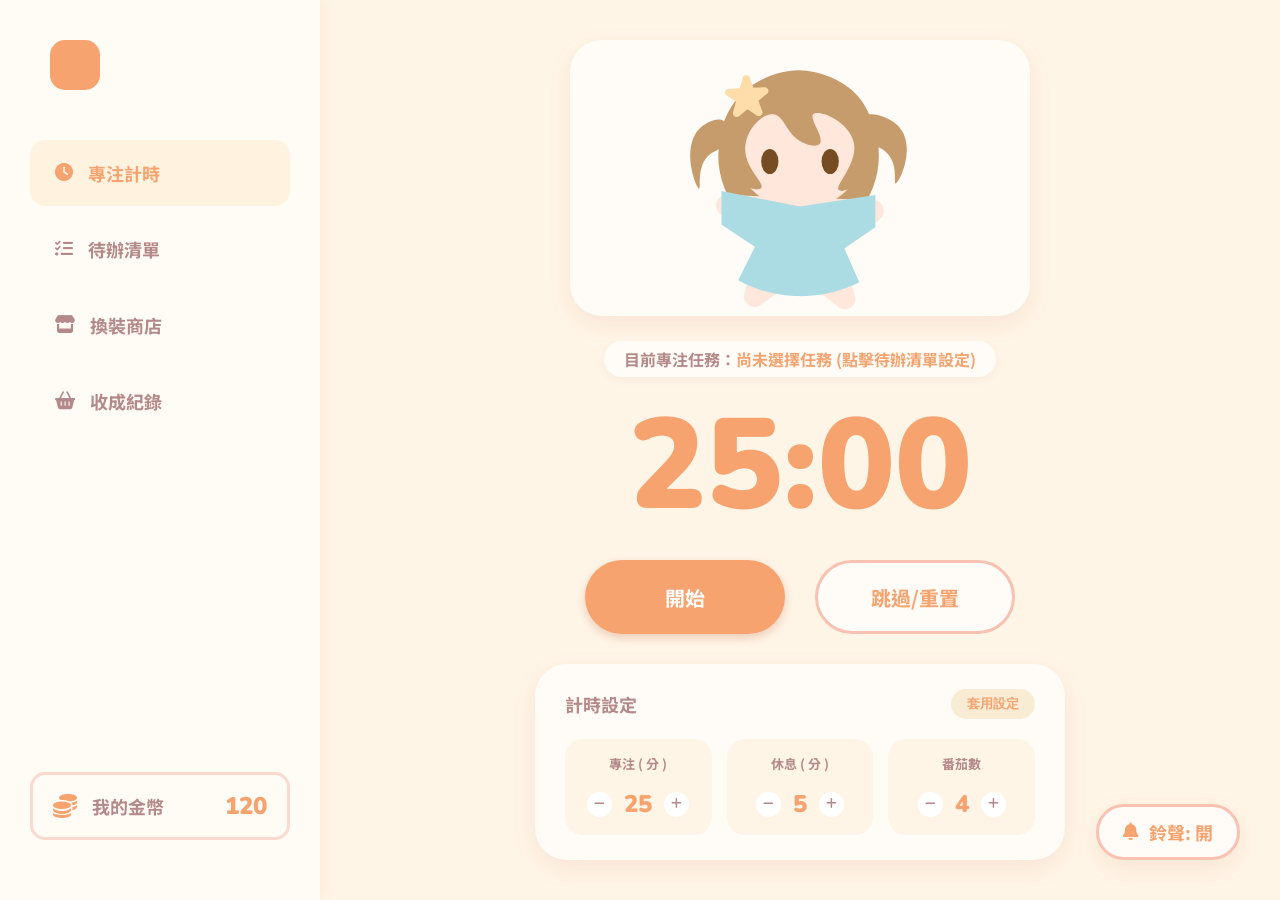
==== index.html @ 8bdec87a "Update index.html" ====
<!DOCTYPE html>
<html lang="zh-TW">
<head>
    <meta charset="UTF-8">
    <meta name="viewport" content="width=device-width, initial-scale=1.0">
    <title>Tomodoro - 專注守護者</title>
    <link rel="stylesheet" href="style.css">
    <link rel="stylesheet" href="https://cdnjs.cloudflare.com/ajax/libs/font-awesome/6.4.0/css/all.min.css">
    <link href="https://fonts.googleapis.com/css2?family=Nunito:wght@700;900&family=Noto+Sans+TC:wght@400;500;700&display=swap" rel="stylesheet">
</head>
<body>
    <!-- @AI-INSTRUCTION: STRICTLY DO NOT modify the HTML structure, class names, or nesting of this main container and its direct children. Layout is locked. -->
    <div class="app-container">
        
        <!-- ================= 左側：共用導覽列 ================= -->
        <aside class="sidebar">
            <div class="logo-box"></div>
            
            <nav class="nav-menu">
                <a href="#" class="nav-item active" onclick="switchPage('page-timer', event)">
                    <i class="fa-solid fa-clock"></i>
                    <span>專注計時</span>
                </a>
                <a href="#" class="nav-item" onclick="switchPage('page-todo', event)">
                    <i class="fa-solid fa-list-check"></i>
                    <span>待辦清單</span>
                </a>
                <a href="#" class="nav-item" onclick="switchPage('page-shop', event)">
                    <i class="fa-solid fa-store"></i>
                    <span>換裝商店</span>
                </a>
                <a href="#" class="nav-item" onclick="switchPage('page-achievements', event)">
                    <i class="fa-solid fa-basket-shopping"></i>
                    <span>收成紀錄</span>
                </a>
            </nav>

            <div class="coin-display">
                <i class="fa-solid fa-coins icon-coin"></i>
                <span class="coin-label">我的金幣</span>
                <span class="coin-value">120</span>
            </div>
        </aside>

        <!-- ================= 右側：主要內容切換區 ================= -->
        <main class="main-content">
            
            <!-- 頁面 1：專注計時 -->
            <!-- @AI-INSTRUCTION: DO NOT alter flex layouts or positioning inside the timer page. -->
            <div id="page-timer" class="page-section active">
                <div id="avatar-svg-container" class="avatar-box">
                    <svg xmlns="http://www.w3.org/2000/svg" version="1.1" viewBox="0 0 1000 1000" width="100%" height="100%">
                      <defs>
                        <style>
                          .st0 { fill: #f6836f; }
                          .st1 { fill: #c69c6d; }
                          .st2 { fill: #abdbe3; }
                          .st3 { fill: #ffddab; }
                          .st4 { fill: #ffe7db; }
                          .st5 { fill: #754c24; }
                          .st6 { fill: #E76F51; }
                        </style>
                      </defs>
                      <g id="backhair"><ellipse class="st1" cx="494.92" cy="418.12" rx="290.88" ry="308.16"/></g>
                      <g id="twintail">
                        <path class="st1" d="M223.24,293.25c-20.14-15.32-64.11,3.78-88.32,28.87-67.59,70.05-10.11,216.8,0,215.94,7.49-.64-11.09-82.27,36.48-122.42,17.12-14.45,29.16-12,43.71-29.78,22.89-27.97,28.44-77.16,8.13-92.6Z"/>
                        <path class="st1" d="M736.66,274.9c25.11-15.32,79.9,3.78,110.08,28.87,84.24,70.05,12.6,216.8,0,215.94-9.33-.64,13.83-82.27-45.47-122.42-21.34-14.45-36.34-12-54.48-29.78-28.53-27.97-35.45-77.16-10.13-92.6Z"/>
                      </g>
                      <g id="body">
                        <path class="st4" d="M767.26,580.27l-136.91-4.72c62.1-39.5,102.91-106.24,102.91-181.92,0-121.31-104.84-219.64-234.16-219.64s-234.16,98.34-234.16,219.64c0,69.82,34.74,132.03,88.89,172.26l-118.46-4.19c-37-1.31-53.85,46.62-24.49,69.63l142.53,111.71-54.77,173.36c-11.21,35.49,28.23,65.15,58.11,43.7l142.73-102.48,139.96,109.89c29.58,23.22,70.82-6.36,59.44-42.64l-53.85-171.66,142.82-102.35c29.89-21.42,15.92-69.36-20.58-70.62Z"/>
                      </g>
                      <g id="eyes">
                        <ellipse class="st5" cx="390.61" cy="440.2" rx="31.25" ry="45.63"/>
                        <ellipse class="st5" cx="609.39" cy="440.2" rx="31.25" ry="45.63"/>
                      </g>
                      <g id="fronteyes">
                        <path class="st1" d="M403.72,269.32c43.36,5.69,46.6,83.3,119.04,107.52,8.01,2.68,36.58,12.23,48,0,20.73-22.2-38.96-90.52-23.04-107.52,15.96-17.04,110.78,14.36,142.08,86.4,34.04,78.32-66.75,172.65-49.16,188.16,13.34,11.76,69.14-13.4,101-58.05,55.93-78.39,32.97-209.89-34.56-285.63-103.02-115.54-319.21-111.93-424.32,0-67.74,72.14-109.43,210.67-44.16,285.63,39.97,45.91,108,66.06,120.76,50.37,15.52-19.07-65.65-74.45-57.4-153.6,6.21-59.57,61.59-118.55,101.76-113.28Z"/>
                      </g>
                      <g id="dresstest">
                        <path class="st0" d="M557.32,668.68"/>
                        <path class="st0" d="M411.4,808.84"/>
                        <path class="st4" d="M945.16,394.56"/>
                        <path class="st2" d="M215.56,546.76v121.92c40.32,26.88,80.64,53.76,120.96,80.64l-60.48,120.96c37.21,20.37,108.8,53.1,204.48,57.6,111.19,5.23,195.48-30.47,234.24-49.92-17.92-40.96-35.84-81.92-53.76-122.88,37.37-25.6,74.75-51.2,112.12-76.8v-117.12c-91.13,14.08-182.27,28.16-273.4,42.24"/>
                      </g>
                      <g id="dresstest2" style="display: none;">
                        <path class="st6" d="M215.56,546.76v121.92c40.32,26.88,80.64,53.76,120.96,80.64l-60.48,120.96c37.21,20.37,108.8,53.1,204.48,57.6,111.19,5.23,195.48-30.47,234.24-49.92-17.92-40.96-35.84-81.92-53.76-122.88,37.37-25.6,74.75-51.2,112.12-76.8v-117.12c-91.13,14.08-182.27,28.16-273.4,42.24"/>
                      </g>
                      <g id="hairasset">
                        <path class="st3" d="M343.2,273.35l-33.3-22.09-31.3,24.84c-10.19,8.09-24.78-1.59-21.29-14.12l10.72-38.5-33.3-22.09c-10.84-7.19-6.15-24.06,6.85-24.61l39.92-1.7,10.72-38.5c3.49-12.54,20.98-13.28,25.53-1.09l13.96,37.44l39.92-1.7c13-.55,19.11,15.85,8.92,23.94l-31.3,24.84,13.96,37.44c4.54,12.19-9.17,23.08-20.01,15.88Z"/>
                      </g>
                    </svg>
                </div>

                <div id="current-task-banner" class="task-banner">
                    目前專注任務：<span id="active-task-name">尚未選擇任務 (點擊待辦清單設定)</span>
                </div>

                <div id="timer-display" class="timer-display">25:00</div>
                
                <div class="control-buttons">
                    <button id="start-btn" class="btn btn-primary">開始</button>
                    <button id="reset-btn" class="btn btn-secondary">跳過/重置</button>
                </div>
                
                <div class="settings-panel">
                    <div class="settings-header">
                        <h3 class="settings-title">計時設定</h3>
                        <button class="btn-apply">套用設定</button>
                    </div>
                    <div class="settings-cards">
                        <div class="setting-card">
                            <div class="setting-label">專注 ( 分 )</div>
                            <div class="setting-controls">
                                <button class="circle-btn"><i class="fa-solid fa-minus"></i></button>
                                <span class="setting-value">25</span>
                                <button class="circle-btn"><i class="fa-solid fa-plus"></i></button>
                            </div>
                        </div>
                        <div class="setting-card">
                            <div class="setting-label">休息 ( 分 )</div>
                            <div class="setting-controls">
                                <button class="circle-btn"><i class="fa-solid fa-minus"></i></button>
                                <span class="setting-value">5</span>
                                <button class="circle-btn"><i class="fa-solid fa-plus"></i></button>
                            </div>
                        </div>
                        <div class="setting-card">
                            <div class="setting-label">番茄數</div>
                            <div class="setting-controls">
                                <button class="circle-btn"><i class="fa-solid fa-minus"></i></button>
                                <span class="setting-value">4</span>
                                <button class="circle-btn"><i class="fa-solid fa-plus"></i></button>
                            </div>
                        </div>
                    </div>
                </div>

                <button id="sound-toggle-btn" class="sound-floating-btn">
                    <i class="fa-solid fa-bell"></i>
                    <span id="sound-status">鈴聲: 開</span>
                </button>
            </div>

            <!-- 頁面 2：待辦清單 -->
            <div id="page-todo" class="page-section">
                <div class="todo-wrapper">
                    <h2 class="section-title">待辦清單</h2>
                    <div class="todo-input-row">
                        <input type="text" id="task-input" class="todo-input" placeholder="輸入要專心做的事 (例如: 經濟學)...">
                        <button id="add-task-btn" class="btn-add"><i class="fa-solid fa-plus"></i></button>
                    </div>
                    <ul id="task-list" class="todo-list">
                        <!-- 動態生成任務列表 -->
                    </ul>
                </div>
            </div>

            <!-- 頁面 3：換裝商店 -->
            <div id="page-shop" class="page-section">
                <div class="character-panel">
                    <h2 class="section-title">我的角色</h2>
                    <div class="character-preview-box">
                        <svg xmlns="http://www.w3.org/2000/svg" version="1.1" viewBox="0 0 1000 1000" width="100%" height="100%">
                          <defs>
                            <style>
                              .st0 { fill: #f6836f; }
                              .st1 { fill: #c69c6d; }
                              .st2 { fill: #abdbe3; }
                              .st3 { fill: #ffddab; }
                              .st4 { fill: #ffe7db; }
                              .st5 { fill: #754c24; }
                              .st6 { fill: #E76F51; }
                            </style>
                          </defs>
                          <g id="backhair"><ellipse class="st1" cx="494.92" cy="418.12" rx="290.88" ry="308.16"/></g>
                          <g id="twintail">
                            <path class="st1" d="M223.24,293.25c-20.14-15.32-64.11,3.78-88.32,28.87-67.59,70.05-10.11,216.8,0,215.94,7.49-.64-11.09-82.27,36.48-122.42,17.12-14.45,29.16-12,43.71-29.78,22.89-27.97,28.44-77.16,8.13-92.6Z"/>
                            <path class="st1" d="M736.66,274.9c25.11-15.32,79.9,3.78,110.08,28.87,84.24,70.05,12.6,216.8,0,215.94-9.33-.64,13.83-82.27-45.47-122.42-21.34-14.45-36.34-12-54.48-29.78-28.53-27.97-35.45-77.16-10.13-92.6Z"/>
                          </g>
                          <g id="body">
                            <path class="st4" d="M767.26,580.27l-136.91-4.72c62.1-39.5,102.91-106.24,102.91-181.92,0-121.31-104.84-219.64-234.16-219.64s-234.16,98.34-234.16,219.64c0,69.82,34.74,132.03,88.89,172.26l-118.46-4.19c-37-1.31-53.85,46.62-24.49,69.63l142.53,111.71-54.77,173.36c-11.21,35.49,28.23,65.15,58.11,43.7l142.73-102.48,139.96,109.89c29.58,23.22,70.82-6.36,59.44-42.64l-53.85-171.66,142.82-102.35c29.89-21.42,15.92-69.36-20.58-70.62Z"/>
                          </g>
                          <g id="eyes">
                            <ellipse class="st5" cx="390.61" cy="440.2" rx="31.25" ry="45.63"/>
                            <ellipse class="st5" cx="609.39" cy="440.2" rx="31.25" ry="45.63"/>
                          </g>
                          <g id="fronteyes">
                            <path class="st1" d="M403.72,269.32c43.36,5.69,46.6,83.3,119.04,107.52,8.01,2.68,36.58,12.23,48,0,20.73-22.2-38.96-90.52-23.04-107.52,15.96-17.04,110.78,14.36,142.08,86.4,34.04,78.32-66.75,172.65-49.16,188.16,13.34,11.76,69.14-13.4,101-58.05,55.93-78.39,32.97-209.89-34.56-285.63-103.02-115.54-319.21-111.93-424.32,0-67.74,72.14-109.43,210.67-44.16,285.63,39.97,45.91,108,66.06,120.76,50.37,15.52-19.07-65.65-74.45-57.4-153.6,6.21-59.57,61.59-118.55,101.76-113.28Z"/>
                          </g>
                          <g id="dresstest">
                            <path class="st0" d="M557.32,668.68"/>
                            <path class="st0" d="M411.4,808.84"/>
                            <path class="st4" d="M945.16,394.56"/>
                            <path class="st2" d="M215.56,546.76v121.92c40.32,26.88,80.64,53.76,120.96,80.64l-60.48,120.96c37.21,20.37,108.8,53.1,204.48,57.6,111.19,5.23,195.48-30.47,234.24-49.92-17.92-40.96-35.84-81.92-53.76-122.88,37.37-25.6,74.75-51.2,112.12-76.8v-117.12c-91.13,14.08-182.27,28.16-273.4,42.24"/>
                          </g>
                          <g id="dresstest2" style="display: none;">
                            <path class="st6" d="M215.56,546.76v121.92c40.32,26.88,80.64,53.76,120.96,80.64l-60.48,120.96c37.21,20.37,108.8,53.1,204.48,57.6,111.19,5.23,195.48-30.47,234.24-49.92-17.92-40.96-35.84-81.92-53.76-122.88,37.37-25.6,74.75-51.2,112.12-76.8v-117.12c-91.13,14.08-182.27,28.16-273.4,42.24"/>
                          </g>
                          <g id="hairasset">
                            <path class="st3" d="M343.2,273.35l-33.3-22.09-31.3,24.84c-10.19,8.09-24.78-1.59-21.29-14.12l10.72-38.5-33.3-22.09c-10.84-7.19-6.15-24.06,6.85-24.61l39.92-1.7,10.72-38.5c3.49-12.54,20.98-13.28,25.53-1.09l13.96,37.44l39.92-1.7c13-.55,19.11,15.85,8.92,23.94l-31.3,24.84,13.96,37.44c4.54,12.19-9.17,23.08-20.01,15.88Z"/>
                          </g>
                        </svg>
                    </div>
                </div>
                <div class="shop-panel">
                    <div class="shop-header">
                        <h2 class="section-title">換裝商店</h2>
                        <div class="filter-toggle">
                            <button class="filter-btn active">全部</button>
                            <button class="filter-btn">髮型</button>
                            <button class="filter-btn">服飾</button>
                        </div>
                    </div>
                   <div class="shop-grid">
                        <div class="shop-item" onclick="changeOutfit('dresstest')" style="display: flex; flex-direction: column; justify-content: center; align-items: center; cursor: pointer; padding: 10px;">
                            <svg viewBox="200 500 600 400" width="70" height="70">
                                <path fill="#abdbe3" d="M215.56,546.76v121.92c40.32,26.88,80.64,53.76,120.96,80.64l-60.48,120.96c37.21,20.37,108.8,53.1,204.48,57.6,111.19,5.23,195.48-30.47,234.24-49.92-17.92-40.96-35.84-81.92-53.76-122.88,37.37-25.6,74.75-51.2,112.12-76.8v-117.12c-91.13,14.08-182.27,28.16-273.4,42.24"/>
                            </svg>
                            <span style="font-size: 14px; color: var(--primary); font-weight: bold; margin-top: 4px;">藍色連身裙</span>
                        </div>
                        <div class="shop-item" onclick="changeOutfit('dresstest2')" style="display: flex; flex-direction: column; justify-content: center; align-items: center; cursor: pointer; padding: 10px;">
                            <svg viewBox="200 500 600 400" width="70" height="70">
                                <path fill="#E76F51" d="M215.56,546.76v121.92c40.32,26.88,80.64,53.76,120.96,80.64l-60.48,120.96c37.21,20.37,108.8,53.1,204.48,57.6,111.19,5.23,195.48-30.47,234.24-49.92-17.92-40.96-35.84-81.92-53.76-122.88,37.37-25.6,74.75-51.2,112.12-76.8v-117.12c-91.13,14.08-182.27,28.16-273.4,42.24"/>
                            </svg>
                            <span style="font-size: 14px; color: var(--primary); font-weight: bold; margin-top: 4px;">橘色洋裝</span>
                        </div>
                        <div class="shop-item"></div>
                        <div class="shop-item"></div>
                    </div>
                </div>
            </div>

            <!-- 頁面 4：收成紀錄 -->
            <!-- @AI-INSTRUCTION: STRICTLY DO NOT modify the HTML structure, class names, or nesting of this harvest wrapper. The DOM structure here is perfectly mapped to CSS flexbox. -->
            <div id="page-achievements" class="page-section">
                <div class="harvest-wrapper">
                    <h2 class="section-title">收成紀錄</h2>
                    
                    <!-- 上方：今日菜籃單 -->
                    <div class="today-basket-card">
                        <div class="basket-header">
                            <div class="basket-icon-box"><i class="fa-solid fa-basket-shopping"></i></div>
                            <div class="basket-title-area">
                                <span class="basket-subtitle">今日收成</span>
                                <div class="basket-total-time">
                                    <span id="today-total-hours">0.0</span><span class="unit">小時</span>
                                </div>
                            </div>
                        </div>
                        
                        <div class="subject-list-container">
                            <h4 class="subject-list-title">今日專注科目</h4>
                            <ul id="today-subject-list" class="subject-list">
                                <!-- JS 動態生成今日科目 -->
                                <li class="empty-subject">今日尚未有收成，趕快開始專注吧！</li>
                            </ul>
                        </div>
                    </div>

                    <!-- 下方：一週番茄藤 (連續學習蓋章) -->
                    <div class="weekly-vine-card">
                        <h3 class="vine-title">一週連續學習</h3>
                        <p class="vine-subtitle">每天種下一顆番茄，保持生長節奏！</p>
                        
                        <div class="vine-container">
                            <div class="vine-line"></div>
                            <div class="vine-nodes" id="weekly-vine-nodes">
                                <!-- JS 動態生成 7 天的番茄 -->
                            </div>
                        </div>
                    </div>
                </div>
            </div>

        </main>
    </div>

    <script src="tomoto.js"></script>
    <audio id="alarm-audio" src="alarm.mp3" preload="auto"></audio>
</body>
</html>
---- style.css ----
:root {
    --primary: #F6A36F;
    --primary-light: #F7C2B1;
    --primary-bg: #FFF3E0;
    --bg-color: #FFF5E6;
    --sidebar-bg: #FFFBF5;
    --card-bg: #FFFCF7;
    --card-bg-alt: #FFFCF7;
    --text-muted: #B48989;
    --text-dark: #8E6969;
    --text-gray: #A8A29E;
    --icon-bg-yellow: #FEF8D6;
    --progress-bg: #F5F5F4;
    --shadow-soft: 0 8px 24px rgba(167, 42, 0, 0.08);
}

* { box-sizing: border-box; margin: 0; padding: 0; }

body {
    font-family: 'Noto Sans TC', sans-serif;
    background-color: #e5e5e5;
    display: flex; justify-content: center; align-items: center;
    min-height: 100vh;
}

.app-container {
    width: 1920px; height: 900px;
    background-color: var(--bg-color);
    display: flex; overflow: hidden; position: relative;
    box-shadow: 0 10px 40px rgba(0,0,0,0.15);
}

/* ================= 左側欄樣式 ================= */
.sidebar {
    width: 320px; background-color: var(--sidebar-bg);
    box-shadow: 4px 0 15px rgba(167, 42, 0, 0.05);
    display: flex; flex-direction: column;
    padding: 40px 30px; z-index: 10;
}
.logo-box { width: 50px; height: 50px; background-color: var(--primary); border-radius: 15px; margin: 0 0 50px 20px; }
.nav-menu { display: flex; flex-direction: column; gap: 10px; flex: 1; }
.nav-item {
    display: flex; align-items: center; gap: 15px;
    padding: 20px 25px; border-radius: 15px; text-decoration: none;
    color: var(--text-muted); font-size: 18px; font-weight: 700; transition: all 0.3s;
}
.nav-item:hover { background-color: rgba(255, 243, 224, 0.6); }
.nav-item.active { background-color: var(--primary-bg); color: var(--primary); }
.coin-display {
    display: flex; align-items: center; gap: 15px; padding: 15px 20px;
    border-radius: 15px; border: 3px solid #FAD9CF; background-color: var(--sidebar-bg); margin-bottom: 20px;
}
.icon-coin { color: var(--primary); font-size: 24px; }
.coin-label { color: var(--text-muted); font-size: 18px; font-weight: 700; }
.coin-value { color: var(--primary); font-family: 'Nunito', sans-serif; font-size: 24px; font-weight: 900; margin-left: auto; }

/* ================= 頁面切換機制 ================= */
.main-content { flex: 1; position: relative; overflow: hidden; }
.page-section { display: none; width: 100%; height: 100%; animation: fadeIn 0.4s ease forwards; }

#page-timer.active { display: flex; flex-direction: column; align-items: center; justify-content: center; padding: 40px 0; position: relative; }
#page-todo.active, #page-achievements.active { display: flex; flex-direction: column; align-items: center; justify-content: flex-start; padding-top: 140px; }
#page-shop.active { display: flex; flex-direction: row; align-items: center; justify-content: center; gap: 40px; }

@keyframes fadeIn {
    from { opacity: 0; transform: translateY(15px); }
    to { opacity: 1; transform: translateY(0); }
}

.section-title { color: var(--primary); font-size: 32px; font-weight: 700; margin-bottom: 25px; align-self: flex-start;}
.btn {
    border-radius: 50px; font-family: 'Noto Sans TC', sans-serif; font-size: 20px;
    font-weight: 700; cursor: pointer; border: none; transition: all 0.2s;
    display: flex; justify-content: center; align-items: center;
}
.btn:hover { transform: translateY(-2px); }
.btn-primary { background-color: var(--primary); color: #FFF; box-shadow: 0 4px 10px rgba(167, 42, 0, 0.2); }

/* ================= 頁面 1：專注計時 ================= */
.avatar-box { 
    width: 460px; height: 460px; 
    background-color: var(--card-bg-alt); 
    box-shadow: var(--shadow-soft); 
    border-radius: 32px; 
    display: flex; justify-content: center; align-items: center; 
    overflow: hidden;
}

/* 任務橫幅樣式 */
.task-banner {
    color: var(--text-muted);
    font-size: 16px;
    font-weight: 700;
    background: var(--card-bg-alt);
    padding: 6px 20px;
    border-radius: 20px;
    box-shadow: 0 4px 10px rgba(0,0,0,0.03);
    margin: 25px 0; 
}
#active-task-name { color: var(--primary); }

.timer-display { color: var(--primary); font-family: 'Nunito', sans-serif; font-size: 128px; font-weight: 900; line-height: 1; margin: 0 0 30px 0; }
.control-buttons { display: flex; gap: 30px; margin-bottom: 30px; }
.control-buttons .btn { width: 200px; height: 74px; }
.btn-secondary { background-color: var(--card-bg-alt); color: var(--primary); border: 3px solid var(--primary-light); }
.settings-panel { width: 530px; background-color: var(--card-bg-alt); box-shadow: var(--shadow-soft); border-radius: 32px; padding: 25px 30px; display: flex; flex-direction: column; gap: 20px; }
.settings-header { display: flex; justify-content: space-between; align-items: center; }
.settings-title { color: var(--text-muted); font-size: 18px; font-weight: 700; }
.btn-apply { background-color: #FAEBD4; color: var(--primary); border: none; border-radius: 50px; padding: 6px 16px; font-weight: 700; cursor: pointer; }
.settings-cards { display: flex; gap: 15px; }
.setting-card { flex: 1; background-color: var(--bg-color); border-radius: 18px; padding: 15px 0; display: flex; flex-direction: column; align-items: center; gap: 15px; }
.setting-label { color: var(--text-muted); font-size: 13px; font-weight: 700; }
.setting-controls { display: flex; align-items: center; gap: 12px; }
.circle-btn { width: 25px; height: 25px; border-radius: 50%; background-color: #FFF; border: none; color: var(--text-muted); cursor: pointer; display: flex; justify-content: center; align-items: center; font-size: 12px; }
.setting-value { color: var(--primary); font-family: 'Nunito', sans-serif; font-size: 24px; font-weight: 900; }

/* 右下角懸浮鈴聲按鈕 */
.sound-floating-btn {
    position: absolute;
    bottom: 40px;
    right: 40px;
    background-color: var(--card-bg-alt);
    color: var(--primary);
    border: 3px solid var(--primary-light);
    border-radius: 50px;
    padding: 12px 24px;
    font-family: 'Noto Sans TC', sans-serif;
    font-size: 18px;
    font-weight: 700;
    cursor: pointer;
    display: flex;
    align-items: center;
    gap: 10px;
    box-shadow: var(--shadow-soft);
    transition: all 0.2s;
    z-index: 100;
}
.sound-floating-btn:hover { transform: translateY(-2px); background-color: var(--primary-bg); }
.sound-floating-btn.off { color: var(--text-gray); border-color: #D6D3D1; }


/* ================= 頁面 2：待辦清單 ================= */
.todo-wrapper { width: 760px; display: flex; flex-direction: column; gap: 15px; }
.todo-input-row { display: flex; gap: 20px; align-items: stretch; margin-bottom: 15px; }
.todo-input { flex: 1; height: 69px; background-color: var(--card-bg); border-radius: 32px; border: 3px solid var(--primary-light); padding: 0 32px; font-size: 20px; color: var(--text-gray); outline: none; }
.btn-add { width: 90px; height: 69px; background-color: var(--primary); border-radius: 20px; box-shadow: var(--shadow-soft); border: none; color: #FFF; font-size: 24px; cursor: pointer; }
.todo-list { display: flex; flex-direction: column; gap: 20px; list-style: none; }


.todo-card { height: 143px; background-color: var(--card-bg); border-radius: 32px; box-shadow: var(--shadow-soft); display: flex; align-items: center; padding: 0 32px; gap: 15px; }
.task-text { color: #857771; font-size: 24px; font-weight: 500; }
.task-time-badge { 
    font-family: 'Nunito', sans-serif; 
    color: var(--text-muted); 
    font-size: 15px; 
    font-weight: 700; 
    background: var(--bg-color); 
    padding: 6px 14px; 
    border-radius: 12px; 
    margin-left: auto; 
    display: flex;
    align-items: center;
    gap: 6px;
}
.task-focus-btn { 
    background-color: var(--primary-bg); 
    color: var(--primary); 
    border: 2px solid var(--primary-light); 
    padding: 8px 16px; 
    border-radius: 12px; 
    font-weight: 700; 
    cursor: pointer; 
    font-size: 14px; 
    transition: all 0.2s; 
    display: flex; 
    align-items: center; 
    gap: 6px; 
    margin-left: 15px; 
}
.task-focus-btn:hover { background-color: var(--primary); color: #FFF; }
.custom-checkbox { position: relative; width: 25px; height: 25px; cursor: pointer; display: block; }
.custom-checkbox input { opacity: 0; cursor: pointer; }
.checkmark { position: absolute; top: 0; left: 0; height: 25px; width: 25px; border: 2px solid #8A8A8A; border-radius: 4px; }
.custom-checkbox input:checked ~ .checkmark { background-color: var(--primary); border-color: var(--primary); }
.checkmark:after { content: ""; position: absolute; display: none; left: 8px; top: 3px; width: 6px; height: 12px; border: solid white; border-width: 0 2px 2px 0; transform: rotate(45deg); }
.custom-checkbox input:checked ~ .checkmark:after { display: block; }


/* ================= 頁面 3：換裝商店 ================= */
.character-panel { display: flex; flex-direction: column; width: 486px; height: 650px; padding-top: 45px; }
.shop-panel { width: 850px; height: 650px; background-color: var(--card-bg); border-radius: 32px; padding: 45px 50px; box-shadow: var(--shadow-soft); display: flex; flex-direction: column; }
.character-panel .section-title { margin-bottom: 40px; }
.shop-header { display: flex; justify-content: space-between; align-items: flex-start; margin-bottom: 40px; }
.shop-header .section-title { margin-bottom: 0; }
.character-preview-box { flex: 1; background-color: var(--card-bg); border-radius: 32px; box-shadow: var(--shadow-soft); overflow: hidden; }
.filter-toggle { display: flex; background-color: var(--bg-color); border-radius: 12px; padding: 6px; gap: 5px; }
.filter-btn { background: transparent; border: none; color: var(--text-muted); font-size: 16px; font-weight: 500; padding: 8px 20px; border-radius: 8px; cursor: pointer; transition: all 0.2s; }
.filter-btn.active { background-color: #FFF; color: var(--primary); box-shadow: 0 2px 8px rgba(0,0,0,0.1); }
.shop-grid { display: flex; flex-wrap: wrap; gap: 30px; }
.shop-item { width: 189px; height: 189px; background-color: #FEFEFE; border: 2px solid var(--primary-light); border-radius: 20px; cursor: pointer; transition: transform 0.2s; }
.shop-item:hover { transform: scale(1.03); }


/* ================= 頁面 4：我的成就 ================= */
.achievements-wrapper { width: 896px; display: flex; flex-direction: column; gap: 24px; }
.achievement-card { background-color: var(--card-bg); border-radius: 32px; box-shadow: var(--shadow-soft); padding: 32px; display: flex; flex-direction: column; gap: 16px; }
.achievements-top-row { display: flex; gap: 24px; }
.achievements-top-row .achievement-card { flex: 1; height: 186px; justify-content: space-between; }
.progress-container { display: flex; flex-direction: column; gap: 8px; }
.progress-track { width: 100%; height: 12px; background-color: var(--progress-bg); border-radius: 99px; overflow: hidden; }
.progress-fill { height: 100%; background-color: var(--primary); border-radius: 99px; display: flex; align-items: center; justify-content: flex-end; }
.level-header { display: flex; gap: 16px; align-items: center; }
.level-icon { width: 64px; height: 64px; background-color: var(--icon-bg-yellow); border: 1px solid var(--primary); border-radius: 50%; display: flex; justify-content: center; align-items: center; color: var(--primary); font-size: 28px; }
.level-info { flex: 1; display: flex; flex-direction: column; gap: 4px; }
.level-title-row { display: flex; align-items: center; justify-content: space-between; }
.level-title { color: var(--text-dark); font-size: 24px; font-family: 'Nunito', sans-serif; font-weight: 900; }
.level-tag { background-color: rgba(240, 131, 95, 0.1); color: var(--primary); font-size: 12px; font-weight: 700; padding: 4px 10px; border-radius: 8px; }
.level-subtitle { color: var(--text-gray); font-size: 14px; font-weight: 700; }
.progress-text { align-self: flex-end; color: var(--text-gray); font-size: 12px; font-family: 'Nunito', sans-serif; font-weight: 700; }
.collection-header { display: flex; justify-content: space-between; align-items: center; }
.collection-title { color: var(--text-dark); font-size: 18px; font-weight: 700; }
.collection-count { color: var(--primary); font-size: 24px; font-family: 'Nunito', sans-serif; font-weight: 900; }
.collection-total { color: #D6D3D1; font-size: 18px; }
.progress-percent { color: #FFF; font-size: 10px; font-weight: 700; padding-right: 8px; }
.collection-icons { display: flex; gap: 8px; margin-top: 4px; }
.collection-icon { width: 40px; height: 40px; border-radius: 12px; display: flex; justify-content: center; align-items: center; font-size: 16px; }
.collection-icon.locked { background-color: var(--progress-bg); border: 1px solid #E7E5E4; color: var(--text-gray); opacity: 0.5; }
.collection-icon.active { background-color: var(--icon-bg-yellow); border: 1px solid var(--primary); color: var(--primary); }
.badges-card { padding: 32px 48px; }
.badges-title { color: var(--text-dark); font-size: 20px; font-weight: 700; margin-bottom: 8px; }
.badges-grid { display: flex; gap: 60px; }
.badge-item { display: flex; flex-direction: column; align-items: center; gap: 12px; }
.badge-icon { width: 64px; height: 64px; border-radius: 50%; display: flex; justify-content: center; align-items: center; font-size: 26px; }
.badge-icon.unlocked { background-color: var(--icon-bg-yellow); border: 1px solid var(--primary); color: var(--primary); }
.badge-name { color: var(--text-dark); font-size: 12px; font-weight: 700; }
.locked-badge { opacity: 0.4; filter: grayscale(100%); }
.locked-badge .badge-icon { background-color: var(--progress-bg); border: 1px solid #E7E5E4; color: var(--text-gray); }

/* ================= 頁面 4：我的成就 (番茄田地版) ================= */
.achievements-wrapper { width: 896px; display: flex; flex-direction: column; gap: 24px; }
.achievement-card { 
    background-color: var(--card-bg); border-radius: 32px; padding: 32px 40px; 
    box-shadow: var(--shadow-soft); display: flex; flex-direction: column; 
}
.card-title { color: var(--text-dark); font-size: 20px; font-weight: 700; margin-bottom: 4px; }
.card-subtitle { color: var(--text-gray); font-size: 14px; font-weight: 500; margin-bottom: 24px; }

/* 上半部雙欄佈局 */
.achievements-top-row { display: flex; gap: 24px; }
.today-learning-card { flex: 1; min-height: 220px; }
.streak-card { flex: 1.5; min-height: 220px; }

/* 今日學習 */
.today-stats { display: flex; align-items: baseline; gap: 8px; margin: 10px 0 20px 0; border-bottom: 2px dashed #EEDFCE; padding-bottom: 16px; }
.today-time { color: var(--primary); font-family: 'Nunito', sans-serif; font-size: 48px; font-weight: 900; line-height: 1; }
.today-unit { color: var(--text-dark); font-size: 16px; font-weight: 700; }
#today-subjects-list { list-style: none; display: flex; flex-direction: column; gap: 10px; }
#today-subjects-list li { display: flex; justify-content: space-between; color: var(--text-dark); font-size: 16px; font-weight: 700; background: var(--bg-color); padding: 10px 16px; border-radius: 12px; }
.empty-hint { color: var(--text-gray); font-weight: 500; }

/* 連續學習 (一週番茄) */
.streak-tomatoes { display: flex; justify-content: space-between; align-items: flex-end; height: 100%; padding-bottom: 10px; }
.streak-day { display: flex; flex-direction: column; align-items: center; gap: 12px; }
.streak-label { font-size: 14px; color: var(--text-gray); font-weight: 700; }
.streak-day.active .streak-label { color: var(--primary); }
.tomato-svg { width: 44px; height: 44px; transition: transform 0.2s; }
.streak-day:hover .tomato-svg { transform: scale(1.1) rotate(-5deg); }
.tomato-empty .t-body { fill: transparent; stroke: #D6D3D1; stroke-width: 4; }
.tomato-empty .t-leaf { fill: #E7E5E4; }
.tomato-filled .t-body { fill: #E76F51; }
.tomato-filled .t-leaf { fill: #6B9362; }

/* 專注熱力田 (下半部) */
.field-container {
    background-color: var(--bg-color); border-radius: 20px; padding: 24px;
    overflow-x: auto; margin-bottom: 20px;
    /* 淡淡的橫向水平虛線，模擬田地壟溝 */
    background-image: repeating-linear-gradient( transparent, transparent 15px, rgba(214, 204, 194, 0.3) 15px, rgba(214, 204, 194, 0.3) 16px );
    background-position: 0 9px;
}
.heatmap-grid { display: grid; grid-template-rows: repeat(7, 12px); grid-auto-flow: column; gap: 4px; }
.heatmap-cell { 
    width: 12px; height: 12px; border-radius: 4px; /* 小土丘圓角感 */
    background-color: #F4EBE1; /* 預設未種植的土壤色 */
    box-shadow: inset 0 -1px 2px rgba(0,0,0,0.05); /* 微立體感 */
}
/* 田地熱力色階 (暖橘色系) */
.heatmap-cell.level-1 { background-color: #FDE3D2; }
.heatmap-cell.level-2 { background-color: #F6A36F; }
.heatmap-cell.level-3 { background-color: #F08A5D; }
.heatmap-cell.level-4 { background-color: #E76F51; }

.heatmap-legend { display: flex; justify-content: flex-end; align-items: center; gap: 8px; }
.legend-label { color: var(--text-gray); font-size: 12px; font-weight: 700; margin: 0 4px; }
.legend-color { width: 12px; height: 12px; border-radius: 3px; }
.legend-color.level-0 { background-color: #F4EBE1; }
.legend-color.level-1 { background-color: #FDE3D2; }
.legend-color.level-2 { background-color: #F6A36F; }
.legend-color.level-3 { background-color: #F08A5D; }
.legend-color.level-4 { background-color: #E76F51; }
svg {
    pointer-events: none;
}
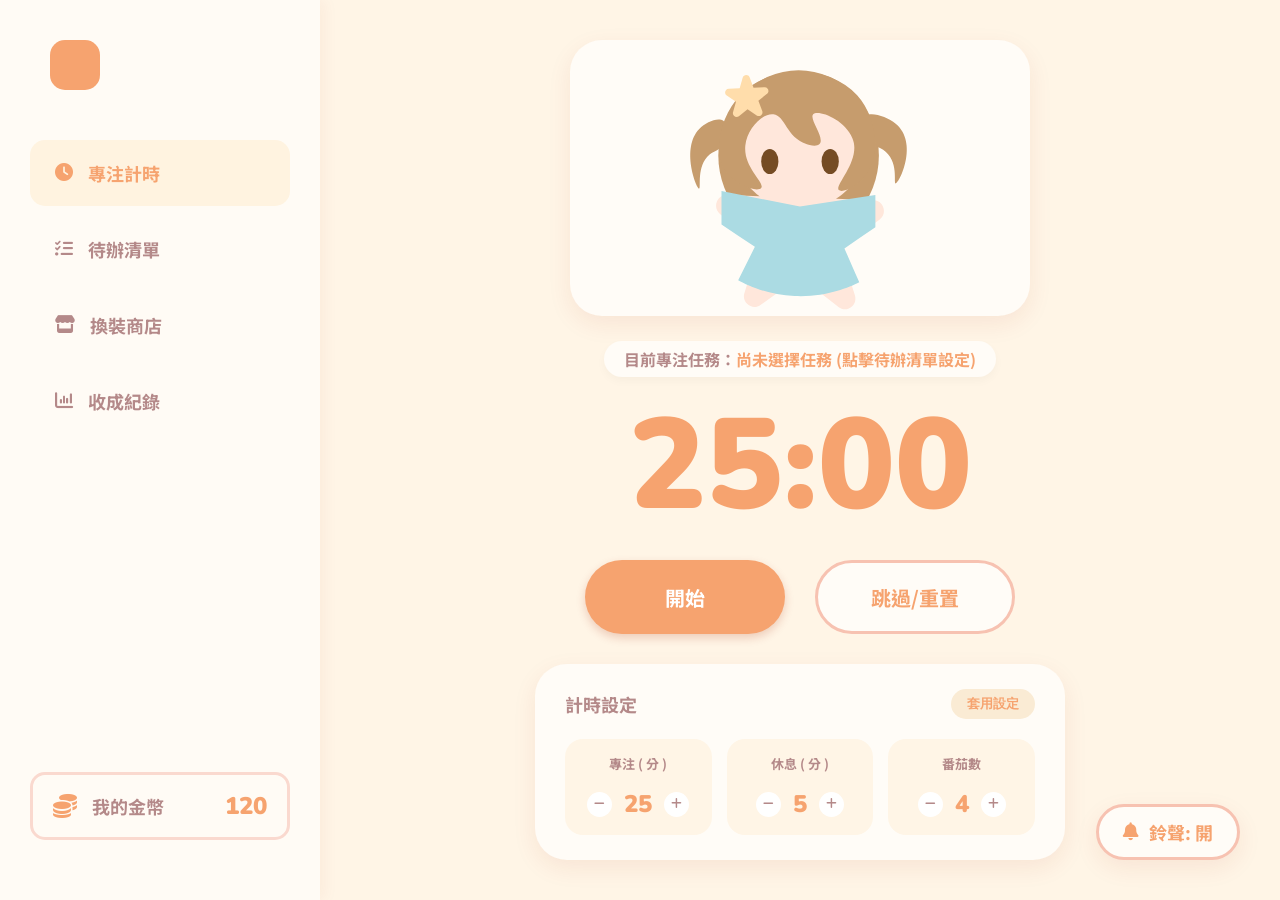
==== commit 652d3c93: "Update index.html" ====
--- a/index.html
+++ b/index.html
@@ -9,7 +9,6 @@
     <link href="https://fonts.googleapis.com/css2?family=Nunito:wght@700;900&family=Noto+Sans+TC:wght@400;500;700&display=swap" rel="stylesheet">
 </head>
 <body>
-    <!-- @AI-INSTRUCTION: STRICTLY DO NOT modify the HTML structure, class names, or nesting of this main container and its direct children. Layout is locked. -->
     <div class="app-container">
         
         <!-- ================= 左側：共用導覽列 ================= -->
@@ -30,7 +29,7 @@
                     <span>換裝商店</span>
                 </a>
                 <a href="#" class="nav-item" onclick="switchPage('page-achievements', event)">
-                    <i class="fa-solid fa-basket-shopping"></i>
+                    <i class="fa-solid fa-chart-column"></i>
                     <span>收成紀錄</span>
                 </a>
             </nav>
@@ -46,7 +45,6 @@
         <main class="main-content">
             
             <!-- 頁面 1：專注計時 -->
-            <!-- @AI-INSTRUCTION: DO NOT alter flex layouts or positioning inside the timer page. -->
             <div id="page-timer" class="page-section active">
                 <div id="avatar-svg-container" class="avatar-box">
                     <svg xmlns="http://www.w3.org/2000/svg" version="1.1" viewBox="0 0 1000 1000" width="100%" height="100%">
@@ -149,9 +147,7 @@
                         <input type="text" id="task-input" class="todo-input" placeholder="輸入要專心做的事 (例如: 經濟學)...">
                         <button id="add-task-btn" class="btn-add"><i class="fa-solid fa-plus"></i></button>
                     </div>
-                    <ul id="task-list" class="todo-list">
-                        <!-- 動態生成任務列表 -->
-                    </ul>
+                    <ul id="task-list" class="todo-list"></ul>
                 </div>
             </div>
 
@@ -230,51 +226,58 @@
                 </div>
             </div>
 
-            <!-- 頁面 4：收成紀錄 -->
-            <!-- @AI-INSTRUCTION: STRICTLY DO NOT modify the HTML structure, class names, or nesting of this harvest wrapper. The DOM structure here is perfectly mapped to CSS flexbox. -->
-            <div id="page-achievements" class="page-section">
-                <div class="harvest-wrapper">
-                    <h2 class="section-title">收成紀錄</h2>
-                    
-                    <!-- 上方：今日菜籃單 -->
-                    <div class="today-basket-card">
-                        <div class="basket-header">
-                            <div class="basket-icon-box"><i class="fa-solid fa-basket-shopping"></i></div>
-                            <div class="basket-title-area">
-                                <span class="basket-subtitle">今日收成</span>
-                                <div class="basket-total-time">
-                                    <span id="today-total-hours">0.0</span><span class="unit">小時</span>
+           <!-- 頁面 4：收成紀錄 -->
+           <div id="page-achievements" class="page-section">
+            <div class="achievements-wrapper layout-sketch-col">
+                
+                <div class="sketch-content-row">
+                    <!-- 左側大卡片：今日學習與各科明細 -->
+                    <div class="achievement-card sketch-left-card">
+                        <div class="sketch-card-header">
+                            <h3 class="sketch-title-text">今日收成</h3>
+                            <i class="fa-solid fa-basket-shopping sketch-basket-icon"></i>
+                        </div>
+
+                        <div class="sketch-total-display">
+                            <span id="today-time-val" class="big-number">4.1</span>
+                            <span class="big-unit">小時</span>
+                        </div>
+                        
+                        <div class="sketch-divider"></div>
+
+                        <div class="sketch-subtitle-text">各科收成明細</div>
+                        
+                        <ul id="today-subjects-list" class="sketch-subject-list">
+                            <!-- JS 動態生成 -->
+                        </ul>
+                    </div>
+
+                    <!-- 右側雙卡片區 (上下排布) -->
+                    <div class="sketch-right-col">
+                        <!-- 右上：一週連續學習 (7顆番茄 + 星期標示) -->
+                        <div class="achievement-card sketch-right-top">
+                            <div class="streak-tomatoes" id="streak-tomatoes-container"></div>
+                        </div>
+
+                        <!-- 右下：4週 (28格) 方格熱力田 -->
+                        <div class="achievement-card sketch-right-bottom">
+                            <div class="heatmap-card-header">
+                                <h3 class="sketch-title-text" style="font-size: 18px;">近期耕耘紀錄 (28天)</h3>
+                                <!-- 新增收成圖例 -->
+                                <div class="heatmap-legend">
+                                    <span class="legend-label">少</span>
+                                    <div class="legend-color level-0"></div>
+                                    <div class="legend-color level-1"></div>
+                                    <div class="legend-color level-2"></div>
+                                    <div class="legend-color level-3"></div>
+                                    <div class="legend-color level-4"></div>
+                                    <span class="legend-label">豐收</span>
                                 </div>
                             </div>
-                        </div>
-                        
-                        <div class="subject-list-container">
-                            <h4 class="subject-list-title">今日專注科目</h4>
-                            <ul id="today-subject-list" class="subject-list">
-                                <!-- JS 動態生成今日科目 -->
-                                <li class="empty-subject">今日尚未有收成，趕快開始專注吧！</li>
-                            </ul>
-                        </div>
-                    </div>
-
-                    <!-- 下方：一週番茄藤 (連續學習蓋章) -->
-                    <div class="weekly-vine-card">
-                        <h3 class="vine-title">一週連續學習</h3>
-                        <p class="vine-subtitle">每天種下一顆番茄，保持生長節奏！</p>
-                        
-                        <div class="vine-container">
-                            <div class="vine-line"></div>
-                            <div class="vine-nodes" id="weekly-vine-nodes">
-                                <!-- JS 動態生成 7 天的番茄 -->
-                            </div>
-                        </div>
-                    </div>
-                </div>
-            </div>
-
-        </main>
-    </div>
-
+                            <div class="heatmap-grid-28" id="heatmap-grid">
+                                <!-- JS 動態生成 28 格 -->
+                            </div>
+                        </div>
     <script src="tomoto.js"></script>
     <audio id="alarm-audio" src="alarm.mp3" preload="auto"></audio>
 </body>
--- a/style.css
+++ b/style.css
@@ -23,6 +23,7 @@
     min-height: 100vh;
 }
 
+/* @AI-INSTRUCTION: DO NOT modify app-container dimensions or flex layout. */
 .app-container {
     width: 1920px; height: 900px;
     background-color: var(--bg-color);
@@ -85,20 +86,12 @@
     display: flex; justify-content: center; align-items: center; 
     overflow: hidden;
 }
-
-/* 任務橫幅樣式 */
 .task-banner {
-    color: var(--text-muted);
-    font-size: 16px;
-    font-weight: 700;
-    background: var(--card-bg-alt);
-    padding: 6px 20px;
-    border-radius: 20px;
-    box-shadow: 0 4px 10px rgba(0,0,0,0.03);
-    margin: 25px 0; 
+    color: var(--text-muted); font-size: 16px; font-weight: 700;
+    background: var(--card-bg-alt); padding: 6px 20px; border-radius: 20px;
+    box-shadow: 0 4px 10px rgba(0,0,0,0.03); margin: 25px 0; 
 }
 #active-task-name { color: var(--primary); }
-
 .timer-display { color: var(--primary); font-family: 'Nunito', sans-serif; font-size: 128px; font-weight: 900; line-height: 1; margin: 0 0 30px 0; }
 .control-buttons { display: flex; gap: 30px; margin-bottom: 30px; }
 .control-buttons .btn { width: 200px; height: 74px; }
@@ -113,31 +106,15 @@
 .setting-controls { display: flex; align-items: center; gap: 12px; }
 .circle-btn { width: 25px; height: 25px; border-radius: 50%; background-color: #FFF; border: none; color: var(--text-muted); cursor: pointer; display: flex; justify-content: center; align-items: center; font-size: 12px; }
 .setting-value { color: var(--primary); font-family: 'Nunito', sans-serif; font-size: 24px; font-weight: 900; }
-
-/* 右下角懸浮鈴聲按鈕 */
 .sound-floating-btn {
-    position: absolute;
-    bottom: 40px;
-    right: 40px;
-    background-color: var(--card-bg-alt);
-    color: var(--primary);
-    border: 3px solid var(--primary-light);
-    border-radius: 50px;
-    padding: 12px 24px;
-    font-family: 'Noto Sans TC', sans-serif;
-    font-size: 18px;
-    font-weight: 700;
-    cursor: pointer;
-    display: flex;
-    align-items: center;
-    gap: 10px;
-    box-shadow: var(--shadow-soft);
-    transition: all 0.2s;
-    z-index: 100;
+    position: absolute; bottom: 40px; right: 40px; background-color: var(--card-bg-alt);
+    color: var(--primary); border: 3px solid var(--primary-light); border-radius: 50px;
+    padding: 12px 24px; font-family: 'Noto Sans TC', sans-serif; font-size: 18px;
+    font-weight: 700; cursor: pointer; display: flex; align-items: center; gap: 10px;
+    box-shadow: var(--shadow-soft); transition: all 0.2s; z-index: 100;
 }
 .sound-floating-btn:hover { transform: translateY(-2px); background-color: var(--primary-bg); }
 .sound-floating-btn.off { color: var(--text-gray); border-color: #D6D3D1; }
-
 
 /* ================= 頁面 2：待辦清單 ================= */
 .todo-wrapper { width: 760px; display: flex; flex-direction: column; gap: 15px; }
@@ -145,38 +122,10 @@
 .todo-input { flex: 1; height: 69px; background-color: var(--card-bg); border-radius: 32px; border: 3px solid var(--primary-light); padding: 0 32px; font-size: 20px; color: var(--text-gray); outline: none; }
 .btn-add { width: 90px; height: 69px; background-color: var(--primary); border-radius: 20px; box-shadow: var(--shadow-soft); border: none; color: #FFF; font-size: 24px; cursor: pointer; }
 .todo-list { display: flex; flex-direction: column; gap: 20px; list-style: none; }
-
-
 .todo-card { height: 143px; background-color: var(--card-bg); border-radius: 32px; box-shadow: var(--shadow-soft); display: flex; align-items: center; padding: 0 32px; gap: 15px; }
 .task-text { color: #857771; font-size: 24px; font-weight: 500; }
-.task-time-badge { 
-    font-family: 'Nunito', sans-serif; 
-    color: var(--text-muted); 
-    font-size: 15px; 
-    font-weight: 700; 
-    background: var(--bg-color); 
-    padding: 6px 14px; 
-    border-radius: 12px; 
-    margin-left: auto; 
-    display: flex;
-    align-items: center;
-    gap: 6px;
-}
-.task-focus-btn { 
-    background-color: var(--primary-bg); 
-    color: var(--primary); 
-    border: 2px solid var(--primary-light); 
-    padding: 8px 16px; 
-    border-radius: 12px; 
-    font-weight: 700; 
-    cursor: pointer; 
-    font-size: 14px; 
-    transition: all 0.2s; 
-    display: flex; 
-    align-items: center; 
-    gap: 6px; 
-    margin-left: 15px; 
-}
+.task-time-badge { font-family: 'Nunito', sans-serif; color: var(--text-muted); font-size: 15px; font-weight: 700; background: var(--bg-color); padding: 6px 14px; border-radius: 12px; margin-left: auto; display: flex; align-items: center; gap: 6px; }
+.task-focus-btn { background-color: var(--primary-bg); color: var(--primary); border: 2px solid var(--primary-light); padding: 8px 16px; border-radius: 12px; font-weight: 700; cursor: pointer; font-size: 14px; transition: all 0.2s; display: flex; align-items: center; gap: 6px; margin-left: 15px; }
 .task-focus-btn:hover { background-color: var(--primary); color: #FFF; }
 .custom-checkbox { position: relative; width: 25px; height: 25px; cursor: pointer; display: block; }
 .custom-checkbox input { opacity: 0; cursor: pointer; }
@@ -184,7 +133,6 @@
 .custom-checkbox input:checked ~ .checkmark { background-color: var(--primary); border-color: var(--primary); }
 .checkmark:after { content: ""; position: absolute; display: none; left: 8px; top: 3px; width: 6px; height: 12px; border: solid white; border-width: 0 2px 2px 0; transform: rotate(45deg); }
 .custom-checkbox input:checked ~ .checkmark:after { display: block; }
-
 
 /* ================= 頁面 3：換裝商店 ================= */
 .character-panel { display: flex; flex-direction: column; width: 486px; height: 650px; padding-top: 45px; }
@@ -200,104 +148,68 @@
 .shop-item { width: 189px; height: 189px; background-color: #FEFEFE; border: 2px solid var(--primary-light); border-radius: 20px; cursor: pointer; transition: transform 0.2s; }
 .shop-item:hover { transform: scale(1.03); }
 
-
-/* ================= 頁面 4：我的成就 ================= */
-.achievements-wrapper { width: 896px; display: flex; flex-direction: column; gap: 24px; }
-.achievement-card { background-color: var(--card-bg); border-radius: 32px; box-shadow: var(--shadow-soft); padding: 32px; display: flex; flex-direction: column; gap: 16px; }
-.achievements-top-row { display: flex; gap: 24px; }
-.achievements-top-row .achievement-card { flex: 1; height: 186px; justify-content: space-between; }
-.progress-container { display: flex; flex-direction: column; gap: 8px; }
-.progress-track { width: 100%; height: 12px; background-color: var(--progress-bg); border-radius: 99px; overflow: hidden; }
-.progress-fill { height: 100%; background-color: var(--primary); border-radius: 99px; display: flex; align-items: center; justify-content: flex-end; }
-.level-header { display: flex; gap: 16px; align-items: center; }
-.level-icon { width: 64px; height: 64px; background-color: var(--icon-bg-yellow); border: 1px solid var(--primary); border-radius: 50%; display: flex; justify-content: center; align-items: center; color: var(--primary); font-size: 28px; }
-.level-info { flex: 1; display: flex; flex-direction: column; gap: 4px; }
-.level-title-row { display: flex; align-items: center; justify-content: space-between; }
-.level-title { color: var(--text-dark); font-size: 24px; font-family: 'Nunito', sans-serif; font-weight: 900; }
-.level-tag { background-color: rgba(240, 131, 95, 0.1); color: var(--primary); font-size: 12px; font-weight: 700; padding: 4px 10px; border-radius: 8px; }
-.level-subtitle { color: var(--text-gray); font-size: 14px; font-weight: 700; }
-.progress-text { align-self: flex-end; color: var(--text-gray); font-size: 12px; font-family: 'Nunito', sans-serif; font-weight: 700; }
-.collection-header { display: flex; justify-content: space-between; align-items: center; }
-.collection-title { color: var(--text-dark); font-size: 18px; font-weight: 700; }
-.collection-count { color: var(--primary); font-size: 24px; font-family: 'Nunito', sans-serif; font-weight: 900; }
-.collection-total { color: #D6D3D1; font-size: 18px; }
-.progress-percent { color: #FFF; font-size: 10px; font-weight: 700; padding-right: 8px; }
-.collection-icons { display: flex; gap: 8px; margin-top: 4px; }
-.collection-icon { width: 40px; height: 40px; border-radius: 12px; display: flex; justify-content: center; align-items: center; font-size: 16px; }
-.collection-icon.locked { background-color: var(--progress-bg); border: 1px solid #E7E5E4; color: var(--text-gray); opacity: 0.5; }
-.collection-icon.active { background-color: var(--icon-bg-yellow); border: 1px solid var(--primary); color: var(--primary); }
-.badges-card { padding: 32px 48px; }
-.badges-title { color: var(--text-dark); font-size: 20px; font-weight: 700; margin-bottom: 8px; }
-.badges-grid { display: flex; gap: 60px; }
-.badge-item { display: flex; flex-direction: column; align-items: center; gap: 12px; }
-.badge-icon { width: 64px; height: 64px; border-radius: 50%; display: flex; justify-content: center; align-items: center; font-size: 26px; }
-.badge-icon.unlocked { background-color: var(--icon-bg-yellow); border: 1px solid var(--primary); color: var(--primary); }
-.badge-name { color: var(--text-dark); font-size: 12px; font-weight: 700; }
-.locked-badge { opacity: 0.4; filter: grayscale(100%); }
-.locked-badge .badge-icon { background-color: var(--progress-bg); border: 1px solid #E7E5E4; color: var(--text-gray); }
-
-/* ================= 頁面 4：我的成就 (番茄田地版) ================= */
-.achievements-wrapper { width: 896px; display: flex; flex-direction: column; gap: 24px; }
-.achievement-card { 
-    background-color: var(--card-bg); border-radius: 32px; padding: 32px 40px; 
-    box-shadow: var(--shadow-soft); display: flex; flex-direction: column; 
-}
-.card-title { color: var(--text-dark); font-size: 20px; font-weight: 700; margin-bottom: 4px; }
-.card-subtitle { color: var(--text-gray); font-size: 14px; font-weight: 500; margin-bottom: 24px; }
-
-/* 上半部雙欄佈局 */
-.achievements-top-row { display: flex; gap: 24px; }
-.today-learning-card { flex: 1; min-height: 220px; }
-.streak-card { flex: 1.5; min-height: 220px; }
-
-/* 今日學習 */
-.today-stats { display: flex; align-items: baseline; gap: 8px; margin: 10px 0 20px 0; border-bottom: 2px dashed #EEDFCE; padding-bottom: 16px; }
-.today-time { color: var(--primary); font-family: 'Nunito', sans-serif; font-size: 48px; font-weight: 900; line-height: 1; }
-.today-unit { color: var(--text-dark); font-size: 16px; font-weight: 700; }
-#today-subjects-list { list-style: none; display: flex; flex-direction: column; gap: 10px; }
-#today-subjects-list li { display: flex; justify-content: space-between; color: var(--text-dark); font-size: 16px; font-weight: 700; background: var(--bg-color); padding: 10px 16px; border-radius: 12px; }
-.empty-hint { color: var(--text-gray); font-weight: 500; }
-
-/* 連續學習 (一週番茄) */
-.streak-tomatoes { display: flex; justify-content: space-between; align-items: flex-end; height: 100%; padding-bottom: 10px; }
-.streak-day { display: flex; flex-direction: column; align-items: center; gap: 12px; }
-.streak-label { font-size: 14px; color: var(--text-gray); font-weight: 700; }
-.streak-day.active .streak-label { color: var(--primary); }
-.tomato-svg { width: 44px; height: 44px; transition: transform 0.2s; }
-.streak-day:hover .tomato-svg { transform: scale(1.1) rotate(-5deg); }
-.tomato-empty .t-body { fill: transparent; stroke: #D6D3D1; stroke-width: 4; }
-.tomato-empty .t-leaf { fill: #E7E5E4; }
-.tomato-filled .t-body { fill: #E76F51; }
-.tomato-filled .t-leaf { fill: #6B9362; }
-
-/* 專注熱力田 (下半部) */
-.field-container {
-    background-color: var(--bg-color); border-radius: 20px; padding: 24px;
-    overflow-x: auto; margin-bottom: 20px;
-    /* 淡淡的橫向水平虛線，模擬田地壟溝 */
-    background-image: repeating-linear-gradient( transparent, transparent 15px, rgba(214, 204, 194, 0.3) 15px, rgba(214, 204, 194, 0.3) 16px );
-    background-position: 0 9px;
-}
-.heatmap-grid { display: grid; grid-template-rows: repeat(7, 12px); grid-auto-flow: column; gap: 4px; }
-.heatmap-cell { 
-    width: 12px; height: 12px; border-radius: 4px; /* 小土丘圓角感 */
-    background-color: #F4EBE1; /* 預設未種植的土壤色 */
-    box-shadow: inset 0 -1px 2px rgba(0,0,0,0.05); /* 微立體感 */
-}
-/* 田地熱力色階 (暖橘色系) */
-.heatmap-cell.level-1 { background-color: #FDE3D2; }
-.heatmap-cell.level-2 { background-color: #F6A36F; }
-.heatmap-cell.level-3 { background-color: #F08A5D; }
-.heatmap-cell.level-4 { background-color: #E76F51; }
-
-.heatmap-legend { display: flex; justify-content: flex-end; align-items: center; gap: 8px; }
-.legend-label { color: var(--text-gray); font-size: 12px; font-weight: 700; margin: 0 4px; }
-.legend-color { width: 12px; height: 12px; border-radius: 3px; }
-.legend-color.level-0 { background-color: #F4EBE1; }
-.legend-color.level-1 { background-color: #FDE3D2; }
-.legend-color.level-2 { background-color: #F6A36F; }
-.legend-color.level-3 { background-color: #F08A5D; }
-.legend-color.level-4 { background-color: #E76F51; }
-svg {
-    pointer-events: none;
-}
+/* ================= 頁面 4：收成紀錄 (番茄主題) ================= */
+/* @AI-INSTRUCTION: DO NOT modify flex, gap, padding, height, width, or positioning rules in the harvest section below. Layout is strictly locked. */
+.harvest-wrapper { width: 896px; display: flex; flex-direction: column; gap: 24px; }
+
+/* 今日菜籃單 */
+.today-basket-card {
+    background-color: var(--card-bg); border-radius: 32px; padding: 32px 40px;
+    box-shadow: var(--shadow-soft); display: flex; flex-direction: column; gap: 24px;
+}
+.basket-header { display: flex; align-items: center; gap: 20px; border-bottom: 2px dashed #EEDFCE; padding-bottom: 24px; }
+.basket-icon-box { 
+    width: 80px; height: 80px; background-color: var(--primary-bg); 
+    color: var(--primary); border-radius: 24px; display: flex; justify-content: center; 
+    align-items: center; font-size: 36px; border: 3px solid var(--primary-light);
+}
+.basket-title-area { display: flex; flex-direction: column; }
+.basket-subtitle { color: var(--text-muted); font-size: 16px; font-weight: 700; margin-bottom: 4px; }
+.basket-total-time { color: var(--primary); font-family: 'Nunito', sans-serif; font-size: 48px; font-weight: 900; line-height: 1; }
+.basket-total-time .unit { font-family: 'Noto Sans TC', sans-serif; font-size: 20px; color: var(--text-dark); margin-left: 8px; }
+
+.subject-list-container { display: flex; flex-direction: column; gap: 16px; }
+.subject-list-title { color: var(--text-dark); font-size: 18px; font-weight: 700; }
+.subject-list { list-style: none; display: flex; flex-direction: column; gap: 12px; }
+.subject-item { 
+    display: flex; justify-content: space-between; align-items: center; 
+    background-color: var(--bg-color); padding: 16px 24px; border-radius: 16px;
+}
+.sub-name { color: var(--text-dark); font-size: 18px; font-weight: 700; display: flex; align-items: center; gap: 10px; }
+.sub-name i { color: var(--primary); font-size: 14px; }
+.sub-time { color: var(--text-gray); font-size: 16px; font-weight: 700; font-family: 'Nunito', sans-serif; }
+.empty-subject { color: var(--text-gray); font-size: 16px; font-style: italic; padding: 10px 0; }
+
+/* 一週番茄藤 */
+.weekly-vine-card {
+    background-color: var(--card-bg); border-radius: 32px; padding: 32px 40px;
+    box-shadow: var(--shadow-soft); display: flex; flex-direction: column;
+}
+.vine-title { color: var(--text-dark); font-size: 22px; font-weight: 700; margin-bottom: 4px; }
+.vine-subtitle { color: var(--text-muted); font-size: 14px; margin-bottom: 40px; font-weight: 500; }
+
+.vine-container { position: relative; padding: 20px 0 40px 0; }
+.vine-line { 
+    position: absolute; top: 45px; left: 5%; right: 5%; height: 8px; 
+    background-color: #CDE2D6; border-radius: 10px; z-index: 1; 
+}
+.vine-nodes { 
+    display: flex; justify-content: space-between; position: relative; z-index: 2; padding: 0 10px;
+}
+.day-node { display: flex; flex-direction: column; align-items: center; gap: 12px; width: 60px; }
+.day-label { 
+    color: var(--text-gray); font-size: 16px; font-weight: 700; 
+    background: var(--bg-color); width: 32px; height: 32px; 
+    border-radius: 50%; display: flex; justify-content: center; align-items: center;
+}
+.day-node.active .day-label { color: #FFF; background-color: var(--primary); }
+
+/* SVG 番茄圖示樣式控制 */
+.tomato-svg { width: 60px; height: 60px; transition: transform 0.3s cubic-bezier(0.175, 0.885, 0.32, 1.275); }
+.day-node:hover .tomato-svg { transform: scale(1.15) rotate(-5deg); }
+
+.tomato-empty .tomato-body { fill: #F5F5F4; stroke: #D6D3D1; stroke-width: 3; }
+.tomato-empty .tomato-leaf { fill: #E7E5E4; }
+.tomato-filled .tomato-body { fill: #E76F51; }
+.tomato-filled .tomato-leaf { fill: #6B9362; }
+svg { pointer-events: none; }
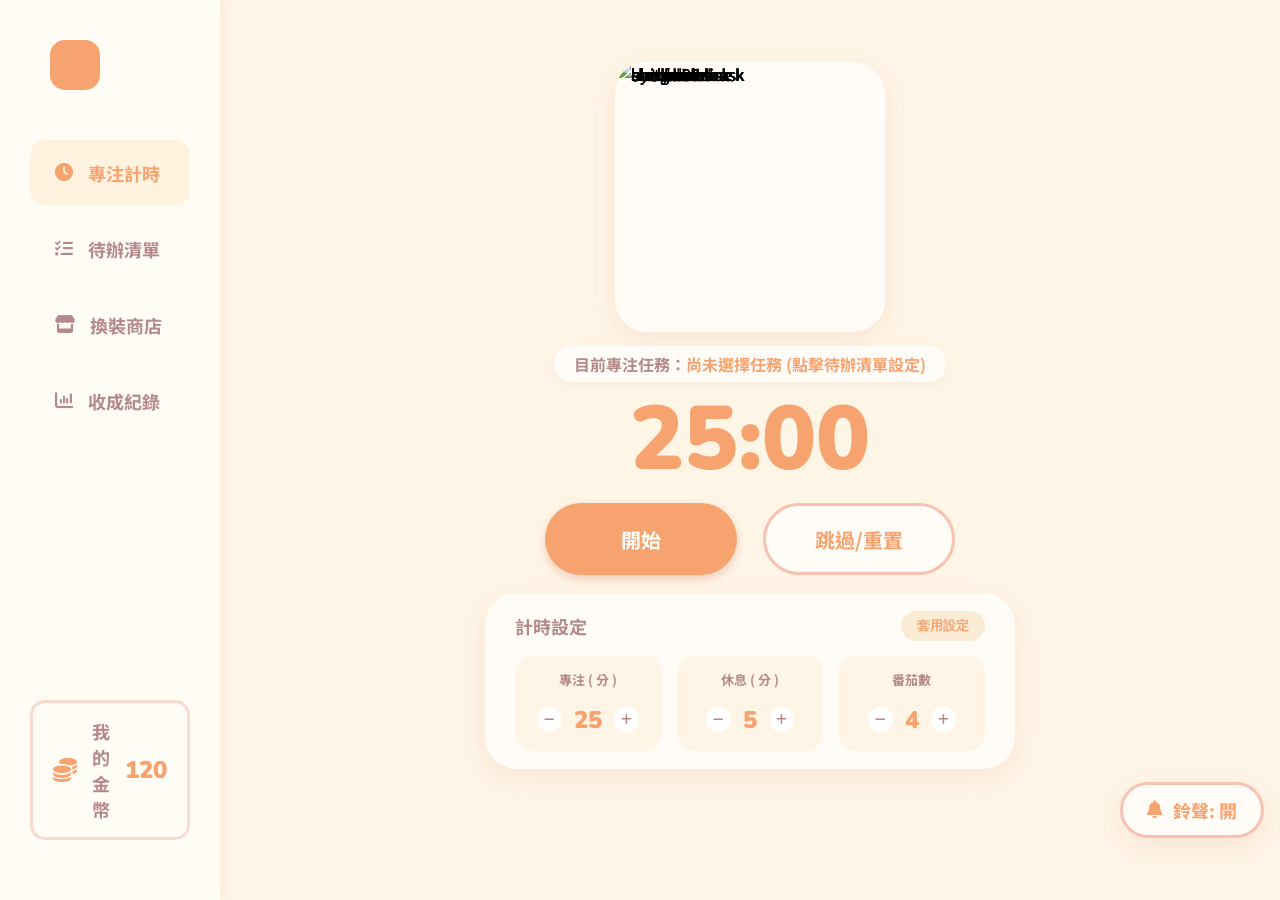
==== commit 5516568b: "Update index.html" ====
--- a/index.html
+++ b/index.html
@@ -47,46 +47,50 @@
             <!-- 頁面 1：專注計時 -->
             <div id="page-timer" class="page-section active">
                 <div id="avatar-svg-container" class="avatar-box">
-                    <svg xmlns="http://www.w3.org/2000/svg" version="1.1" viewBox="0 0 1000 1000" width="100%" height="100%">
-                      <defs>
-                        <style>
-                          .st0 { fill: #f6836f; }
-                          .st1 { fill: #c69c6d; }
-                          .st2 { fill: #abdbe3; }
-                          .st3 { fill: #ffddab; }
-                          .st4 { fill: #ffe7db; }
-                          .st5 { fill: #754c24; }
-                          .st6 { fill: #E76F51; }
-                        </style>
-                      </defs>
-                      <g id="backhair"><ellipse class="st1" cx="494.92" cy="418.12" rx="290.88" ry="308.16"/></g>
-                      <g id="twintail">
-                        <path class="st1" d="M223.24,293.25c-20.14-15.32-64.11,3.78-88.32,28.87-67.59,70.05-10.11,216.8,0,215.94,7.49-.64-11.09-82.27,36.48-122.42,17.12-14.45,29.16-12,43.71-29.78,22.89-27.97,28.44-77.16,8.13-92.6Z"/>
-                        <path class="st1" d="M736.66,274.9c25.11-15.32,79.9,3.78,110.08,28.87,84.24,70.05,12.6,216.8,0,215.94-9.33-.64,13.83-82.27-45.47-122.42-21.34-14.45-36.34-12-54.48-29.78-28.53-27.97-35.45-77.16-10.13-92.6Z"/>
-                      </g>
-                      <g id="body">
-                        <path class="st4" d="M767.26,580.27l-136.91-4.72c62.1-39.5,102.91-106.24,102.91-181.92,0-121.31-104.84-219.64-234.16-219.64s-234.16,98.34-234.16,219.64c0,69.82,34.74,132.03,88.89,172.26l-118.46-4.19c-37-1.31-53.85,46.62-24.49,69.63l142.53,111.71-54.77,173.36c-11.21,35.49,28.23,65.15,58.11,43.7l142.73-102.48,139.96,109.89c29.58,23.22,70.82-6.36,59.44-42.64l-53.85-171.66,142.82-102.35c29.89-21.42,15.92-69.36-20.58-70.62Z"/>
-                      </g>
-                      <g id="eyes">
-                        <ellipse class="st5" cx="390.61" cy="440.2" rx="31.25" ry="45.63"/>
-                        <ellipse class="st5" cx="609.39" cy="440.2" rx="31.25" ry="45.63"/>
-                      </g>
-                      <g id="fronteyes">
-                        <path class="st1" d="M403.72,269.32c43.36,5.69,46.6,83.3,119.04,107.52,8.01,2.68,36.58,12.23,48,0,20.73-22.2-38.96-90.52-23.04-107.52,15.96-17.04,110.78,14.36,142.08,86.4,34.04,78.32-66.75,172.65-49.16,188.16,13.34,11.76,69.14-13.4,101-58.05,55.93-78.39,32.97-209.89-34.56-285.63-103.02-115.54-319.21-111.93-424.32,0-67.74,72.14-109.43,210.67-44.16,285.63,39.97,45.91,108,66.06,120.76,50.37,15.52-19.07-65.65-74.45-57.4-153.6,6.21-59.57,61.59-118.55,101.76-113.28Z"/>
-                      </g>
-                      <g id="dresstest">
-                        <path class="st0" d="M557.32,668.68"/>
-                        <path class="st0" d="M411.4,808.84"/>
-                        <path class="st4" d="M945.16,394.56"/>
-                        <path class="st2" d="M215.56,546.76v121.92c40.32,26.88,80.64,53.76,120.96,80.64l-60.48,120.96c37.21,20.37,108.8,53.1,204.48,57.6,111.19,5.23,195.48-30.47,234.24-49.92-17.92-40.96-35.84-81.92-53.76-122.88,37.37-25.6,74.75-51.2,112.12-76.8v-117.12c-91.13,14.08-182.27,28.16-273.4,42.24"/>
-                      </g>
-                      <g id="dresstest2" style="display: none;">
-                        <path class="st6" d="M215.56,546.76v121.92c40.32,26.88,80.64,53.76,120.96,80.64l-60.48,120.96c37.21,20.37,108.8,53.1,204.48,57.6,111.19,5.23,195.48-30.47,234.24-49.92-17.92-40.96-35.84-81.92-53.76-122.88,37.37-25.6,74.75-51.2,112.12-76.8v-117.12c-91.13,14.08-182.27,28.16-273.4,42.24"/>
-                      </g>
-                      <g id="hairasset">
-                        <path class="st3" d="M343.2,273.35l-33.3-22.09-31.3,24.84c-10.19,8.09-24.78-1.59-21.29-14.12l10.72-38.5-33.3-22.09c-10.84-7.19-6.15-24.06,6.85-24.61l39.92-1.7,10.72-38.5c3.49-12.54,20.98-13.28,25.53-1.09l13.96,37.44l39.92-1.7c13-.55,19.11,15.85,8.92,23.94l-31.3,24.84,13.96,37.44c4.54,12.19-9.17,23.08-20.01,15.88Z"/>
-                      </g>
-                    </svg>
+                    <!-- 多圖層 PNG 紙娃容器 (嚴格由下到上，每組先 mask 後 line) -->
+<div class="avatar-layered-container" style="position: relative; width: 100%; height: 100%;">
+    <!-- 1. 辮髮 (Hair Ext) -->
+    <img src="images/avatar/hair_ext_01_mask.png" class="avatar-layer avatar-mask" alt="hair ext mask" style="position: absolute; top: 0; left: 0; width: 100%; height: 100%; object-fit: contain; pointer-events: none; z-index: 1;">
+    <img src="images/avatar/hair_ext_01_line.png" class="avatar-layer avatar-line" alt="hair ext line" style="position: absolute; top: 0; left: 0; width: 100%; height: 100%; object-fit: contain; pointer-events: none; z-index: 2;">
+
+    <!-- 2. 身體 (Body) -->
+    <img src="images/avatar/body_01_mask.png" class="avatar-layer avatar-mask" alt="body mask" style="position: absolute; top: 0; left: 0; width: 100%; height: 100%; object-fit: contain; pointer-events: none; z-index: 3;">
+    <img src="images/avatar/body_01_line.png" class="avatar-layer avatar-line" alt="body line" style="position: absolute; top: 0; left: 0; width: 100%; height: 100%; object-fit: contain; pointer-events: none; z-index: 4;">
+
+    <!-- 3. 後發 (Hair Back) -->
+    <img src="images/avatar/hair_back_01_mask.png" class="avatar-layer avatar-mask" alt="hair back mask" style="position: absolute; top: 0; left: 0; width: 100%; height: 100%; object-fit: contain; pointer-events: none; z-index: 5;">
+    <img src="images/avatar/hair_back_01_line.png" class="avatar-layer avatar-line" alt="hair back line" style="position: absolute; top: 0; left: 0; width: 100%; height: 100%; object-fit: contain; pointer-events: none; z-index: 6;">
+
+    <!-- 4. 呆毛 (Ahoge 02、03) -->
+    <img src="images/avatar/ahoge_02_mask.png" class="avatar-layer avatar-mask" alt="ahoge 02 mask" style="position: absolute; top: 0; left: 0; width: 100%; height: 100%; object-fit: contain; pointer-events: none; z-index: 7;">
+    <img src="images/avatar/ahoge_02_line.png" class="avatar-layer avatar-line" alt="ahoge 02 line" style="position: absolute; top: 0; left: 0; width: 100%; height: 100%; object-fit: contain; pointer-events: none; z-index: 8;">
+    <img src="images/avatar/ahoge_03_mask.png" class="avatar-layer avatar-mask" alt="ahoge 03 mask" style="position: absolute; top: 0; left: 0; width: 100%; height: 100%; object-fit: contain; pointer-events: none; z-index: 9;">
+    <img src="images/avatar/ahoge_03_line.png" class="avatar-layer avatar-line" alt="ahoge 03 line" style="position: absolute; top: 0; left: 0; width: 100%; height: 100%; object-fit: contain; pointer-events: none; z-index: 10;">
+
+    <!-- 5. 五官：眼睛與嘴巴 (在瀏海後方) -->
+    <img src="images/avatar/eye01_mask.png" class="avatar-layer avatar-mask" alt="eye mask" style="position: absolute; top: 0; left: 0; width: 100%; height: 100%; object-fit: contain; pointer-events: none; z-index: 11;">
+    <img src="images/avatar/eye01_line.png" class="avatar-layer avatar-line" alt="eye line" style="position: absolute; top: 0; left: 0; width: 100%; height: 100%; object-fit: contain; pointer-events: none; z-index: 12;">
+    <img src="images/avatar/mouth_01.png" class="avatar-layer avatar-line" alt="mouth" style="position: absolute; top: 0; left: 0; width: 100%; height: 100%; object-fit: contain; pointer-events: none; z-index: 13;">
+
+    <!-- 6. 瀏海 (Hair Front) -->
+    <img src="images/avatar/hair_front_01_mask.png" class="avatar-layer avatar-mask" alt="hair front mask" style="position: absolute; top: 0; left: 0; width: 100%; height: 100%; object-fit: contain; pointer-events: none; z-index: 14;">
+    <img src="images/avatar/hair_front_01_line.png" class="avatar-layer avatar-line" alt="hair front line" style="position: absolute; top: 0; left: 0; width: 100%; height: 100%; object-fit: contain; pointer-events: none; z-index: 15;">
+
+    <!-- 7. 眉毛 (調整到瀏海的前面) -->
+    <img src="images/avatar/eyebrow_01.png" class="avatar-layer avatar-line" alt="eyebrow" style="position: absolute; top: 0; left: 0; width: 100%; height: 100%; object-fit: contain; pointer-events: none; z-index: 16;">
+
+    <!-- 8. 衣服 (Clothes Base) -->
+    <img src="images/avatar/clothes_base_02_mask.png" class="avatar-layer avatar-mask" alt="clothes mask" style="position: absolute; top: 0; left: 0; width: 100%; height: 100%; object-fit: contain; pointer-events: none; z-index: 17;">
+    <img src="images/avatar/clothes_base_02_line.png" class="avatar-layer avatar-line" alt="clothes line" style="position: absolute; top: 0; left: 0; width: 100%; height: 100%; object-fit: contain; pointer-events: none; z-index: 18;">
+
+    <!-- 9. 外套 (Clothes Outer) -->
+    <img src="images/avatar/clothes_outer_01_mask.png" class="avatar-layer avatar-mask" alt="outer mask" style="position: absolute; top: 0; left: 0; width: 100%; height: 100%; object-fit: contain; pointer-events: none; z-index: 19;">
+    <img src="images/avatar/clothes_outer_01_line.png" class="avatar-layer avatar-line" alt="outer line" style="position: absolute; top: 0; left: 0; width: 100%; height: 100%; object-fit: contain; pointer-events: none; z-index: 20;">
+
+    <!-- 10. 鞋子 (Shoes) -->
+    <img src="images/avatar/shoes_01_mask.png" class="avatar-layer avatar-mask" alt="shoes mask" style="position: absolute; top: 0; left: 0; width: 100%; height: 100%; object-fit: contain; pointer-events: none; z-index: 21;">
+    <img src="images/avatar/shoes_01_line.png" class="avatar-layer avatar-line" alt="shoes line" style="position: absolute; top: 0; left: 0; width: 100%; height: 100%; object-fit: contain; pointer-events: none; z-index: 22;">
+</div>
                 </div>
 
                 <div id="current-task-banner" class="task-banner">
@@ -151,80 +155,96 @@
                 </div>
             </div>
 
-            <!-- 頁面 3：換裝商店 -->
-            <div id="page-shop" class="page-section">
-                <div class="character-panel">
-                    <h2 class="section-title">我的角色</h2>
-                    <div class="character-preview-box">
-                        <svg xmlns="http://www.w3.org/2000/svg" version="1.1" viewBox="0 0 1000 1000" width="100%" height="100%">
-                          <defs>
-                            <style>
-                              .st0 { fill: #f6836f; }
-                              .st1 { fill: #c69c6d; }
-                              .st2 { fill: #abdbe3; }
-                              .st3 { fill: #ffddab; }
-                              .st4 { fill: #ffe7db; }
-                              .st5 { fill: #754c24; }
-                              .st6 { fill: #E76F51; }
-                            </style>
-                          </defs>
-                          <g id="backhair"><ellipse class="st1" cx="494.92" cy="418.12" rx="290.88" ry="308.16"/></g>
-                          <g id="twintail">
-                            <path class="st1" d="M223.24,293.25c-20.14-15.32-64.11,3.78-88.32,28.87-67.59,70.05-10.11,216.8,0,215.94,7.49-.64-11.09-82.27,36.48-122.42,17.12-14.45,29.16-12,43.71-29.78,22.89-27.97,28.44-77.16,8.13-92.6Z"/>
-                            <path class="st1" d="M736.66,274.9c25.11-15.32,79.9,3.78,110.08,28.87,84.24,70.05,12.6,216.8,0,215.94-9.33-.64,13.83-82.27-45.47-122.42-21.34-14.45-36.34-12-54.48-29.78-28.53-27.97-35.45-77.16-10.13-92.6Z"/>
-                          </g>
-                          <g id="body">
-                            <path class="st4" d="M767.26,580.27l-136.91-4.72c62.1-39.5,102.91-106.24,102.91-181.92,0-121.31-104.84-219.64-234.16-219.64s-234.16,98.34-234.16,219.64c0,69.82,34.74,132.03,88.89,172.26l-118.46-4.19c-37-1.31-53.85,46.62-24.49,69.63l142.53,111.71-54.77,173.36c-11.21,35.49,28.23,65.15,58.11,43.7l142.73-102.48,139.96,109.89c29.58,23.22,70.82-6.36,59.44-42.64l-53.85-171.66,142.82-102.35c29.89-21.42,15.92-69.36-20.58-70.62Z"/>
-                          </g>
-                          <g id="eyes">
-                            <ellipse class="st5" cx="390.61" cy="440.2" rx="31.25" ry="45.63"/>
-                            <ellipse class="st5" cx="609.39" cy="440.2" rx="31.25" ry="45.63"/>
-                          </g>
-                          <g id="fronteyes">
-                            <path class="st1" d="M403.72,269.32c43.36,5.69,46.6,83.3,119.04,107.52,8.01,2.68,36.58,12.23,48,0,20.73-22.2-38.96-90.52-23.04-107.52,15.96-17.04,110.78,14.36,142.08,86.4,34.04,78.32-66.75,172.65-49.16,188.16,13.34,11.76,69.14-13.4,101-58.05,55.93-78.39,32.97-209.89-34.56-285.63-103.02-115.54-319.21-111.93-424.32,0-67.74,72.14-109.43,210.67-44.16,285.63,39.97,45.91,108,66.06,120.76,50.37,15.52-19.07-65.65-74.45-57.4-153.6,6.21-59.57,61.59-118.55,101.76-113.28Z"/>
-                          </g>
-                          <g id="dresstest">
-                            <path class="st0" d="M557.32,668.68"/>
-                            <path class="st0" d="M411.4,808.84"/>
-                            <path class="st4" d="M945.16,394.56"/>
-                            <path class="st2" d="M215.56,546.76v121.92c40.32,26.88,80.64,53.76,120.96,80.64l-60.48,120.96c37.21,20.37,108.8,53.1,204.48,57.6,111.19,5.23,195.48-30.47,234.24-49.92-17.92-40.96-35.84-81.92-53.76-122.88,37.37-25.6,74.75-51.2,112.12-76.8v-117.12c-91.13,14.08-182.27,28.16-273.4,42.24"/>
-                          </g>
-                          <g id="dresstest2" style="display: none;">
-                            <path class="st6" d="M215.56,546.76v121.92c40.32,26.88,80.64,53.76,120.96,80.64l-60.48,120.96c37.21,20.37,108.8,53.1,204.48,57.6,111.19,5.23,195.48-30.47,234.24-49.92-17.92-40.96-35.84-81.92-53.76-122.88,37.37-25.6,74.75-51.2,112.12-76.8v-117.12c-91.13,14.08-182.27,28.16-273.4,42.24"/>
-                          </g>
-                          <g id="hairasset">
-                            <path class="st3" d="M343.2,273.35l-33.3-22.09-31.3,24.84c-10.19,8.09-24.78-1.59-21.29-14.12l10.72-38.5-33.3-22.09c-10.84-7.19-6.15-24.06,6.85-24.61l39.92-1.7,10.72-38.5c3.49-12.54,20.98-13.28,25.53-1.09l13.96,37.44l39.92-1.7c13-.55,19.11,15.85,8.92,23.94l-31.3,24.84,13.96,37.44c4.54,12.19-9.17,23.08-20.01,15.88Z"/>
-                          </g>
-                        </svg>
-                    </div>
-                </div>
-                <div class="shop-panel">
-                    <div class="shop-header">
-                        <h2 class="section-title">換裝商店</h2>
-                        <div class="filter-toggle">
-                            <button class="filter-btn active">全部</button>
-                            <button class="filter-btn">髮型</button>
-                            <button class="filter-btn">服飾</button>
-                        </div>
-                    </div>
-                   <div class="shop-grid">
-                        <div class="shop-item" onclick="changeOutfit('dresstest')" style="display: flex; flex-direction: column; justify-content: center; align-items: center; cursor: pointer; padding: 10px;">
-                            <svg viewBox="200 500 600 400" width="70" height="70">
-                                <path fill="#abdbe3" d="M215.56,546.76v121.92c40.32,26.88,80.64,53.76,120.96,80.64l-60.48,120.96c37.21,20.37,108.8,53.1,204.48,57.6,111.19,5.23,195.48-30.47,234.24-49.92-17.92-40.96-35.84-81.92-53.76-122.88,37.37-25.6,74.75-51.2,112.12-76.8v-117.12c-91.13,14.08-182.27,28.16-273.4,42.24"/>
-                            </svg>
-                            <span style="font-size: 14px; color: var(--primary); font-weight: bold; margin-top: 4px;">藍色連身裙</span>
-                        </div>
-                        <div class="shop-item" onclick="changeOutfit('dresstest2')" style="display: flex; flex-direction: column; justify-content: center; align-items: center; cursor: pointer; padding: 10px;">
-                            <svg viewBox="200 500 600 400" width="70" height="70">
-                                <path fill="#E76F51" d="M215.56,546.76v121.92c40.32,26.88,80.64,53.76,120.96,80.64l-60.48,120.96c37.21,20.37,108.8,53.1,204.48,57.6,111.19,5.23,195.48-30.47,234.24-49.92-17.92-40.96-35.84-81.92-53.76-122.88,37.37-25.6,74.75-51.2,112.12-76.8v-117.12c-91.13,14.08-182.27,28.16-273.4,42.24"/>
-                            </svg>
-                            <span style="font-size: 14px; color: var(--primary); font-weight: bold; margin-top: 4px;">橘色洋裝</span>
-                        </div>
-                        <div class="shop-item"></div>
-                        <div class="shop-item"></div>
-                    </div>
-                </div>
-            </div>
+           <!-- 頁面 3：換裝商店 -->
+           <div id="page-shop" class="page-section">
+            <div class="character-panel">
+                <h2 class="section-title">我的角色</h2>
+                <!-- 多圖層 PNG 紙娃預覽框 (嚴格由下到上，每組先 mask 後 line) -->
+                <div class="character-preview-box avatar-layered-container">
+                    <img src="images/avatar/hair_ext_01_mask.png" class="avatar-layer avatar-mask" alt="hair ext mask" style="position: absolute; top: 0; left: 0; width: 100%; height: 100%; object-fit: contain; pointer-events: none; z-index: 1;">
+                    <img src="images/avatar/hair_ext_01_line.png" class="avatar-layer avatar-line" alt="hair ext line" style="position: absolute; top: 0; left: 0; width: 100%; height: 100%; object-fit: contain; pointer-events: none; z-index: 2;">
+
+                    <img src="images/avatar/body_01_mask.png" class="avatar-layer avatar-mask" alt="body mask" style="position: absolute; top: 0; left: 0; width: 100%; height: 100%; object-fit: contain; pointer-events: none; z-index: 3;">
+                    <img src="images/avatar/body_01_line.png" class="avatar-layer avatar-line" alt="body line" style="position: absolute; top: 0; left: 0; width: 100%; height: 100%; object-fit: contain; pointer-events: none; z-index: 4;">
+
+                    <img src="images/avatar/hair_back_01_mask.png" class="avatar-layer avatar-mask" alt="hair back mask" style="position: absolute; top: 0; left: 0; width: 100%; height: 100%; object-fit: contain; pointer-events: none; z-index: 5;">
+                    <img src="images/avatar/hair_back_01_line.png" class="avatar-layer avatar-line" alt="hair back line" style="position: absolute; top: 0; left: 0; width: 100%; height: 100%; object-fit: contain; pointer-events: none; z-index: 6;">
+
+                    <img src="images/avatar/ahoge_01_mask.png" class="avatar-layer avatar-mask" alt="ahoge mask" style="position: absolute; top: 0; left: 0; width: 100%; height: 100%; object-fit: contain; pointer-events: none; z-index: 7;">
+                    <img src="images/avatar/ahoge_01_line.png" class="avatar-layer avatar-line" alt="ahoge line" style="position: absolute; top: 0; left: 0; width: 100%; height: 100%; object-fit: contain; pointer-events: none; z-index: 8;">
+
+                    <img src="images/avatar/eye01_mask.png" class="avatar-layer avatar-mask" alt="eye mask" style="position: absolute; top: 0; left: 0; width: 100%; height: 100%; object-fit: contain; pointer-events: none; z-index: 9;">
+                    <img src="images/avatar/eye01_line.png" class="avatar-layer avatar-line" alt="eye line" style="position: absolute; top: 0; left: 0; width: 100%; height: 100%; object-fit: contain; pointer-events: none; z-index: 10;">
+                    <img src="images/avatar/mouth_01.png" class="avatar-layer avatar-line" alt="mouth" style="position: absolute; top: 0; left: 0; width: 100%; height: 100%; object-fit: contain; pointer-events: none; z-index: 11;">
+
+                    <img src="images/avatar/hair_front_01_mask.png" class="avatar-layer avatar-mask" alt="hair front mask" style="position: absolute; top: 0; left: 0; width: 100%; height: 100%; object-fit: contain; pointer-events: none; z-index: 12;">
+                    <img src="images/avatar/hair_front_01_line.png" class="avatar-layer avatar-line" alt="hair front line" style="position: absolute; top: 0; left: 0; width: 100%; height: 100%; object-fit: contain; pointer-events: none; z-index: 13;">
+
+                    <img src="images/avatar/eyebrow_01.png" class="avatar-layer avatar-line" alt="eyebrow" style="position: absolute; top: 0; left: 0; width: 100%; height: 100%; object-fit: contain; pointer-events: none; z-index: 14;">
+
+                    <img src="images/avatar/clothes_base_02_mask.png" class="avatar-layer avatar-mask" alt="clothes mask" style="position: absolute; top: 0; left: 0; width: 100%; height: 100%; object-fit: contain; pointer-events: none; z-index: 15;">
+                    <img src="images/avatar/clothes_base_02_line.png" class="avatar-layer avatar-line" alt="clothes line" style="position: absolute; top: 0; left: 0; width: 100%; height: 100%; object-fit: contain; pointer-events: none; z-index: 16;">
+
+                    <img src="images/avatar/clothes_outer_01_mask.png" class="avatar-layer avatar-mask" alt="outer mask" style="position: absolute; top: 0; left: 0; width: 100%; height: 100%; object-fit: contain; pointer-events: none; z-index: 17;">
+                    <img src="images/avatar/clothes_outer_01_line.png" class="avatar-layer avatar-line" alt="outer line" style="position: absolute; top: 0; left: 0; width: 100%; height: 100%; object-fit: contain; pointer-events: none; z-index: 18;">
+
+                    <img src="images/avatar/shoes_01_mask.png" class="avatar-layer avatar-mask" alt="shoes mask" style="position: absolute; top: 0; left: 0; width: 100%; height: 100%; object-fit: contain; pointer-events: none; z-index: 19;">
+                    <img src="images/avatar/shoes_01_line.png" class="avatar-layer avatar-line" alt="shoes line" style="position: absolute; top: 0; left: 0; width: 100%; height: 100%; object-fit: contain; pointer-events: none; z-index: 20;">
+                </div>
+                <button id="shop-preview-toggle" class="preview-mode-toggle" type="button" role="switch" aria-checked="false">
+                    <span class="preview-mode-switch" aria-hidden="true"><span></span></span>
+                    <span class="preview-mode-label">預覽模式 <strong id="shop-preview-status">OFF</strong></span>
+                </button>
+            </div>
+
+            <div class="shop-panel">
+                <div class="shop-header">
+                    <h2 class="section-title">換裝商店</h2>
+                    <!-- 擴充分類切換按鈕 -->
+                    <div class="filter-toggle">
+                        <button class="filter-btn active" onclick="filterShopCategory('all')">全部</button>
+                        <button class="filter-btn" onclick="filterShopCategory('hair_ext')">辮髮</button>
+                        <button class="filter-btn" onclick="filterShopCategory('body')">身體</button>
+                        <button class="filter-btn" onclick="filterShopCategory('hair_back')">後髮</button>
+                        <button class="filter-btn" onclick="filterShopCategory('ahoge')">呆毛</button>
+                        <button class="filter-btn" onclick="filterShopCategory('eyes')">眼睛</button>
+                        <button class="filter-btn" onclick="filterShopCategory('mouth')">嘴巴</button>
+                        <button class="filter-btn" onclick="filterShopCategory('hair_front')">瀏海</button>
+                        <button class="filter-btn" onclick="filterShopCategory('eyebrow')">眉毛</button>
+                        <button class="filter-btn" onclick="filterShopCategory('clothes')">衣服</button>
+                        <button class="filter-btn" onclick="filterShopCategory('outer')">外套</button>
+                        <button class="filter-btn" onclick="filterShopCategory('shoes')">鞋子</button>
+                    </div>
+                </div>
+
+                <!-- 網格狀展示區 -->
+                <div class="shop-grid" id="shop-grid-container">
+                    <!-- JS 動態生成商品項目，未選中無框，選中帶有 selected 邊框 -->
+                </div>
+
+                <!-- 調色 UI 區塊 (預設色按鈕 + 放大鏡/調色盤隱藏色票) -->
+                <div class="shop-color-panel">
+                    <div class="preset-colors-row">
+                        <span class="color-panel-label">預設色：</span>
+                        <button class="preset-color-btn" style="background: #F6A36F;" onclick="applyColor('#F6A36F')"></button>
+                        <button class="preset-color-btn" style="background: #abdbe3;" onclick="applyColor('#abdbe3')"></button>
+                        <button class="preset-color-btn" style="background: #c69c6d;" onclick="applyColor('#c69c6d')"></button>
+                        <button class="preset-color-btn" style="background: #ffe7db;" onclick="applyColor('#ffe7db')"></button>
+                        <button class="preset-color-btn" style="background: #754c24;" onclick="applyColor('#754c24')"></button>
+                        <span id="mask-color-target" class="mask-color-target" aria-live="polite"></span>
+                    </div>
+                    <div class="custom-color-picker-box">
+                        <label for="custom-color-input" class="palette-icon-label" title="自訂調色盤">
+                            <i class="fa-solid fa-palette"></i> 自訂色
+                        </label>
+                        <button id="eyedropper-btn" class="eyedropper-btn" type="button" onclick="pickScreenColor()" title="使用滴管吸取螢幕顏色" aria-label="使用滴管吸取螢幕顏色">
+                            <i class="fa-solid fa-eye-dropper"></i>
+                        </button>
+                        <input type="color" id="custom-color-input" oninput="applyColor(this.value)">
+                    </div>
+                </div>
+            </div>
+        </div>
 
            <!-- 頁面 4：收成紀錄 -->
            <div id="page-achievements" class="page-section">
@@ -239,8 +259,10 @@
                         </div>
 
                         <div class="sketch-total-display">
-                            <span id="today-time-val" class="big-number">4.1</span>
+                            <span id="today-hours-val" class="big-number">0</span>
                             <span class="big-unit">小時</span>
+                            <span id="today-minutes-val" class="big-number">00</span>
+                            <span class="big-unit">分鐘</span>
                         </div>
                         
                         <div class="sketch-divider"></div>
@@ -250,6 +272,11 @@
                         <ul id="today-subjects-list" class="sketch-subject-list">
                             <!-- JS 動態生成 -->
                         </ul>
+                        <div class="harvest-pagination">
+                            <button id="harvest-prev" type="button" aria-label="上一頁">&lt;</button>
+                            <span id="harvest-page-number">0 / 0</span>
+                            <button id="harvest-next" type="button" aria-label="下一頁">&gt;</button>
+                        </div>
                     </div>
 
                     <!-- 右側雙卡片區 (上下排布) -->
@@ -263,22 +290,41 @@
                         <div class="achievement-card sketch-right-bottom">
                             <div class="heatmap-card-header">
                                 <h3 class="sketch-title-text" style="font-size: 18px;">近期耕耘紀錄 (28天)</h3>
-                                <!-- 新增收成圖例 -->
-                                <div class="heatmap-legend">
-                                    <span class="legend-label">少</span>
-                                    <div class="legend-color level-0"></div>
-                                    <div class="legend-color level-1"></div>
-                                    <div class="legend-color level-2"></div>
-                                    <div class="legend-color level-3"></div>
-                                    <div class="legend-color level-4"></div>
-                                    <span class="legend-label">豐收</span>
+                                <div class="heatmap-controls">
+                                    <div class="heatmap-legend">
+                                        <span class="legend-label">少</span>
+                                        <div class="legend-color level-0"></div>
+                                        <div class="legend-color level-1"></div>
+                                        <div class="legend-color level-2"></div>
+                                        <div class="legend-color level-3"></div>
+                                        <div class="legend-color level-4"></div>
+                                        <span class="legend-label">豐收</span>
+                                    </div>
+                                    <div class="heatmap-pagination">
+                                        <button id="heatmap-prev" type="button" aria-label="上一頁">&lt;</button>
+                                        <span id="heatmap-page-number">0 / 0</span>
+                                        <button id="heatmap-next" type="button" aria-label="下一頁">&gt;</button>
+                                    </div>
                                 </div>
                             </div>
                             <div class="heatmap-grid-28" id="heatmap-grid">
                                 <!-- JS 動態生成 28 格 -->
                             </div>
                         </div>
+                    </div>
+                </div>
+            </div>
+        </div>
+    </main>
+</div>
+    <dialog id="shop-purchase-dialog" class="shop-purchase-dialog" aria-labelledby="shop-purchase-message">
+        <p id="shop-purchase-message" class="shop-purchase-message"></p>
+        <div class="shop-purchase-actions">
+            <button id="shop-purchase-no" class="shop-purchase-button shop-purchase-button-secondary" type="button">否</button>
+            <button id="shop-purchase-yes" class="shop-purchase-button shop-purchase-button-primary" type="button">是</button>
+        </div>
+    </dialog>
     <script src="tomoto.js"></script>
-    <audio id="alarm-audio" src="alarm.mp3" preload="auto"></audio>
+    <audio id="alarm-audio" src="running-out-of-time.mp3" preload="auto"></audio>
 </body>
 </html>
--- a/style.css
+++ b/style.css
@@ -21,11 +21,13 @@
     background-color: #e5e5e5;
     display: flex; justify-content: center; align-items: center;
     min-height: 100vh;
-}
-
-/* @AI-INSTRUCTION: DO NOT modify app-container dimensions or flex layout. */
+    min-height: 100dvh;
+}
+
 .app-container {
-    width: 1920px; height: 900px;
+    width: min(1920px, 100vw);
+    height: min(900px, 100vh);
+    height: min(900px, 100dvh);
     background-color: var(--bg-color);
     display: flex; overflow: hidden; position: relative;
     box-shadow: 0 10px 40px rgba(0,0,0,0.15);
@@ -33,7 +35,7 @@
 
 /* ================= 左側欄樣式 ================= */
 .sidebar {
-    width: 320px; background-color: var(--sidebar-bg);
+    width: clamp(220px, 16.67vw, 320px); flex: 0 0 clamp(220px, 16.67vw, 320px); background-color: var(--sidebar-bg);
     box-shadow: 4px 0 15px rgba(167, 42, 0, 0.05);
     display: flex; flex-direction: column;
     padding: 40px 30px; z-index: 10;
@@ -56,12 +58,12 @@
 .coin-value { color: var(--primary); font-family: 'Nunito', sans-serif; font-size: 24px; font-weight: 900; margin-left: auto; }
 
 /* ================= 頁面切換機制 ================= */
-.main-content { flex: 1; position: relative; overflow: hidden; }
-.page-section { display: none; width: 100%; height: 100%; animation: fadeIn 0.4s ease forwards; }
-
-#page-timer.active { display: flex; flex-direction: column; align-items: center; justify-content: center; padding: 40px 0; position: relative; }
-#page-todo.active, #page-achievements.active { display: flex; flex-direction: column; align-items: center; justify-content: flex-start; padding-top: 140px; }
-#page-shop.active { display: flex; flex-direction: row; align-items: center; justify-content: center; gap: 40px; }
+.main-content { flex: 1; min-width: 0; min-height: 0; position: relative; overflow: auto; }
+.page-section { display: none; width: 100%; min-height: 100%; animation: fadeIn 0.4s ease forwards; }
+
+#page-timer.active { display: flex; min-height: 100%; flex-direction: column; align-items: center; justify-content: center; padding: clamp(6px, 1vh, 12px) 16px; position: relative; }
+#page-todo.active, #page-achievements.active { display: flex; flex-direction: column; align-items: center; justify-content: flex-start; padding: clamp(24px, 8vh, 100px) clamp(20px, 4vw, 60px) 32px; }
+#page-shop.active { display: flex; min-height: 100%; flex-direction: row; align-items: center; justify-content: center; gap: clamp(16px, 2vw, 40px); padding: 24px; }
 
 @keyframes fadeIn {
     from { opacity: 0; transform: translateY(15px); }
@@ -79,24 +81,32 @@
 
 /* ================= 頁面 1：專注計時 ================= */
 .avatar-box { 
-    width: 460px; height: 460px; 
+    width: min(460px, 30vh); height: min(460px, 30vh); 
     background-color: var(--card-bg-alt); 
     box-shadow: var(--shadow-soft); 
     border-radius: 32px; 
     display: flex; justify-content: center; align-items: center; 
     overflow: hidden;
 }
+
+/* 任務橫幅樣式 */
 .task-banner {
-    color: var(--text-muted); font-size: 16px; font-weight: 700;
-    background: var(--card-bg-alt); padding: 6px 20px; border-radius: 20px;
-    box-shadow: 0 4px 10px rgba(0,0,0,0.03); margin: 25px 0; 
+    color: var(--text-muted);
+    font-size: 16px;
+    font-weight: 700;
+    background: var(--card-bg-alt);
+    padding: 6px 20px;
+    border-radius: 20px;
+    box-shadow: 0 4px 10px rgba(0,0,0,0.03);
+    margin: clamp(6px, 1.5vh, 16px) 0; 
 }
 #active-task-name { color: var(--primary); }
-.timer-display { color: var(--primary); font-family: 'Nunito', sans-serif; font-size: 128px; font-weight: 900; line-height: 1; margin: 0 0 30px 0; }
-.control-buttons { display: flex; gap: 30px; margin-bottom: 30px; }
-.control-buttons .btn { width: 200px; height: 74px; }
+
+.timer-display { color: var(--primary); font-family: 'Nunito', sans-serif; font-size: clamp(64px, 10vh, 112px); font-weight: 900; line-height: 1; margin: 0 0 clamp(8px, 2vh, 20px) 0; }
+.control-buttons { display: flex; gap: clamp(10px, 2vw, 30px); margin-bottom: clamp(8px, 2vh, 20px); }
+.control-buttons .btn { width: clamp(140px, 15vw, 200px); height: clamp(54px, 8vh, 74px); }
 .btn-secondary { background-color: var(--card-bg-alt); color: var(--primary); border: 3px solid var(--primary-light); }
-.settings-panel { width: 530px; background-color: var(--card-bg-alt); box-shadow: var(--shadow-soft); border-radius: 32px; padding: 25px 30px; display: flex; flex-direction: column; gap: 20px; }
+.settings-panel { width: min(530px, 100%); background-color: var(--card-bg-alt); box-shadow: var(--shadow-soft); border-radius: 32px; padding: clamp(14px, 2vh, 22px) clamp(16px, 2.5vw, 30px); display: flex; flex-direction: column; gap: clamp(10px, 1.5vh, 16px); }
 .settings-header { display: flex; justify-content: space-between; align-items: center; }
 .settings-title { color: var(--text-muted); font-size: 18px; font-weight: 700; }
 .btn-apply { background-color: #FAEBD4; color: var(--primary); border: none; border-radius: 50px; padding: 6px 16px; font-weight: 700; cursor: pointer; }
@@ -106,26 +116,70 @@
 .setting-controls { display: flex; align-items: center; gap: 12px; }
 .circle-btn { width: 25px; height: 25px; border-radius: 50%; background-color: #FFF; border: none; color: var(--text-muted); cursor: pointer; display: flex; justify-content: center; align-items: center; font-size: 12px; }
 .setting-value { color: var(--primary); font-family: 'Nunito', sans-serif; font-size: 24px; font-weight: 900; }
+
+/* 右下角懸浮鈴聲按鈕 */
 .sound-floating-btn {
-    position: absolute; bottom: 40px; right: 40px; background-color: var(--card-bg-alt);
-    color: var(--primary); border: 3px solid var(--primary-light); border-radius: 50px;
-    padding: 12px 24px; font-family: 'Noto Sans TC', sans-serif; font-size: 18px;
-    font-weight: 700; cursor: pointer; display: flex; align-items: center; gap: 10px;
-    box-shadow: var(--shadow-soft); transition: all 0.2s; z-index: 100;
+    position: static;
+    align-self: flex-end;
+    margin-top: clamp(8px, 1.5vh, 14px);
+    background-color: var(--card-bg-alt);
+    color: var(--primary);
+    border: 3px solid var(--primary-light);
+    border-radius: 50px;
+    padding: 12px 24px;
+    font-family: 'Noto Sans TC', sans-serif;
+    font-size: 18px;
+    font-weight: 700;
+    cursor: pointer;
+    display: flex;
+    align-items: center;
+    gap: 10px;
+    box-shadow: var(--shadow-soft);
+    transition: all 0.2s;
+    z-index: 100;
 }
 .sound-floating-btn:hover { transform: translateY(-2px); background-color: var(--primary-bg); }
 .sound-floating-btn.off { color: var(--text-gray); border-color: #D6D3D1; }
 
+
 /* ================= 頁面 2：待辦清單 ================= */
-.todo-wrapper { width: 760px; display: flex; flex-direction: column; gap: 15px; }
+.todo-wrapper { width: min(760px, 100%); display: flex; flex-direction: column; gap: 15px; }
 .todo-input-row { display: flex; gap: 20px; align-items: stretch; margin-bottom: 15px; }
 .todo-input { flex: 1; height: 69px; background-color: var(--card-bg); border-radius: 32px; border: 3px solid var(--primary-light); padding: 0 32px; font-size: 20px; color: var(--text-gray); outline: none; }
 .btn-add { width: 90px; height: 69px; background-color: var(--primary); border-radius: 20px; box-shadow: var(--shadow-soft); border: none; color: #FFF; font-size: 24px; cursor: pointer; }
 .todo-list { display: flex; flex-direction: column; gap: 20px; list-style: none; }
-.todo-card { height: 143px; background-color: var(--card-bg); border-radius: 32px; box-shadow: var(--shadow-soft); display: flex; align-items: center; padding: 0 32px; gap: 15px; }
+
+
+.todo-card { min-height: 143px; background-color: var(--card-bg); border-radius: 32px; box-shadow: var(--shadow-soft); display: flex; align-items: center; padding: 20px 32px; gap: 15px; }
 .task-text { color: #857771; font-size: 24px; font-weight: 500; }
-.task-time-badge { font-family: 'Nunito', sans-serif; color: var(--text-muted); font-size: 15px; font-weight: 700; background: var(--bg-color); padding: 6px 14px; border-radius: 12px; margin-left: auto; display: flex; align-items: center; gap: 6px; }
-.task-focus-btn { background-color: var(--primary-bg); color: var(--primary); border: 2px solid var(--primary-light); padding: 8px 16px; border-radius: 12px; font-weight: 700; cursor: pointer; font-size: 14px; transition: all 0.2s; display: flex; align-items: center; gap: 6px; margin-left: 15px; }
+.task-time-badge { 
+    font-family: 'Nunito', sans-serif; 
+    color: var(--text-muted); 
+    font-size: 15px; 
+    font-weight: 700; 
+    background: var(--bg-color); 
+    padding: 6px 14px; 
+    border-radius: 12px; 
+    margin-left: auto; 
+    display: flex;
+    align-items: center;
+    gap: 6px;
+}
+.task-focus-btn { 
+    background-color: var(--primary-bg); 
+    color: var(--primary); 
+    border: 2px solid var(--primary-light); 
+    padding: 8px 16px; 
+    border-radius: 12px; 
+    font-weight: 700; 
+    cursor: pointer; 
+    font-size: 14px; 
+    transition: all 0.2s; 
+    display: flex; 
+    align-items: center; 
+    gap: 6px; 
+    margin-left: 15px; 
+}
 .task-focus-btn:hover { background-color: var(--primary); color: #FFF; }
 .custom-checkbox { position: relative; width: 25px; height: 25px; cursor: pointer; display: block; }
 .custom-checkbox input { opacity: 0; cursor: pointer; }
@@ -134,9 +188,10 @@
 .checkmark:after { content: ""; position: absolute; display: none; left: 8px; top: 3px; width: 6px; height: 12px; border: solid white; border-width: 0 2px 2px 0; transform: rotate(45deg); }
 .custom-checkbox input:checked ~ .checkmark:after { display: block; }
 
+
 /* ================= 頁面 3：換裝商店 ================= */
-.character-panel { display: flex; flex-direction: column; width: 486px; height: 650px; padding-top: 45px; }
-.shop-panel { width: 850px; height: 650px; background-color: var(--card-bg); border-radius: 32px; padding: 45px 50px; box-shadow: var(--shadow-soft); display: flex; flex-direction: column; }
+.character-panel { display: flex; flex-direction: column; width: min(486px, 40%); min-width: 0; height: min(650px, 82vh); padding-top: 20px; }
+.shop-panel { width: min(850px, 60%); height: min(650px, 82vh); min-width: 0; background-color: var(--card-bg); border-radius: 32px; padding: clamp(20px, 3vw, 45px) clamp(20px, 3vw, 50px); box-shadow: var(--shadow-soft); display: flex; flex-direction: column; }
 .character-panel .section-title { margin-bottom: 40px; }
 .shop-header { display: flex; justify-content: space-between; align-items: flex-start; margin-bottom: 40px; }
 .shop-header .section-title { margin-bottom: 0; }
@@ -145,71 +200,733 @@
 .filter-btn { background: transparent; border: none; color: var(--text-muted); font-size: 16px; font-weight: 500; padding: 8px 20px; border-radius: 8px; cursor: pointer; transition: all 0.2s; }
 .filter-btn.active { background-color: #FFF; color: var(--primary); box-shadow: 0 2px 8px rgba(0,0,0,0.1); }
 .shop-grid { display: flex; flex-wrap: wrap; gap: 30px; }
-.shop-item { width: 189px; height: 189px; background-color: #FEFEFE; border: 2px solid var(--primary-light); border-radius: 20px; cursor: pointer; transition: transform 0.2s; }
+.shop-item { width: 189px; height: 189px; background-color: #FEFEFE; border: 2px solid transparent; border-radius: 20px; cursor: pointer; transition: transform 0.2s; }
+.shop-item.selected { border-color: var(--primary); }
 .shop-item:hover { transform: scale(1.03); }
 
-/* ================= 頁面 4：收成紀錄 (番茄主題) ================= */
-/* @AI-INSTRUCTION: DO NOT modify flex, gap, padding, height, width, or positioning rules in the harvest section below. Layout is strictly locked. */
-.harvest-wrapper { width: 896px; display: flex; flex-direction: column; gap: 24px; }
-
-/* 今日菜籃單 */
-.today-basket-card {
-    background-color: var(--card-bg); border-radius: 32px; padding: 32px 40px;
-    box-shadow: var(--shadow-soft); display: flex; flex-direction: column; gap: 24px;
-}
-.basket-header { display: flex; align-items: center; gap: 20px; border-bottom: 2px dashed #EEDFCE; padding-bottom: 24px; }
-.basket-icon-box { 
-    width: 80px; height: 80px; background-color: var(--primary-bg); 
-    color: var(--primary); border-radius: 24px; display: flex; justify-content: center; 
-    align-items: center; font-size: 36px; border: 3px solid var(--primary-light);
-}
-.basket-title-area { display: flex; flex-direction: column; }
-.basket-subtitle { color: var(--text-muted); font-size: 16px; font-weight: 700; margin-bottom: 4px; }
-.basket-total-time { color: var(--primary); font-family: 'Nunito', sans-serif; font-size: 48px; font-weight: 900; line-height: 1; }
-.basket-total-time .unit { font-family: 'Noto Sans TC', sans-serif; font-size: 20px; color: var(--text-dark); margin-left: 8px; }
-
-.subject-list-container { display: flex; flex-direction: column; gap: 16px; }
-.subject-list-title { color: var(--text-dark); font-size: 18px; font-weight: 700; }
-.subject-list { list-style: none; display: flex; flex-direction: column; gap: 12px; }
-.subject-item { 
-    display: flex; justify-content: space-between; align-items: center; 
-    background-color: var(--bg-color); padding: 16px 24px; border-radius: 16px;
-}
-.sub-name { color: var(--text-dark); font-size: 18px; font-weight: 700; display: flex; align-items: center; gap: 10px; }
-.sub-name i { color: var(--primary); font-size: 14px; }
-.sub-time { color: var(--text-gray); font-size: 16px; font-weight: 700; font-family: 'Nunito', sans-serif; }
-.empty-subject { color: var(--text-gray); font-size: 16px; font-style: italic; padding: 10px 0; }
-
-/* 一週番茄藤 */
-.weekly-vine-card {
-    background-color: var(--card-bg); border-radius: 32px; padding: 32px 40px;
-    box-shadow: var(--shadow-soft); display: flex; flex-direction: column;
-}
-.vine-title { color: var(--text-dark); font-size: 22px; font-weight: 700; margin-bottom: 4px; }
-.vine-subtitle { color: var(--text-muted); font-size: 14px; margin-bottom: 40px; font-weight: 500; }
-
-.vine-container { position: relative; padding: 20px 0 40px 0; }
-.vine-line { 
-    position: absolute; top: 45px; left: 5%; right: 5%; height: 8px; 
-    background-color: #CDE2D6; border-radius: 10px; z-index: 1; 
-}
-.vine-nodes { 
-    display: flex; justify-content: space-between; position: relative; z-index: 2; padding: 0 10px;
-}
-.day-node { display: flex; flex-direction: column; align-items: center; gap: 12px; width: 60px; }
-.day-label { 
-    color: var(--text-gray); font-size: 16px; font-weight: 700; 
-    background: var(--bg-color); width: 32px; height: 32px; 
-    border-radius: 50%; display: flex; justify-content: center; align-items: center;
-}
-.day-node.active .day-label { color: #FFF; background-color: var(--primary); }
-
-/* SVG 番茄圖示樣式控制 */
-.tomato-svg { width: 60px; height: 60px; transition: transform 0.3s cubic-bezier(0.175, 0.885, 0.32, 1.275); }
-.day-node:hover .tomato-svg { transform: scale(1.15) rotate(-5deg); }
-
-.tomato-empty .tomato-body { fill: #F5F5F4; stroke: #D6D3D1; stroke-width: 3; }
-.tomato-empty .tomato-leaf { fill: #E7E5E4; }
-.tomato-filled .tomato-body { fill: #E76F51; }
-.tomato-filled .tomato-leaf { fill: #6B9362; }
-svg { pointer-events: none; }
+/* ================= 頁面 4：手繪稿風格雙欄排版 (完美置中與上下留白) ================= */
+#page-achievements.active {
+    display: flex;
+    flex-direction: column;
+    align-items: center;
+    justify-content: center; /* 垂直置中 */
+    padding: 30px 0;         /* 上下保留充足留白空間 */
+}
+
+.achievements-wrapper.layout-sketch-col { 
+    width: min(1100px, 100%); 
+    display: flex; 
+    flex-direction: column; 
+    gap: 20px; 
+}
+
+/* 內容主體左右分欄 */
+.sketch-content-row { 
+    display: flex; 
+    gap: 24px; 
+    align-items: stretch; 
+}
+
+/* 左側大卡片 */
+.sketch-left-card { 
+    flex: 1.1; 
+    background-color: var(--card-bg); 
+    border-radius: 32px; 
+    padding: 36px 32px; 
+    box-shadow: var(--shadow-soft); 
+    display: flex; 
+    flex-direction: column; 
+    justify-content: flex-start; 
+}
+
+.sketch-card-header {
+    display: flex;
+    justify-content: space-between;
+    align-items: center;
+    margin-bottom: 12px;
+}
+
+.sketch-title-text {
+    font-size: 22px;
+    font-weight: 700;
+    color: #D28E6D; 
+}
+
+.sketch-basket-icon {
+    font-size: 24px;
+    color: #D28E6D; 
+}
+
+.sketch-total-display { 
+    display: flex; 
+    align-items: baseline; 
+    justify-content: center; 
+    gap: 6px; 
+    margin-bottom: 15px; 
+}
+
+.big-number { 
+    color: var(--primary); 
+    font-family: 'Nunito', sans-serif; 
+    font-size: 68px; 
+    font-weight: 900; 
+    line-height: 1; 
+}
+
+.big-unit { 
+    color: var(--text-dark); 
+    font-size: 18px; 
+    font-weight: 700; 
+}
+
+.sketch-divider { 
+    width: 100%; 
+    border-bottom: 2px dashed #EEDFCE; 
+    margin-bottom: 20px; 
+}
+
+.sketch-subtitle-text {
+    font-size: 15px;
+    font-weight: 700;
+    color: var(--text-muted);
+    margin-bottom: 12px;
+}
+
+/* 左側各科明細列 */
+.sketch-subject-list { 
+    list-style: none; 
+    display: flex; 
+    flex-direction: column; 
+    gap: 14px; 
+}
+
+.harvest-empty {
+    color: var(--text-muted);
+    font-size: 14px;
+    padding: 12px 0;
+}
+
+.sketch-subject-row { 
+    display: flex; 
+    flex-direction: column;
+    gap: 8px;
+    background: var(--bg-color); 
+    padding: 16px 20px; 
+    border-radius: 16px; 
+   //* border-left: 5px solid #F7C2B1;*/ 
+}
+
+.sub-row-top {
+    display: flex;
+    justify-content: space-between;
+    align-items: center;
+}
+
+.sub-name { 
+    font-weight: 700; 
+    color: var(--text-dark); 
+    font-size: 17px; 
+    display: flex;
+    align-items: center;
+    gap: 8px;
+}
+
+.sub-time { 
+    font-family: 'Nunito', sans-serif; 
+    color: var(--text-muted);
+    font-weight: 700;
+}
+
+.sub-visual-tomatoes { 
+    display: flex; 
+    flex-wrap: wrap; 
+    gap: 6px; 
+}
+
+.mini-tomato {
+    width: 24px;
+    height: 28px;
+}
+
+.harvest-tomato {
+    position: relative;
+    display: inline-block;
+    flex: 0 0 24px;
+    width: 24px;
+    height: 28px;
+}
+
+.harvest-tomato::before {
+    position: absolute;
+    right: 3px;
+    bottom: 1px;
+    left: 3px;
+    height: 19px;
+    border-radius: 50%;
+    background: #E76F51;
+    content: "";
+}
+
+.harvest-tomato::after {
+    position: absolute;
+    top: 3px;
+    left: 9px;
+    width: 8px;
+    height: 6px;
+    border-radius: 8px 0;
+    background: #8FBF78;
+    content: "";
+    transform: rotate(-25deg);
+}
+
+.harvest-pagination {
+    display: flex;
+    align-items: center;
+    justify-content: center;
+    gap: 10px;
+    margin-top: 12px;
+}
+
+.harvest-pagination button {
+    width: 28px;
+    height: 28px;
+    border: 1px solid #E8D9CE;
+    border-radius: 8px;
+    background: #FFFFFF;
+    color: var(--text-dark);
+    cursor: pointer;
+}
+
+.harvest-pagination button:disabled {
+    opacity: 0.4;
+    cursor: default;
+}
+
+#harvest-page-number {
+    min-width: 64px;
+    color: var(--text-muted);
+    font-size: 12px;
+    text-align: center;
+}
+
+/* 右側雙欄容器 */
+.sketch-right-col { 
+    flex: 1.2; 
+    display: flex; 
+    flex-direction: column; 
+    gap: 24px; 
+}
+
+.sketch-right-top { 
+    background-color: var(--card-bg); 
+    border-radius: 32px; 
+    padding: 24px 32px; 
+    box-shadow: var(--shadow-soft); 
+    display: flex; 
+    align-items: center; 
+    justify-content: center; 
+}
+
+.sketch-right-bottom { 
+    background-color: var(--card-bg); 
+    border-radius: 32px; 
+    padding: 24px 32px; 
+    box-shadow: var(--shadow-soft); 
+    display: flex; 
+    flex-direction: column; 
+    align-items: center; 
+    justify-content: center; 
+    flex: 1;
+}
+
+/* 右上：7顆番茄橫向排列 + 星期標示 */
+.streak-tomatoes { 
+    display: flex; 
+    justify-content: space-between; 
+    width: 100%; 
+    align-items: center; 
+}
+
+.streak-day-item {
+    display: flex;
+    flex-direction: column;
+    align-items: center;
+    gap: 6px;
+}
+
+.streak-day-label {
+    font-size: 13px;
+    font-weight: 700;
+    color: var(--text-gray);
+}
+
+.week-tomato-icon {
+    width: 36px;
+    height: 42px;
+}
+
+/* ================= 右下角卡片與 28 格熱力田微調 ================= */
+.sketch-right-bottom { 
+    background-color: var(--card-bg); 
+    border-radius: 32px; 
+    padding: 24px 32px; 
+    box-shadow: var(--shadow-soft); 
+    display: flex; 
+    flex-direction: column; 
+    justify-content: flex-start; /* 改為由上往下排列，讓標題貼齊左上 */
+    flex: 1;
+    overflow: hidden; 
+}
+
+/* 標題與圖例的頂部列 */
+.heatmap-card-header {
+    display: flex;
+    justify-content: space-between;
+    align-items: center;
+    width: 100%;
+    margin-bottom: 16px;
+}
+
+.heatmap-controls,
+.heatmap-pagination {
+    display: flex;
+    align-items: center;
+    gap: 8px;
+}
+
+.heatmap-pagination button {
+    width: 28px;
+    height: 28px;
+    border: 1px solid #E8D9CE;
+    border-radius: 8px;
+    background: #FFFFFF;
+    color: var(--text-dark);
+    cursor: pointer;
+}
+
+.heatmap-pagination button:disabled {
+    opacity: 0.4;
+    cursor: default;
+}
+
+#heatmap-page-number {
+    min-width: 34px;
+    color: var(--text-muted);
+    font-size: 12px;
+    text-align: center;
+}
+
+/* 28格熱力田網格 */
+.heatmap-grid-28 { 
+    display: grid; 
+    grid-template-columns: repeat(7, 1fr); /* 7 欄 (一到日) */
+    grid-template-rows: repeat(4, minmax(54px, 1fr));    /* 4 列 (4個星期) */
+    gap: 10px; 
+    width: 100%; 
+    flex: 1;
+    align-content: center;
+    justify-items: center;
+    padding: 5px 0;
+}
+
+.heatmap-cell-mini { 
+    width: 100%; 
+    height: 100%; 
+    max-width: 72px; 
+    min-height: 54px;
+    border-radius: 8px; 
+    background-color: #FFFFFF; 
+    border: 1px solid #E8D9CE;
+    box-shadow: inset 0 -2px 4px rgba(0,0,0,0.05); 
+    transition: transform 0.2s;
+    display: flex;
+    flex-direction: column;
+    align-items: center;
+    justify-content: center;
+    gap: 3px;
+    color: var(--text-dark);
+}
+
+.heatmap-date { font-size: 13px; line-height: 1; }
+.heatmap-duration { font-size: 11px; line-height: 1; font-weight: 700; }
+
+.heatmap-cell-mini:hover {
+    transform: scale(1.1);
+}
+
+.heatmap-cell-mini.heatmap-cell-untracked {
+    visibility: hidden;
+}
+
+.heatmap-empty {
+    grid-column: 1 / -1;
+    align-self: center;
+    color: var(--text-muted);
+    font-size: 14px;
+}
+
+.heatmap-cell-mini.level-1 { background-color: #FDE3D2; }
+.heatmap-cell-mini.level-2 { background-color: #F6A36F; }
+.heatmap-cell-mini.level-3 { background-color: #F08A5D; }
+.heatmap-cell-mini.level-4 { background-color: #E76F51; }
+
+/* 收成圖例樣式 */
+.heatmap-legend { 
+    display: flex; 
+    align-items: center; 
+    gap: 5px; 
+}
+
+.legend-label { 
+    color: var(--text-gray); 
+    font-size: 11px; 
+    font-weight: 700; 
+    margin: 0 2px; 
+}
+
+.legend-color { 
+    width: 12px; 
+    height: 12px; 
+    border-radius: 3px; 
+}
+
+.legend-color.level-0 { background-color: #FFFFFF; border: 1px solid #E8D9CE; }
+.legend-color.level-1 { background-color: #FDE3D2; }
+.legend-color.level-2 { background-color: #F6A36F; }
+.legend-color.level-3 { background-color: #F08A5D; }
+.legend-color.level-4 { background-color: #E76F51; }
+svg {
+    pointer-events: none;
+}
+
+@media (max-width: 1100px) {
+    .sidebar {
+        padding: 28px 18px;
+    }
+
+    .nav-item {
+        padding: 16px 14px;
+        font-size: 15px;
+    }
+
+    #page-achievements.active {
+        padding-top: 32px;
+    }
+
+    .sketch-content-row {
+        flex-direction: column;
+    }
+
+    .sketch-right-col {
+        display: grid;
+        grid-template-columns: minmax(0, 0.8fr) minmax(0, 1.2fr);
+        align-items: stretch;
+    }
+
+    .sketch-right-bottom {
+        min-height: 300px;
+    }
+}
+
+@media (max-width: 1100px) {
+    #page-shop.active {
+        flex-direction: column;
+        align-items: stretch;
+        justify-content: flex-start;
+        overflow-y: auto;
+    }
+
+    .character-panel,
+    .shop-panel {
+        width: 100%;
+        height: auto;
+    }
+
+    .character-panel {
+        padding-top: 0;
+    }
+
+    .character-preview-box {
+        height: min(40vh, 320px);
+        flex: none;
+    }
+
+    .shop-panel {
+        min-height: 420px;
+    }
+}
+
+@media (max-width: 760px) {
+    body {
+        align-items: stretch;
+        background-color: var(--bg-color);
+    }
+
+    .app-container {
+        width: 100%;
+        height: 100vh;
+        height: 100dvh;
+        max-height: none;
+        flex-direction: column;
+    }
+
+    .sidebar {
+        display: grid;
+        width: 100%;
+        height: auto;
+        flex: 0 0 auto;
+        grid-template-columns: minmax(0, 1fr) auto;
+        align-items: center;
+        gap: 6px;
+        padding: 6px;
+    }
+
+    .logo-box {
+        display: none;
+    }
+
+    .nav-menu {
+        min-width: 0;
+        flex-direction: row;
+        justify-content: space-between;
+        gap: 2px;
+    }
+
+    .nav-item {
+        min-width: 0;
+        flex: 1;
+        justify-content: center;
+        gap: 4px;
+        padding: 9px 3px;
+        border-radius: 10px;
+        font-size: 11px;
+        white-space: nowrap;
+    }
+
+    .coin-display {
+        gap: 5px;
+        margin: 0;
+        padding: 6px;
+        border-width: 2px;
+    }
+
+    .coin-label {
+        display: none;
+    }
+
+    .icon-coin {
+        font-size: 15px;
+    }
+
+    .coin-value {
+        font-size: 14px;
+    }
+
+    .main-content {
+        width: 100%;
+        flex: 1 1 auto;
+    }
+
+    #page-timer.active {
+        justify-content: flex-start;
+        padding: 12px 14px 18px;
+    }
+
+    .avatar-box {
+        width: clamp(130px, 35vw, 230px);
+        height: clamp(130px, 35vw, 230px);
+        border-radius: 24px;
+    }
+
+    .task-banner {
+        max-width: 100%;
+        margin: 10px 0;
+        padding: 7px 12px;
+        font-size: 13px;
+        text-align: center;
+    }
+
+    .timer-display {
+        margin-bottom: 12px;
+        font-size: clamp(54px, 16vw, 86px);
+    }
+
+    .control-buttons {
+        width: 100%;
+        justify-content: center;
+        gap: 10px;
+        margin-bottom: 14px;
+    }
+
+    .control-buttons .btn {
+        width: min(42vw, 170px);
+        height: 54px;
+        font-size: 15px;
+    }
+
+    .settings-panel {
+        padding: 14px;
+        border-radius: 22px;
+        gap: 12px;
+    }
+
+    .settings-title {
+        font-size: 15px;
+    }
+
+    .settings-cards {
+        gap: 7px;
+    }
+
+    .setting-card {
+        gap: 10px;
+        padding: 12px 4px;
+    }
+
+    .setting-label {
+        font-size: 11px;
+    }
+
+    .setting-controls {
+        gap: 5px;
+    }
+
+    .setting-value {
+        font-size: 20px;
+    }
+
+    .sound-floating-btn {
+        position: static;
+        align-self: flex-end;
+        margin-top: 12px;
+        padding: 8px 14px;
+        font-size: 14px;
+    }
+
+    #page-todo.active,
+    #page-achievements.active {
+        padding: 24px 16px;
+    }
+
+    .todo-wrapper {
+        gap: 12px;
+    }
+
+    .section-title {
+        font-size: 26px;
+        margin-bottom: 12px;
+    }
+
+    .todo-input-row {
+        gap: 10px;
+    }
+
+    .todo-input {
+        height: 56px;
+        min-width: 0;
+        padding: 0 16px;
+        font-size: 15px;
+    }
+
+    .btn-add {
+        width: 60px;
+        height: 56px;
+        flex: 0 0 60px;
+    }
+
+    .todo-card {
+        min-height: 110px;
+        flex-wrap: wrap;
+        gap: 10px;
+        padding: 16px;
+        border-radius: 22px;
+    }
+
+    .task-text {
+        min-width: 0;
+        flex: 1 1 calc(100% - 45px);
+        font-size: 18px;
+        overflow-wrap: anywhere;
+    }
+
+    .task-time-badge {
+        margin-left: 35px !important;
+        padding: 5px 9px;
+        font-size: 12px;
+    }
+
+    .task-focus-btn {
+        margin-left: 0 !important;
+        padding: 7px 10px;
+        font-size: 12px;
+    }
+
+    .todo-card > button:last-child {
+        margin-left: auto !important;
+    }
+
+    #page-shop.active {
+        gap: 16px;
+        padding: 20px 16px;
+    }
+
+    .shop-header {
+        flex-wrap: wrap;
+        gap: 12px;
+        margin-bottom: 20px;
+    }
+
+    .shop-panel {
+        min-height: 0;
+        padding: 20px;
+    }
+
+    .shop-grid {
+        gap: 12px;
+    }
+
+    .shop-item {
+        width: min(42vw, 160px);
+        height: min(42vw, 160px);
+    }
+
+    .sketch-left-card,
+    .sketch-right-top,
+    .sketch-right-bottom {
+        padding: 22px 18px;
+        border-radius: 24px;
+    }
+
+    .big-number {
+        font-size: clamp(40px, 12vw, 58px);
+    }
+
+    .big-unit {
+        font-size: 14px;
+    }
+
+    .sketch-right-col {
+        display: flex;
+        flex-direction: column;
+    }
+
+    .heatmap-card-header {
+        flex-wrap: wrap;
+        gap: 10px;
+    }
+
+    .heatmap-controls {
+        max-width: 100%;
+        flex-wrap: wrap;
+    }
+
+    .heatmap-grid-28 {
+        grid-template-rows: repeat(4, minmax(44px, 1fr));
+        gap: 6px;
+    }
+
+    .heatmap-cell-mini {
+        min-height: 44px;
+        border-radius: 6px;
+    }
+}
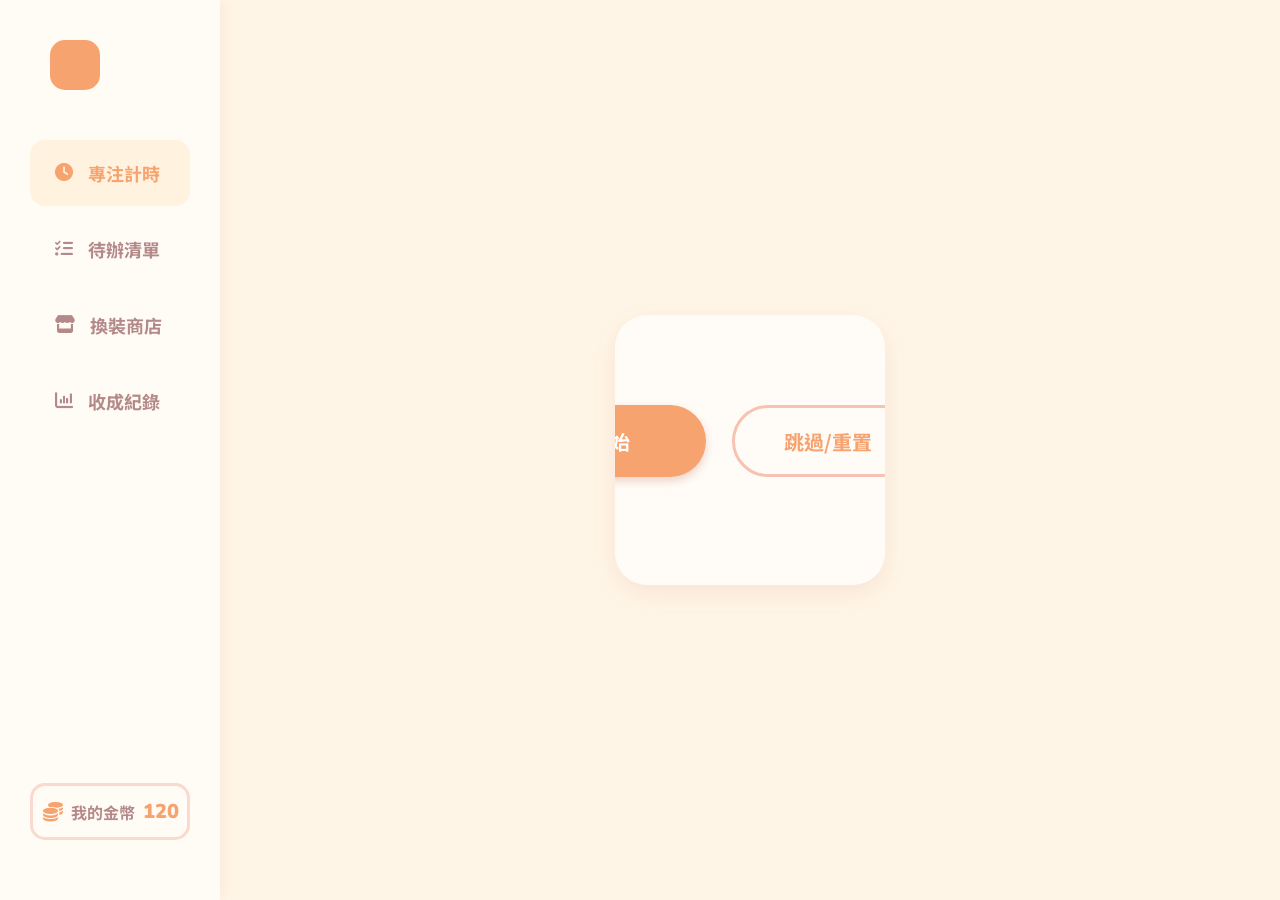
==== commit 9315edf4: "Update index.html" ====
--- a/index.html
+++ b/index.html
@@ -47,52 +47,50 @@
             <!-- 頁面 1：專注計時 -->
             <div id="page-timer" class="page-section active">
                 <div id="avatar-svg-container" class="avatar-box">
-                    <!-- 多圖層 PNG 紙娃容器 (嚴格由下到上，每組先 mask 後 line) -->
+                  <!-- 多圖層 PNG 紙娃容器 (嚴格由下到上，每組先 mask 後 line) -->
 <div class="avatar-layered-container" style="position: relative; width: 100%; height: 100%;">
     <!-- 1. 辮髮 (Hair Ext) -->
-    <img src="images/avatar/hair_ext_01_mask.png" class="avatar-layer avatar-mask" alt="hair ext mask" style="position: absolute; top: 0; left: 0; width: 100%; height: 100%; object-fit: contain; pointer-events: none; z-index: 1;">
-    <img src="images/avatar/hair_ext_01_line.png" class="avatar-layer avatar-line" alt="hair ext line" style="position: absolute; top: 0; left: 0; width: 100%; height: 100%; object-fit: contain; pointer-events: none; z-index: 2;">
+    <img src="hair_ext_01_mask.png" class="avatar-layer avatar-mask" alt="hair ext mask" style="position: absolute; top: 0; left: 0; width: 100%; height: 100%; object-fit: contain; pointer-events: none; z-index: 1;">
+    <img src="hair_ext_01_line.png" class="avatar-layer avatar-line" alt="hair ext line" style="position: absolute; top: 0; left: 0; width: 100%; height: 100%; object-fit: contain; pointer-events: none; z-index: 2;">
 
     <!-- 2. 身體 (Body) -->
-    <img src="images/avatar/body_01_mask.png" class="avatar-layer avatar-mask" alt="body mask" style="position: absolute; top: 0; left: 0; width: 100%; height: 100%; object-fit: contain; pointer-events: none; z-index: 3;">
-    <img src="images/avatar/body_01_line.png" class="avatar-layer avatar-line" alt="body line" style="position: absolute; top: 0; left: 0; width: 100%; height: 100%; object-fit: contain; pointer-events: none; z-index: 4;">
+    <img src="body_01_mask.png" class="avatar-layer avatar-mask" alt="body mask" style="position: absolute; top: 0; left: 0; width: 100%; height: 100%; object-fit: contain; pointer-events: none; z-index: 3;">
+    <img src="body_01_line.png" class="avatar-layer avatar-line" alt="body line" style="position: absolute; top: 0; left: 0; width: 100%; height: 100%; object-fit: contain; pointer-events: none; z-index: 4;">
 
     <!-- 3. 後發 (Hair Back) -->
-    <img src="images/avatar/hair_back_01_mask.png" class="avatar-layer avatar-mask" alt="hair back mask" style="position: absolute; top: 0; left: 0; width: 100%; height: 100%; object-fit: contain; pointer-events: none; z-index: 5;">
-    <img src="images/avatar/hair_back_01_line.png" class="avatar-layer avatar-line" alt="hair back line" style="position: absolute; top: 0; left: 0; width: 100%; height: 100%; object-fit: contain; pointer-events: none; z-index: 6;">
+    <img src="hair_back_01_mask.png" class="avatar-layer avatar-mask" alt="hair back mask" style="position: absolute; top: 0; left: 0; width: 100%; height: 100%; object-fit: contain; pointer-events: none; z-index: 5;">
+    <img src="hair_back_01_line.png" class="avatar-layer avatar-line" alt="hair back line" style="position: absolute; top: 0; left: 0; width: 100%; height: 100%; object-fit: contain; pointer-events: none; z-index: 6;">
 
     <!-- 4. 呆毛 (Ahoge 02、03) -->
-    <img src="images/avatar/ahoge_02_mask.png" class="avatar-layer avatar-mask" alt="ahoge 02 mask" style="position: absolute; top: 0; left: 0; width: 100%; height: 100%; object-fit: contain; pointer-events: none; z-index: 7;">
-    <img src="images/avatar/ahoge_02_line.png" class="avatar-layer avatar-line" alt="ahoge 02 line" style="position: absolute; top: 0; left: 0; width: 100%; height: 100%; object-fit: contain; pointer-events: none; z-index: 8;">
-    <img src="images/avatar/ahoge_03_mask.png" class="avatar-layer avatar-mask" alt="ahoge 03 mask" style="position: absolute; top: 0; left: 0; width: 100%; height: 100%; object-fit: contain; pointer-events: none; z-index: 9;">
-    <img src="images/avatar/ahoge_03_line.png" class="avatar-layer avatar-line" alt="ahoge 03 line" style="position: absolute; top: 0; left: 0; width: 100%; height: 100%; object-fit: contain; pointer-events: none; z-index: 10;">
+    <img src="ahoge_02_mask.png" class="avatar-layer avatar-mask" alt="ahoge 02 mask" style="position: absolute; top: 0; left: 0; width: 100%; height: 100%; object-fit: contain; pointer-events: none; z-index: 7;">
+    <img src="ahoge_02_line.png" class="avatar-layer avatar-line" alt="ahoge 02 line" style="position: absolute; top: 0; left: 0; width: 100%; height: 100%; object-fit: contain; pointer-events: none; z-index: 8;">
+    <img src="ahoge_03_mask.png" class="avatar-layer avatar-mask" alt="ahoge 03 mask" style="position: absolute; top: 0; left: 0; width: 100%; height: 100%; object-fit: contain; pointer-events: none; z-index: 9;">
+    <img src="ahoge_03_line.png" class="avatar-layer avatar-line" alt="ahoge 03 line" style="position: absolute; top: 0; left: 0; width: 100%; height: 100%; object-fit: contain; pointer-events: none; z-index: 10;">
 
     <!-- 5. 五官：眼睛與嘴巴 (在瀏海後方) -->
-    <img src="images/avatar/eye01_mask.png" class="avatar-layer avatar-mask" alt="eye mask" style="position: absolute; top: 0; left: 0; width: 100%; height: 100%; object-fit: contain; pointer-events: none; z-index: 11;">
-    <img src="images/avatar/eye01_line.png" class="avatar-layer avatar-line" alt="eye line" style="position: absolute; top: 0; left: 0; width: 100%; height: 100%; object-fit: contain; pointer-events: none; z-index: 12;">
-    <img src="images/avatar/mouth_01.png" class="avatar-layer avatar-line" alt="mouth" style="position: absolute; top: 0; left: 0; width: 100%; height: 100%; object-fit: contain; pointer-events: none; z-index: 13;">
+    <img src="eye01_mask.png" class="avatar-layer avatar-mask" alt="eye mask" style="position: absolute; top: 0; left: 0; width: 100%; height: 100%; object-fit: contain; pointer-events: none; z-index: 11;">
+    <img src="eye01_line.png" class="avatar-layer avatar-line" alt="eye line" style="position: absolute; top: 0; left: 0; width: 100%; height: 100%; object-fit: contain; pointer-events: none; z-index: 12;">
+    <img src="mouth_01.png" class="avatar-layer avatar-line" alt="mouth" style="position: absolute; top: 0; left: 0; width: 100%; height: 100%; object-fit: contain; pointer-events: none; z-index: 13;">
 
     <!-- 6. 瀏海 (Hair Front) -->
-    <img src="images/avatar/hair_front_01_mask.png" class="avatar-layer avatar-mask" alt="hair front mask" style="position: absolute; top: 0; left: 0; width: 100%; height: 100%; object-fit: contain; pointer-events: none; z-index: 14;">
-    <img src="images/avatar/hair_front_01_line.png" class="avatar-layer avatar-line" alt="hair front line" style="position: absolute; top: 0; left: 0; width: 100%; height: 100%; object-fit: contain; pointer-events: none; z-index: 15;">
+    <img src="hair_front_01_mask.png" class="avatar-layer avatar-mask" alt="hair front mask" style="position: absolute; top: 0; left: 0; width: 100%; height: 100%; object-fit: contain; pointer-events: none; z-index: 14;">
+    <img src="hair_front_01_line.png" class="avatar-layer avatar-line" alt="hair front line" style="position: absolute; top: 0; left: 0; width: 100%; height: 100%; object-fit: contain; pointer-events: none; z-index: 15;">
 
     <!-- 7. 眉毛 (調整到瀏海的前面) -->
-    <img src="images/avatar/eyebrow_01.png" class="avatar-layer avatar-line" alt="eyebrow" style="position: absolute; top: 0; left: 0; width: 100%; height: 100%; object-fit: contain; pointer-events: none; z-index: 16;">
+    <img src="eyebrow_01.png" class="avatar-layer avatar-line" alt="eyebrow" style="position: absolute; top: 0; left: 0; width: 100%; height: 100%; object-fit: contain; pointer-events: none; z-index: 16;">
 
     <!-- 8. 衣服 (Clothes Base) -->
-    <img src="images/avatar/clothes_base_02_mask.png" class="avatar-layer avatar-mask" alt="clothes mask" style="position: absolute; top: 0; left: 0; width: 100%; height: 100%; object-fit: contain; pointer-events: none; z-index: 17;">
-    <img src="images/avatar/clothes_base_02_line.png" class="avatar-layer avatar-line" alt="clothes line" style="position: absolute; top: 0; left: 0; width: 100%; height: 100%; object-fit: contain; pointer-events: none; z-index: 18;">
+    <img src="clothes_base_02_mask.png" class="avatar-layer avatar-mask" alt="clothes mask" style="position: absolute; top: 0; left: 0; width: 100%; height: 100%; object-fit: contain; pointer-events: none; z-index: 17;">
+    <img src="clothes_base_02_line.png" class="avatar-layer avatar-line" alt="clothes line" style="position: absolute; top: 0; left: 0; width: 100%; height: 100%; object-fit: contain; pointer-events: none; z-index: 18;">
 
     <!-- 9. 外套 (Clothes Outer) -->
-    <img src="images/avatar/clothes_outer_01_mask.png" class="avatar-layer avatar-mask" alt="outer mask" style="position: absolute; top: 0; left: 0; width: 100%; height: 100%; object-fit: contain; pointer-events: none; z-index: 19;">
-    <img src="images/avatar/clothes_outer_01_line.png" class="avatar-layer avatar-line" alt="outer line" style="position: absolute; top: 0; left: 0; width: 100%; height: 100%; object-fit: contain; pointer-events: none; z-index: 20;">
+    <img src="clothes_outer_01_mask.png" class="avatar-layer avatar-mask" alt="outer mask" style="position: absolute; top: 0; left: 0; width: 100%; height: 100%; object-fit: contain; pointer-events: none; z-index: 19;">
+    <img src="clothes_outer_01_line.png" class="avatar-layer avatar-line" alt="outer line" style="position: absolute; top: 0; left: 0; width: 100%; height: 100%; object-fit: contain; pointer-events: none; z-index: 20;">
 
     <!-- 10. 鞋子 (Shoes) -->
-    <img src="images/avatar/shoes_01_mask.png" class="avatar-layer avatar-mask" alt="shoes mask" style="position: absolute; top: 0; left: 0; width: 100%; height: 100%; object-fit: contain; pointer-events: none; z-index: 21;">
-    <img src="images/avatar/shoes_01_line.png" class="avatar-layer avatar-line" alt="shoes line" style="position: absolute; top: 0; left: 0; width: 100%; height: 100%; object-fit: contain; pointer-events: none; z-index: 22;">
+    <img src="shoes_01_mask.png" class="avatar-layer avatar-mask" alt="shoes mask" style="position: absolute; top: 0; left: 0; width: 100%; height: 100%; object-fit: contain; pointer-events: none; z-index: 21;">
+    <img src="shoes_01_line.png" class="avatar-layer avatar-line" alt="shoes line" style="position: absolute; top: 0; left: 0; width: 100%; height: 100%; object-fit: contain; pointer-events: none; z-index: 22;">
 </div>
-                </div>
-
                 <div id="current-task-banner" class="task-banner">
                     目前專注任務：<span id="active-task-name">尚未選擇任務 (點擊待辦清單設定)</span>
                 </div>
--- a/style.css
+++ b/style.css
@@ -50,12 +50,12 @@
 .nav-item:hover { background-color: rgba(255, 243, 224, 0.6); }
 .nav-item.active { background-color: var(--primary-bg); color: var(--primary); }
 .coin-display {
-    display: flex; align-items: center; gap: 15px; padding: 15px 20px;
+    display: flex; align-items: center; gap: 8px; padding: 12px 10px;
     border-radius: 15px; border: 3px solid #FAD9CF; background-color: var(--sidebar-bg); margin-bottom: 20px;
 }
-.icon-coin { color: var(--primary); font-size: 24px; }
-.coin-label { color: var(--text-muted); font-size: 18px; font-weight: 700; }
-.coin-value { color: var(--primary); font-family: 'Nunito', sans-serif; font-size: 24px; font-weight: 900; margin-left: auto; }
+.icon-coin { color: var(--primary); font-size: 20px; }
+.coin-label { color: var(--text-muted); font-size: 16px; font-weight: 700; white-space: nowrap; }
+.coin-value { color: var(--primary); font-family: 'Nunito', sans-serif; font-size: 20px; font-weight: 900; margin-left: auto; white-space: nowrap; }
 
 /* ================= 頁面切換機制 ================= */
 .main-content { flex: 1; min-width: 0; min-height: 0; position: relative; overflow: auto; }
@@ -80,13 +80,21 @@
 .btn-primary { background-color: var(--primary); color: #FFF; box-shadow: 0 4px 10px rgba(167, 42, 0, 0.2); }
 
 /* ================= 頁面 1：專注計時 ================= */
-.avatar-box { 
-    width: min(460px, 30vh); height: min(460px, 30vh); 
+.avatar-box, .character-preview-box { 
+    width: 450px;   /* 固定寬度 */
+    height: 420px;  /* 固定高度，讓它變成完美正方形 */
     background-color: var(--card-bg-alt); 
     box-shadow: var(--shadow-soft); 
     border-radius: 32px; 
-    display: flex; justify-content: center; align-items: center; 
+    display: flex; 
+    justify-content: center; 
+    align-items: center; 
     overflow: hidden;
+    position: relative; /* 確保多圖層絕對定位對齊 */
+}
+
+.avatar-layered-container > .avatar-mask {
+    filter: brightness(0) invert(1);
 }
 
 /* 任務橫幅樣式 */
@@ -193,17 +201,440 @@
 .character-panel { display: flex; flex-direction: column; width: min(486px, 40%); min-width: 0; height: min(650px, 82vh); padding-top: 20px; }
 .shop-panel { width: min(850px, 60%); height: min(650px, 82vh); min-width: 0; background-color: var(--card-bg); border-radius: 32px; padding: clamp(20px, 3vw, 45px) clamp(20px, 3vw, 50px); box-shadow: var(--shadow-soft); display: flex; flex-direction: column; }
 .character-panel .section-title { margin-bottom: 40px; }
-.shop-header { display: flex; justify-content: space-between; align-items: flex-start; margin-bottom: 40px; }
-.shop-header .section-title { margin-bottom: 0; }
+.shop-header { 
+    display: flex; 
+    flex-direction: column; /* 改為垂直排列 */
+    align-items: flex-start; /* 靠左對齊 */
+    gap: 12px;               /* 標題與按鈕之間的間距 */
+    margin-bottom: 25px; 
+}
+.shop-header .section-title { 
+    margin-bottom: 0; 
+}
 .character-preview-box { flex: 1; background-color: var(--card-bg); border-radius: 32px; box-shadow: var(--shadow-soft); overflow: hidden; }
-.filter-toggle { display: flex; background-color: var(--bg-color); border-radius: 12px; padding: 6px; gap: 5px; }
-.filter-btn { background: transparent; border: none; color: var(--text-muted); font-size: 16px; font-weight: 500; padding: 8px 20px; border-radius: 8px; cursor: pointer; transition: all 0.2s; }
-.filter-btn.active { background-color: #FFF; color: var(--primary); box-shadow: 0 2px 8px rgba(0,0,0,0.1); }
-.shop-grid { display: flex; flex-wrap: wrap; gap: 30px; }
-.shop-item { width: 189px; height: 189px; background-color: #FEFEFE; border: 2px solid transparent; border-radius: 20px; cursor: pointer; transition: transform 0.2s; }
-.shop-item.selected { border-color: var(--primary); }
+/* 分類按鈕長條狀容器與按鈕樣式 */
+.filter-toggle { 
+    display: flex; 
+    flex-wrap: wrap; 
+    background-color: var(--bg-color); 
+    border-radius: 12px; 
+    padding: 6px; 
+    gap: 6px; 
+    width: 100%; /* 讓它橫向展開 */
+}
+
+.filter-btn { 
+    background: transparent; 
+    border: none; 
+    color: var(--text-muted); 
+    font-size: 13px; 
+    font-weight: 500; 
+    padding: 6px 12px; 
+    border-radius: 8px; 
+    cursor: pointer; 
+    transition: all 0.2s; 
+    white-space: nowrap;
+}
+
+.filter-btn.active { 
+    background-color: #FFF; 
+    color: var(--primary); 
+    box-shadow: 0 2px 8px rgba(0,0,0,0.1); 
+}
+.shop-grid {
+    display: grid;
+    grid-template-columns: repeat(4, 1fr); /* 改為 4 欄緊湊排列 */
+    gap: 10px;
+    overflow-y: auto;
+    max-height: 360px;
+    padding: 5px;
+}
+
+.shop-item {
+    background-color: #FEFEFE;
+    border: 2px solid transparent; 
+    border-radius: 12px;
+    cursor: pointer;
+    transition: all 0.2s;
+    display: flex;
+    flex-direction: column;
+    align-items: center;
+    justify-content: center;
+    padding: 8px;
+    gap: 4px;
+    box-shadow: 0 2px 4px rgba(0,0,0,0.03);
+    height: 100px; /* 縮小格子高度 */
+}
+
+.shop-item-preview {
+    position: relative;
+    width: 40px; /* 縮小縮圖尺寸 */
+    height: 40px;
+}
 .shop-item:hover { transform: scale(1.03); }
-
+/* ================= 頁面 3：換裝商店精準排版修復 ================= */
+#page-shop.active { 
+    display: flex; 
+    flex-direction: row; 
+    align-items: center; 
+    justify-content: center; 
+    gap: 30px; 
+    padding: 30px;
+}
+
+/* 讓左右兩個 Panel (Card) 高度一樣 */
+.character-panel { 
+    display: flex; 
+    flex-direction: column; 
+    width: 420px; 
+    height: 620px; /* 固定高度 */
+    background-color: var(--card-bg);
+    border-radius: 32px;
+    padding: 35px 30px;
+    box-shadow: var(--shadow-soft);
+}
+
+.shop-panel { 
+    width: 650px; 
+    height: 620px; /* 與左側保持一樣高 */
+    background-color: var(--card-bg); 
+    border-radius: 32px; 
+    padding: 35px 40px; 
+    box-shadow: var(--shadow-soft); 
+    display: flex; 
+    flex-direction: column; 
+    position: relative; /* 供底部調色盤固定定位用 */
+}
+
+/* 標題與頂部對齊 */
+.character-panel .section-title, 
+.shop-header { 
+    margin-bottom: 25px; 
+}
+
+/* 角色預覽正方形框 */
+.character-preview-box { 
+    width: 100%; 
+    flex: 1; 
+    background-color: var(--bg-color); 
+    border-radius: 24px; 
+    overflow: hidden; 
+    position: relative; 
+}
+
+.preview-mode-toggle {
+    display: inline-flex;
+    align-items: center;
+    align-self: flex-start;
+    gap: 10px;
+    margin-top: 14px;
+    padding: 0;
+    border: 0;
+    background: transparent;
+    color: var(--text-dark);
+    font: inherit;
+    cursor: pointer;
+}
+
+.preview-mode-switch {
+    display: flex;
+    align-items: center;
+    width: 48px;
+    height: 26px;
+    padding: 3px;
+    border-radius: 999px;
+    background: #CBBFB6;
+    transition: background-color 0.2s ease;
+}
+
+.preview-mode-switch span {
+    width: 20px;
+    height: 20px;
+    border-radius: 50%;
+    background: #FFF;
+    box-shadow: 0 1px 3px rgba(0, 0, 0, 0.2);
+    transition: transform 0.2s ease;
+}
+
+.preview-mode-toggle[aria-checked="true"] .preview-mode-switch {
+    background: var(--primary);
+}
+
+.preview-mode-toggle[aria-checked="true"] .preview-mode-switch span {
+    transform: translateX(22px);
+}
+
+.preview-mode-label {
+    display: flex;
+    align-items: center;
+    gap: 6px;
+    font-size: 14px;
+    font-weight: 700;
+}
+
+.preview-mode-label strong {
+    color: var(--text-muted);
+    font-family: 'Nunito', sans-serif;
+}
+
+.preview-mode-toggle[aria-checked="true"] .preview-mode-label strong {
+    color: var(--primary);
+}
+
+/* 商店網格展示區 */
+.shop-grid {
+    display: grid;
+    grid-template-columns: repeat(3, 1fr);
+    gap: 15px;
+    overflow-y: auto;
+    max-height: 360px;
+    padding-bottom: 70px; /* 留出底部調色盤的空間，避免內容被蓋住 */
+}
+
+/* 網格格子：未選中無框，選中帶有 selected 邊框 */
+.shop-item {
+    background-color: #FEFEFE;
+    border: 2px solid transparent; 
+    border-radius: 16px;
+    cursor: pointer;
+    transition: all 0.2s;
+    display: flex;
+    flex-direction: column;
+    align-items: center;
+    justify-content: center;
+    padding: 12px;
+    gap: 6px;
+    box-shadow: 0 2px 6px rgba(0,0,0,0.03);
+    height: 120px;
+}
+
+.shop-item.selected {
+    border-color: var(--primary); 
+    background-color: var(--primary-bg);
+}
+
+.shop-item:hover {
+    transform: translateY(-2px);
+}
+
+.shop-item-locked {
+    cursor: pointer;
+}
+
+/* 縮圖容器：支援 Line + Mask 疊加 */
+.shop-item-preview {
+    position: relative;
+    width: 50px;
+    height: 50px;
+}
+
+.shop-thumb-layer {
+    position: absolute;
+    top: 0;
+    left: 0;
+    width: 100%;
+    height: 100%;
+    object-fit: contain;
+    pointer-events: none;
+    z-index: 1;
+}
+
+.shop-item-lock-overlay {
+    position: absolute;
+    inset: 0;
+    z-index: 2;
+    display: flex;
+    align-items: center;
+    justify-content: center;
+    color: #FFF;
+    background: rgba(0, 0, 0, 0.48);
+    border-radius: 6px;
+    font-size: 22px;
+    pointer-events: none;
+}
+
+.shop-thumb-mask {
+    position: absolute;
+    inset: 0;
+    background-color: var(--shop-mask-color, transparent);
+    mask-position: center;
+    mask-repeat: no-repeat;
+    mask-size: contain;
+    -webkit-mask-position: center;
+    -webkit-mask-repeat: no-repeat;
+    -webkit-mask-size: contain;
+    pointer-events: none;
+}
+
+.avatar-mask-tint {
+    position: absolute;
+    inset: 0;
+    background-color: #FFFFFF;
+    mask-position: center;
+    mask-repeat: no-repeat;
+    mask-size: contain;
+    -webkit-mask-position: center;
+    -webkit-mask-repeat: no-repeat;
+    -webkit-mask-size: contain;
+    pointer-events: none;
+}
+
+.shop-thumb-original {
+    mix-blend-mode: multiply;
+}
+
+.avatar-layer-line-original {
+    mix-blend-mode: multiply;
+}
+
+.shop-item-name {
+    font-size: 13px;
+    font-weight: 700;
+    color: var(--text-dark);
+}
+
+.shop-item-price {
+    display: flex;
+    align-items: center;
+    justify-content: center;
+    gap: 4px;
+    color: var(--primary);
+    font-size: 12px;
+    font-weight: 700;
+    line-height: 1;
+}
+
+.shop-item-price .icon-coin {
+    font-size: 12px;
+}
+
+.shop-purchase-dialog {
+    width: min(360px, calc(100vw - 32px));
+    margin: auto;
+    padding: 28px;
+    border: 0;
+    border-radius: 20px;
+    background: var(--card-bg);
+    color: var(--text-dark);
+    box-shadow: 0 16px 48px rgba(65, 45, 35, 0.24);
+}
+
+.shop-purchase-dialog::backdrop {
+    background: rgba(35, 28, 25, 0.45);
+}
+
+.shop-purchase-message {
+    margin: 0 0 24px;
+    color: var(--text-dark);
+    font-size: 18px;
+    font-weight: 700;
+    text-align: center;
+}
+
+.shop-purchase-actions {
+    display: flex;
+    justify-content: center;
+    gap: 12px;
+}
+
+.shop-purchase-button {
+    min-width: 88px;
+    padding: 9px 20px;
+    border: 2px solid transparent;
+    border-radius: 12px;
+    font: inherit;
+    font-weight: 700;
+    cursor: pointer;
+}
+
+.shop-purchase-button-primary {
+    background: var(--primary);
+    color: #FFF;
+}
+
+.shop-purchase-button-secondary {
+    border-color: var(--primary-light);
+    background: #FFF;
+    color: var(--text-muted);
+}
+
+/* 調色 UI 區塊：固定在 Card 底部不重疊 */
+.shop-color-panel {
+    display: flex;
+    justify-content: space-between;
+    align-items: center;
+    padding-top: 15px;
+    border-top: 2px dashed #EEDFCE;
+}
+
+.preset-colors-row {
+    display: flex;
+    align-items: center;
+    gap: 8px;
+}
+
+.color-panel-label {
+    font-size: 14px;
+    font-weight: 700;
+    color: var(--text-muted);
+}
+
+.mask-color-target {
+    margin-left: 4px;
+    color: var(--primary);
+    font-size: 13px;
+    font-weight: 700;
+    white-space: nowrap;
+}
+
+.preset-color-btn {
+    width: 26px;
+    height: 26px;
+    border-radius: 50%;
+    border: 2px solid #FFF;
+    box-shadow: 0 2px 4px rgba(0,0,0,0.15);
+    cursor: pointer;
+    transition: transform 0.2s;
+}
+
+.preset-color-btn:hover {
+    transform: scale(1.15);
+}
+
+.custom-color-picker-box {
+    position: relative;
+    display: flex;
+    align-items: center;
+    gap: 6px;
+}
+
+.palette-icon-label {
+    background-color: var(--primary-bg);
+    color: var(--primary);
+    border: 2px solid var(--primary-light);
+    padding: 6px 14px;
+    border-radius: 12px;
+    font-size: 14px;
+    font-weight: 700;
+    cursor: pointer;
+    display: flex;
+    align-items: center;
+    gap: 6px;
+    transition: all 0.2s;
+}
+
+.palette-icon-label:hover {
+    background-color: var(--primary);
+    color: #FFF;
+}
+
+#custom-color-input {
+    position: absolute;
+    opacity: 0;
+    width: 0;
+    height: 0;
+    pointer-events: none;
+}
 /* ================= 頁面 4：手繪稿風格雙欄排版 (完美置中與上下留白) ================= */
 #page-achievements.active {
     display: flex;
@@ -300,10 +731,23 @@
     gap: 14px; 
 }
 
+.sketch-subject-list.is-empty {
+    flex: 1;
+    justify-content: flex-end;
+}
+
+.sketch-subject-list.is-empty + .harvest-pagination {
+    margin-top: 4px;
+}
+
 .harvest-empty {
     color: var(--text-muted);
     font-size: 14px;
     padding: 12px 0;
+}
+
+.sketch-subject-list.is-empty .harvest-empty {
+    padding: 4px 0 0;
 }
 
 .sketch-subject-row { 
@@ -349,34 +793,16 @@
 }
 
 .harvest-tomato {
-    position: relative;
-    display: inline-block;
+    display: inline-flex;
     flex: 0 0 24px;
     width: 24px;
     height: 28px;
 }
 
-.harvest-tomato::before {
-    position: absolute;
-    right: 3px;
-    bottom: 1px;
-    left: 3px;
-    height: 19px;
-    border-radius: 50%;
-    background: #E76F51;
-    content: "";
-}
-
-.harvest-tomato::after {
-    position: absolute;
-    top: 3px;
-    left: 9px;
-    width: 8px;
-    height: 6px;
-    border-radius: 8px 0;
-    background: #8FBF78;
-    content: "";
-    transform: rotate(-25deg);
+.harvest-tomato-icon {
+    display: block;
+    width: 24px;
+    height: 28px;
 }
 
 .harvest-pagination {
@@ -599,64 +1025,19 @@
     pointer-events: none;
 }
 
+@media (max-width: 1360px) {
+    .heatmap-card-header {
+        flex-wrap: wrap;
+        gap: 12px;
+    }
+
+    .heatmap-controls {
+        max-width: 100%;
+        flex-wrap: wrap;
+    }
+}
+
 @media (max-width: 1100px) {
-    .sidebar {
-        padding: 28px 18px;
-    }
-
-    .nav-item {
-        padding: 16px 14px;
-        font-size: 15px;
-    }
-
-    #page-achievements.active {
-        padding-top: 32px;
-    }
-
-    .sketch-content-row {
-        flex-direction: column;
-    }
-
-    .sketch-right-col {
-        display: grid;
-        grid-template-columns: minmax(0, 0.8fr) minmax(0, 1.2fr);
-        align-items: stretch;
-    }
-
-    .sketch-right-bottom {
-        min-height: 300px;
-    }
-}
-
-@media (max-width: 1100px) {
-    #page-shop.active {
-        flex-direction: column;
-        align-items: stretch;
-        justify-content: flex-start;
-        overflow-y: auto;
-    }
-
-    .character-panel,
-    .shop-panel {
-        width: 100%;
-        height: auto;
-    }
-
-    .character-panel {
-        padding-top: 0;
-    }
-
-    .character-preview-box {
-        height: min(40vh, 320px);
-        flex: none;
-    }
-
-    .shop-panel {
-        min-height: 420px;
-    }
-}
-
-@media (max-width: 760px) {
     body {
         align-items: stretch;
         background-color: var(--bg-color);
@@ -697,6 +1078,134 @@
         flex: 1;
         justify-content: center;
         gap: 4px;
+        padding: 9px 5px;
+        border-radius: 10px;
+        font-size: clamp(11px, 1.3vw, 14px);
+        white-space: nowrap;
+    }
+
+    .coin-display {
+        gap: 5px;
+        margin: 0;
+        padding: 6px;
+        border-width: 2px;
+    }
+
+    .coin-label {
+        display: none;
+    }
+
+    .icon-coin {
+        font-size: 15px;
+    }
+
+    .coin-value {
+        font-size: 14px;
+    }
+
+    .main-content {
+        width: 100%;
+        flex: 1 1 auto;
+    }
+
+    #page-achievements.active {
+        padding-top: 32px;
+    }
+
+    .sketch-content-row {
+        flex-direction: column;
+    }
+
+    .sketch-right-col {
+        display: flex;
+        flex-direction: column;
+    }
+
+    .sketch-right-bottom {
+        min-height: 300px;
+    }
+
+    .heatmap-card-header {
+        flex-wrap: wrap;
+        gap: 12px;
+    }
+
+    .heatmap-controls {
+        max-width: 100%;
+        flex-wrap: wrap;
+    }
+}
+
+@media (max-width: 1100px) {
+    #page-shop.active {
+        flex-direction: column;
+        align-items: stretch;
+        justify-content: flex-start;
+        overflow-y: auto;
+    }
+
+    .character-panel,
+    .shop-panel {
+        width: 100%;
+        height: auto;
+    }
+
+    .character-panel {
+        padding-top: 0;
+    }
+
+    .character-preview-box {
+        height: min(40vh, 320px);
+        flex: none;
+    }
+
+    .shop-panel {
+        min-height: 420px;
+    }
+
+}
+
+@media (max-width: 760px) {
+    body {
+        align-items: stretch;
+        background-color: var(--bg-color);
+    }
+
+    .app-container {
+        width: 100%;
+        height: 100vh;
+        height: 100dvh;
+        max-height: none;
+        flex-direction: column;
+    }
+
+    .sidebar {
+        display: grid;
+        width: 100%;
+        height: auto;
+        flex: 0 0 auto;
+        grid-template-columns: minmax(0, 1fr) auto;
+        align-items: center;
+        gap: 6px;
+        padding: 6px;
+    }
+
+    .logo-box {
+        display: none;
+    }
+
+    .nav-menu {
+        min-width: 0;
+        flex-direction: row;
+        justify-content: space-between;
+        gap: 2px;
+    }
+
+    .nav-item {
+        min-width: 0;
+        flex: 1;
+        justify-content: center;
+        gap: 4px;
         padding: 9px 3px;
         border-radius: 10px;
         font-size: 11px;
@@ -930,3 +1439,268 @@
         border-radius: 6px;
     }
 }
+/* ================= 換裝商店擴充樣式 (網格與調色盤) ================= */
+.shop-grid {
+    display: grid;
+    grid-template-columns: repeat(3, 1fr);
+    gap: 15px;
+    flex: 1 1 0;
+    min-height: 0;
+    overflow-y: auto;
+    max-height: none;
+    padding: 5px 5px 20px;
+    overscroll-behavior: contain;
+}
+
+/* 網格項目：未選中無框，選中有邊框 selected */
+.shop-item {
+    background-color: #FEFEFE;
+    border: 2px solid transparent; /* 預設無框 */
+    border-radius: 16px;
+    cursor: pointer;
+    transition: all 0.2s;
+    display: flex;
+    flex-direction: column;
+    align-items: center;
+    justify-content: center;
+    padding: 12px;
+    gap: 8px;
+    box-shadow: 0 2px 8px rgba(0,0,0,0.03);
+}
+
+.shop-item.selected {
+    border-color: var(--primary); /* 選中時顯示主題邊框 */
+    background-color: var(--primary-bg);
+}
+
+.shop-item:hover {
+    transform: translateY(-2px);
+}
+
+.shop-item-thumb {
+    width: 60px;
+    height: 60px;
+    object-fit: contain;
+}
+
+.shop-item-name {
+    font-size: 13px;
+    font-weight: 700;
+    color: var(--text-dark);
+}
+
+/* 調色 UI 區塊樣式 */
+.shop-color-panel {
+    display: flex;
+    justify-content: space-between;
+    align-items: center;
+    position: static;
+    flex: 0 0 auto;
+    margin-top: auto;
+    padding-top: 15px;
+    border-top: 2px dashed #EEDFCE;
+}
+
+.preset-colors-row {
+    display: flex;
+    align-items: center;
+    gap: 10px;
+}
+
+.color-panel-label {
+    font-size: 14px;
+    font-weight: 700;
+    color: var(--text-muted);
+}
+
+.preset-color-btn {
+    width: 28px;
+    height: 28px;
+    border-radius: 50%;
+    border: 2px solid #FFF;
+    box-shadow: 0 2px 5px rgba(0,0,0,0.15);
+    cursor: pointer;
+    transition: transform 0.2s;
+}
+
+.preset-color-btn:hover {
+    transform: scale(1.15);
+}
+
+.custom-color-picker-box {
+    position: relative;
+    display: flex;
+    align-items: center;
+    gap: 6px;
+}
+
+.palette-icon-label {
+    background-color: var(--primary-bg);
+    color: var(--primary);
+    border: 2px solid var(--primary-light);
+    padding: 6px 14px;
+    border-radius: 12px;
+    font-size: 14px;
+    font-weight: 700;
+    cursor: pointer;
+    display: flex;
+    align-items: center;
+    gap: 6px;
+    transition: all 0.2s;
+}
+
+.palette-icon-label:hover {
+    background-color: var(--primary);
+    color: #FFF;
+}
+
+/* 隱藏原生色票輸入框，透過點擊圖標按鈕觸發 */
+#custom-color-input {
+    position: absolute;
+    opacity: 0;
+    width: 0;
+    height: 0;
+    pointer-events: none;
+}
+
+@media (max-width: 1100px) {
+    .shop-grid {
+        flex: 1 1 0;
+        min-height: 0;
+        max-height: none;
+        overflow-y: auto;
+    }
+}
+
+@media (max-width: 760px) {
+    .shop-grid {
+        grid-template-columns: repeat(auto-fit, minmax(120px, 1fr));
+    }
+
+    .shop-item {
+        width: 100%;
+        height: clamp(100px, 30vw, 140px);
+    }
+}
+
+@media (max-height: 1100px) and (min-width: 761px) {
+    .avatar-box {
+        width: clamp(240px, 30vh, 330px);
+        height: clamp(240px, 30vh, 330px);
+    }
+}
+
+@media (max-width: 760px) and (max-height: 760px) {
+    #page-timer.active {
+        padding: 6px 12px;
+    }
+
+    .avatar-box {
+        width: clamp(110px, 27vh, 180px);
+        height: clamp(110px, 27vh, 180px);
+    }
+
+    .task-banner {
+        margin: 6px 0;
+    }
+
+    .timer-display {
+        margin-bottom: 8px;
+        font-size: clamp(48px, 12vh, 72px);
+    }
+
+    .control-buttons {
+        margin-bottom: 8px;
+    }
+
+    .control-buttons .btn {
+        height: 48px;
+    }
+
+    .settings-panel {
+        gap: 8px;
+        padding: 10px;
+    }
+
+    .setting-card {
+        gap: 6px;
+        padding: 8px 4px;
+    }
+
+    .sound-floating-btn {
+        margin-top: 6px;
+    }
+}
+
+@media (max-width: 1100px) and (max-height: 760px) {
+    #page-timer.active {
+        padding: 4px 12px;
+    }
+
+    .avatar-box {
+        width: clamp(120px, 23vh, 170px);
+        height: clamp(120px, 23vh, 170px);
+    }
+
+    .task-banner {
+        margin: 4px 0;
+    }
+
+    .timer-display {
+        margin-bottom: 6px;
+        font-size: clamp(48px, 12vh, 72px);
+    }
+
+    .control-buttons {
+        margin-bottom: 6px;
+    }
+
+    .control-buttons .btn {
+        height: 48px;
+    }
+
+    .settings-panel {
+        gap: 8px;
+        padding: 10px;
+    }
+
+    .setting-card {
+        gap: 6px;
+        padding: 8px 4px;
+    }
+
+    .sound-floating-btn {
+        margin-top: 4px;
+    }
+}
+
+.eyedropper-btn {
+    display: flex;
+    align-items: center;
+    justify-content: center;
+    width: 36px;
+    height: 36px;
+    border: 2px solid var(--primary-light);
+    border-radius: 12px;
+    background-color: var(--primary-bg);
+    color: var(--primary);
+    cursor: pointer;
+    transition: all 0.2s;
+}
+
+.eyedropper-btn:hover:not(:disabled) {
+    background-color: var(--primary);
+    color: #FFF;
+}
+
+.eyedropper-btn:disabled {
+    opacity: 0.5;
+    cursor: not-allowed;
+}
+
+@media (max-width: 1100px) {
+    .shop-panel {
+        height: min(620px, 80dvh);
+        min-height: 420px;
+    }
+}
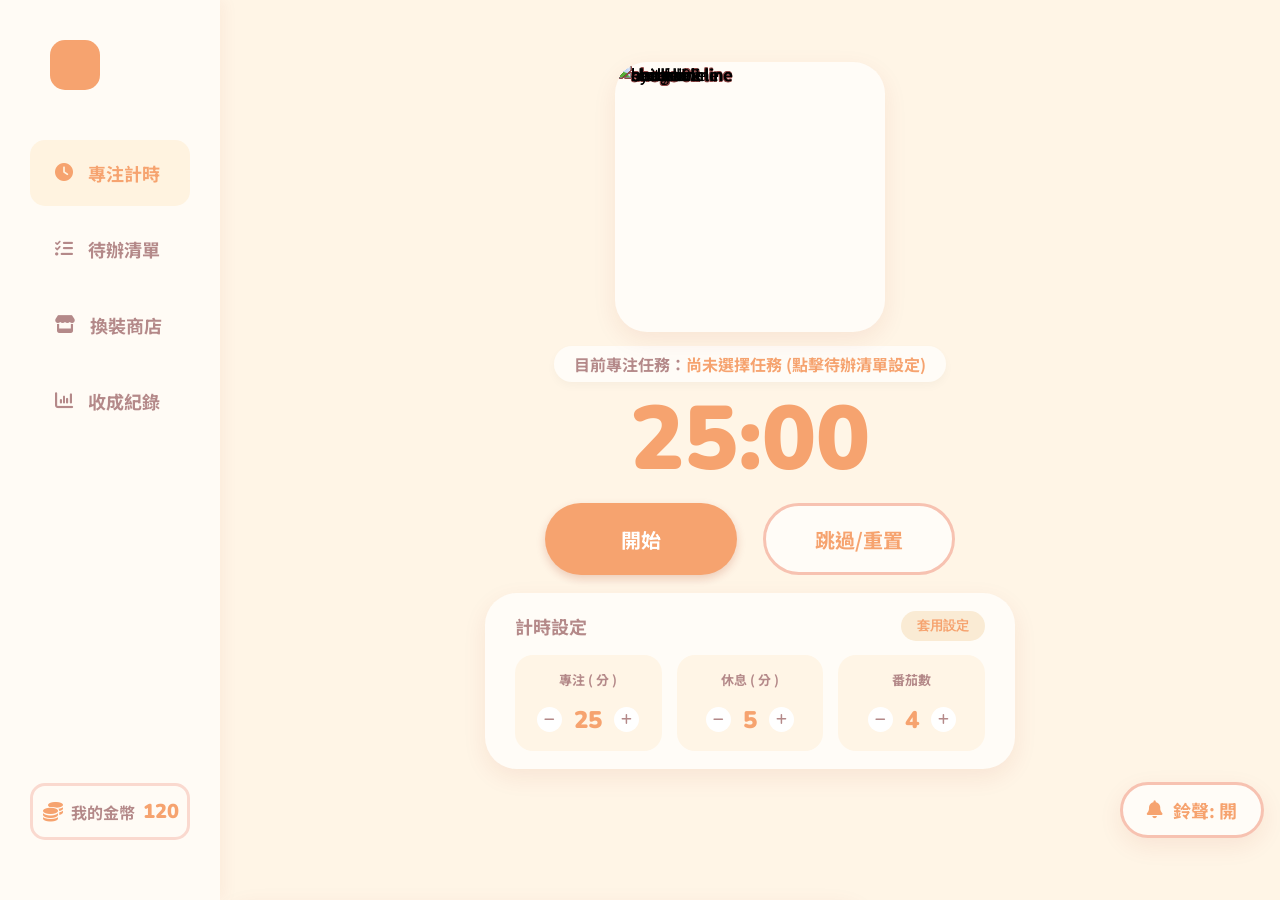
==== commit c874a3e0: "Update index.html" ====
--- a/index.html
+++ b/index.html
@@ -47,50 +47,52 @@
             <!-- 頁面 1：專注計時 -->
             <div id="page-timer" class="page-section active">
                 <div id="avatar-svg-container" class="avatar-box">
-                  <!-- 多圖層 PNG 紙娃容器 (嚴格由下到上，每組先 mask 後 line) -->
-<div class="avatar-layered-container" style="position: relative; width: 100%; height: 100%;">
-    <!-- 1. 辮髮 (Hair Ext) -->
-    <img src="hair_ext_01_mask.png" class="avatar-layer avatar-mask" alt="hair ext mask" style="position: absolute; top: 0; left: 0; width: 100%; height: 100%; object-fit: contain; pointer-events: none; z-index: 1;">
-    <img src="hair_ext_01_line.png" class="avatar-layer avatar-line" alt="hair ext line" style="position: absolute; top: 0; left: 0; width: 100%; height: 100%; object-fit: contain; pointer-events: none; z-index: 2;">
-
-    <!-- 2. 身體 (Body) -->
-    <img src="body_01_mask.png" class="avatar-layer avatar-mask" alt="body mask" style="position: absolute; top: 0; left: 0; width: 100%; height: 100%; object-fit: contain; pointer-events: none; z-index: 3;">
-    <img src="body_01_line.png" class="avatar-layer avatar-line" alt="body line" style="position: absolute; top: 0; left: 0; width: 100%; height: 100%; object-fit: contain; pointer-events: none; z-index: 4;">
-
-    <!-- 3. 後發 (Hair Back) -->
-    <img src="hair_back_01_mask.png" class="avatar-layer avatar-mask" alt="hair back mask" style="position: absolute; top: 0; left: 0; width: 100%; height: 100%; object-fit: contain; pointer-events: none; z-index: 5;">
-    <img src="hair_back_01_line.png" class="avatar-layer avatar-line" alt="hair back line" style="position: absolute; top: 0; left: 0; width: 100%; height: 100%; object-fit: contain; pointer-events: none; z-index: 6;">
-
-    <!-- 4. 呆毛 (Ahoge 02、03) -->
-    <img src="ahoge_02_mask.png" class="avatar-layer avatar-mask" alt="ahoge 02 mask" style="position: absolute; top: 0; left: 0; width: 100%; height: 100%; object-fit: contain; pointer-events: none; z-index: 7;">
-    <img src="ahoge_02_line.png" class="avatar-layer avatar-line" alt="ahoge 02 line" style="position: absolute; top: 0; left: 0; width: 100%; height: 100%; object-fit: contain; pointer-events: none; z-index: 8;">
-    <img src="ahoge_03_mask.png" class="avatar-layer avatar-mask" alt="ahoge 03 mask" style="position: absolute; top: 0; left: 0; width: 100%; height: 100%; object-fit: contain; pointer-events: none; z-index: 9;">
-    <img src="ahoge_03_line.png" class="avatar-layer avatar-line" alt="ahoge 03 line" style="position: absolute; top: 0; left: 0; width: 100%; height: 100%; object-fit: contain; pointer-events: none; z-index: 10;">
-
-    <!-- 5. 五官：眼睛與嘴巴 (在瀏海後方) -->
-    <img src="eye01_mask.png" class="avatar-layer avatar-mask" alt="eye mask" style="position: absolute; top: 0; left: 0; width: 100%; height: 100%; object-fit: contain; pointer-events: none; z-index: 11;">
-    <img src="eye01_line.png" class="avatar-layer avatar-line" alt="eye line" style="position: absolute; top: 0; left: 0; width: 100%; height: 100%; object-fit: contain; pointer-events: none; z-index: 12;">
-    <img src="mouth_01.png" class="avatar-layer avatar-line" alt="mouth" style="position: absolute; top: 0; left: 0; width: 100%; height: 100%; object-fit: contain; pointer-events: none; z-index: 13;">
-
-    <!-- 6. 瀏海 (Hair Front) -->
-    <img src="hair_front_01_mask.png" class="avatar-layer avatar-mask" alt="hair front mask" style="position: absolute; top: 0; left: 0; width: 100%; height: 100%; object-fit: contain; pointer-events: none; z-index: 14;">
-    <img src="hair_front_01_line.png" class="avatar-layer avatar-line" alt="hair front line" style="position: absolute; top: 0; left: 0; width: 100%; height: 100%; object-fit: contain; pointer-events: none; z-index: 15;">
-
-    <!-- 7. 眉毛 (調整到瀏海的前面) -->
-    <img src="eyebrow_01.png" class="avatar-layer avatar-line" alt="eyebrow" style="position: absolute; top: 0; left: 0; width: 100%; height: 100%; object-fit: contain; pointer-events: none; z-index: 16;">
-
-    <!-- 8. 衣服 (Clothes Base) -->
-    <img src="clothes_base_02_mask.png" class="avatar-layer avatar-mask" alt="clothes mask" style="position: absolute; top: 0; left: 0; width: 100%; height: 100%; object-fit: contain; pointer-events: none; z-index: 17;">
-    <img src="clothes_base_02_line.png" class="avatar-layer avatar-line" alt="clothes line" style="position: absolute; top: 0; left: 0; width: 100%; height: 100%; object-fit: contain; pointer-events: none; z-index: 18;">
-
-    <!-- 9. 外套 (Clothes Outer) -->
-    <img src="clothes_outer_01_mask.png" class="avatar-layer avatar-mask" alt="outer mask" style="position: absolute; top: 0; left: 0; width: 100%; height: 100%; object-fit: contain; pointer-events: none; z-index: 19;">
-    <img src="clothes_outer_01_line.png" class="avatar-layer avatar-line" alt="outer line" style="position: absolute; top: 0; left: 0; width: 100%; height: 100%; object-fit: contain; pointer-events: none; z-index: 20;">
-
-    <!-- 10. 鞋子 (Shoes) -->
-    <img src="shoes_01_mask.png" class="avatar-layer avatar-mask" alt="shoes mask" style="position: absolute; top: 0; left: 0; width: 100%; height: 100%; object-fit: contain; pointer-events: none; z-index: 21;">
-    <img src="shoes_01_line.png" class="avatar-layer avatar-line" alt="shoes line" style="position: absolute; top: 0; left: 0; width: 100%; height: 100%; object-fit: contain; pointer-events: none; z-index: 22;">
-</div>
+                    <!-- 多圖層 PNG 紙娃容器 (嚴格由下到上，每組先 mask 後 line) -->
+                    <div class="avatar-layered-container" style="position: relative; width: 100%; height: 100%;">
+                        <!-- 1. 辮髮 (Hair Ext) -->
+                        <img src="hair_ext_01_mask.png" class="avatar-layer avatar-mask" alt="hair ext mask" style="position: absolute; top: 0; left: 0; width: 100%; height: 100%; object-fit: contain; pointer-events: none; z-index: 1;">
+                        <img src="hair_ext_01_line.png" class="avatar-layer avatar-line" alt="hair ext line" style="position: absolute; top: 0; left: 0; width: 100%; height: 100%; object-fit: contain; pointer-events: none; z-index: 2;">
+
+                        <!-- 2. 身體 (Body) -->
+                        <img src="body_01_mask.png" class="avatar-layer avatar-mask" alt="body mask" style="position: absolute; top: 0; left: 0; width: 100%; height: 100%; object-fit: contain; pointer-events: none; z-index: 3;">
+                        <img src="body_01_line.png" class="avatar-layer avatar-line" alt="body line" style="position: absolute; top: 0; left: 0; width: 100%; height: 100%; object-fit: contain; pointer-events: none; z-index: 4;">
+
+                        <!-- 3. 後發 (Hair Back) -->
+                        <img src="hair_back_01_mask.png" class="avatar-layer avatar-mask" alt="hair back mask" style="position: absolute; top: 0; left: 0; width: 100%; height: 100%; object-fit: contain; pointer-events: none; z-index: 5;">
+                        <img src="hair_back_01_line.png" class="avatar-layer avatar-line" alt="hair back line" style="position: absolute; top: 0; left: 0; width: 100%; height: 100%; object-fit: contain; pointer-events: none; z-index: 6;">
+
+                        <!-- 4. 呆毛 (Ahoge 02、03) -->
+                        <img src="ahoge_02_mask.png" class="avatar-layer avatar-mask" alt="ahoge 02 mask" style="position: absolute; top: 0; left: 0; width: 100%; height: 100%; object-fit: contain; pointer-events: none; z-index: 7;">
+                        <img src="ahoge_02_line.png" class="avatar-layer avatar-line" alt="ahoge 02 line" style="position: absolute; top: 0; left: 0; width: 100%; height: 100%; object-fit: contain; pointer-events: none; z-index: 8;">
+                        <img src="ahoge_03_mask.png" class="avatar-layer avatar-mask" alt="ahoge 03 mask" style="position: absolute; top: 0; left: 0; width: 100%; height: 100%; object-fit: contain; pointer-events: none; z-index: 9;">
+                        <img src="ahoge_03_line.png" class="avatar-layer avatar-line" alt="ahoge 03 line" style="position: absolute; top: 0; left: 0; width: 100%; height: 100%; object-fit: contain; pointer-events: none; z-index: 10;">
+
+                        <!-- 5. 五官：眼睛與嘴巴 (在瀏海後方) -->
+                        <img src="eye01_mask.png" class="avatar-layer avatar-mask" alt="eye mask" style="position: absolute; top: 0; left: 0; width: 100%; height: 100%; object-fit: contain; pointer-events: none; z-index: 11;">
+                        <img src="eye01_line.png" class="avatar-layer avatar-line" alt="eye line" style="position: absolute; top: 0; left: 0; width: 100%; height: 100%; object-fit: contain; pointer-events: none; z-index: 12;">
+                        <img src="mouth_01.png" class="avatar-layer avatar-line" alt="mouth" style="position: absolute; top: 0; left: 0; width: 100%; height: 100%; object-fit: contain; pointer-events: none; z-index: 13;">
+
+                        <!-- 6. 瀏海 (Hair Front) -->
+                        <img src="hair_front_01_mask.png" class="avatar-layer avatar-mask" alt="hair front mask" style="position: absolute; top: 0; left: 0; width: 100%; height: 100%; object-fit: contain; pointer-events: none; z-index: 14;">
+                        <img src="hair_front_01_line.png" class="avatar-layer avatar-line" alt="hair front line" style="position: absolute; top: 0; left: 0; width: 100%; height: 100%; object-fit: contain; pointer-events: none; z-index: 15;">
+
+                        <!-- 7. 眉毛 (調整到瀏海的前面) -->
+                        <img src="eyebrow_01.png" class="avatar-layer avatar-line" alt="eyebrow" style="position: absolute; top: 0; left: 0; width: 100%; height: 100%; object-fit: contain; pointer-events: none; z-index: 16;">
+
+                        <!-- 8. 衣服 (Clothes Base) -->
+                        <img src="clothes_base_02_mask.png" class="avatar-layer avatar-mask" alt="clothes mask" style="position: absolute; top: 0; left: 0; width: 100%; height: 100%; object-fit: contain; pointer-events: none; z-index: 17;">
+                        <img src="clothes_base_02_line.png" class="avatar-layer avatar-line" alt="clothes line" style="position: absolute; top: 0; left: 0; width: 100%; height: 100%; object-fit: contain; pointer-events: none; z-index: 18;">
+
+                        <!-- 9. 外套 (Clothes Outer) -->
+                        <img src="clothes_outer_01_mask.png" class="avatar-layer avatar-mask" alt="outer mask" style="position: absolute; top: 0; left: 0; width: 100%; height: 100%; object-fit: contain; pointer-events: none; z-index: 19;">
+                        <img src="clothes_outer_01_line.png" class="avatar-layer avatar-line" alt="outer line" style="position: absolute; top: 0; left: 0; width: 100%; height: 100%; object-fit: contain; pointer-events: none; z-index: 20;">
+
+                        <!-- 10. 鞋子 (Shoes) -->
+                        <img src="shoes_01_mask.png" class="avatar-layer avatar-mask" alt="shoes mask" style="position: absolute; top: 0; left: 0; width: 100%; height: 100%; object-fit: contain; pointer-events: none; z-index: 21;">
+                        <img src="shoes_01_line.png" class="avatar-layer avatar-line" alt="shoes line" style="position: absolute; top: 0; left: 0; width: 100%; height: 100%; object-fit: contain; pointer-events: none; z-index: 22;">
+                    </div>
+                </div>
+
                 <div id="current-task-banner" class="task-banner">
                     目前專注任務：<span id="active-task-name">尚未選擇任務 (點擊待辦清單設定)</span>
                 </div>
@@ -153,41 +155,42 @@
                 </div>
             </div>
 
-           <!-- 頁面 3：換裝商店 -->
-           <div id="page-shop" class="page-section">
-            <div class="character-panel">
-                <h2 class="section-title">我的角色</h2>
-                <!-- 多圖層 PNG 紙娃預覽框 (嚴格由下到上，每組先 mask 後 line) -->
-                <div class="character-preview-box avatar-layered-container">
-                    <img src="images/avatar/hair_ext_01_mask.png" class="avatar-layer avatar-mask" alt="hair ext mask" style="position: absolute; top: 0; left: 0; width: 100%; height: 100%; object-fit: contain; pointer-events: none; z-index: 1;">
-                    <img src="images/avatar/hair_ext_01_line.png" class="avatar-layer avatar-line" alt="hair ext line" style="position: absolute; top: 0; left: 0; width: 100%; height: 100%; object-fit: contain; pointer-events: none; z-index: 2;">
-
-                    <img src="images/avatar/body_01_mask.png" class="avatar-layer avatar-mask" alt="body mask" style="position: absolute; top: 0; left: 0; width: 100%; height: 100%; object-fit: contain; pointer-events: none; z-index: 3;">
-                    <img src="images/avatar/body_01_line.png" class="avatar-layer avatar-line" alt="body line" style="position: absolute; top: 0; left: 0; width: 100%; height: 100%; object-fit: contain; pointer-events: none; z-index: 4;">
-
-                    <img src="images/avatar/hair_back_01_mask.png" class="avatar-layer avatar-mask" alt="hair back mask" style="position: absolute; top: 0; left: 0; width: 100%; height: 100%; object-fit: contain; pointer-events: none; z-index: 5;">
-                    <img src="images/avatar/hair_back_01_line.png" class="avatar-layer avatar-line" alt="hair back line" style="position: absolute; top: 0; left: 0; width: 100%; height: 100%; object-fit: contain; pointer-events: none; z-index: 6;">
-
-                    <img src="images/avatar/ahoge_01_mask.png" class="avatar-layer avatar-mask" alt="ahoge mask" style="position: absolute; top: 0; left: 0; width: 100%; height: 100%; object-fit: contain; pointer-events: none; z-index: 7;">
-                    <img src="images/avatar/ahoge_01_line.png" class="avatar-layer avatar-line" alt="ahoge line" style="position: absolute; top: 0; left: 0; width: 100%; height: 100%; object-fit: contain; pointer-events: none; z-index: 8;">
-
-                    <img src="images/avatar/eye01_mask.png" class="avatar-layer avatar-mask" alt="eye mask" style="position: absolute; top: 0; left: 0; width: 100%; height: 100%; object-fit: contain; pointer-events: none; z-index: 9;">
-                    <img src="images/avatar/eye01_line.png" class="avatar-layer avatar-line" alt="eye line" style="position: absolute; top: 0; left: 0; width: 100%; height: 100%; object-fit: contain; pointer-events: none; z-index: 10;">
-                    <img src="images/avatar/mouth_01.png" class="avatar-layer avatar-line" alt="mouth" style="position: absolute; top: 0; left: 0; width: 100%; height: 100%; object-fit: contain; pointer-events: none; z-index: 11;">
-
-                    <img src="images/avatar/hair_front_01_mask.png" class="avatar-layer avatar-mask" alt="hair front mask" style="position: absolute; top: 0; left: 0; width: 100%; height: 100%; object-fit: contain; pointer-events: none; z-index: 12;">
-                    <img src="images/avatar/hair_front_01_line.png" class="avatar-layer avatar-line" alt="hair front line" style="position: absolute; top: 0; left: 0; width: 100%; height: 100%; object-fit: contain; pointer-events: none; z-index: 13;">
-
-                    <img src="images/avatar/eyebrow_01.png" class="avatar-layer avatar-line" alt="eyebrow" style="position: absolute; top: 0; left: 0; width: 100%; height: 100%; object-fit: contain; pointer-events: none; z-index: 14;">
-
-                    <img src="images/avatar/clothes_base_02_mask.png" class="avatar-layer avatar-mask" alt="clothes mask" style="position: absolute; top: 0; left: 0; width: 100%; height: 100%; object-fit: contain; pointer-events: none; z-index: 15;">
-                    <img src="images/avatar/clothes_base_02_line.png" class="avatar-layer avatar-line" alt="clothes line" style="position: absolute; top: 0; left: 0; width: 100%; height: 100%; object-fit: contain; pointer-events: none; z-index: 16;">
-
-                    <img src="images/avatar/clothes_outer_01_mask.png" class="avatar-layer avatar-mask" alt="outer mask" style="position: absolute; top: 0; left: 0; width: 100%; height: 100%; object-fit: contain; pointer-events: none; z-index: 17;">
-                    <img src="images/avatar/clothes_outer_01_line.png" class="avatar-layer avatar-line" alt="outer line" style="position: absolute; top: 0; left: 0; width: 100%; height: 100%; object-fit: contain; pointer-events: none; z-index: 18;">
-
-                    <img src="images/avatar/shoes_01_mask.png" class="avatar-layer avatar-mask" alt="shoes mask" style="position: absolute; top: 0; left: 0; width: 100%; height: 100%; object-fit: contain; pointer-events: none; z-index: 19;">
-                    <img src="images/avatar/shoes_01_line.png" class="avatar-layer avatar-line" alt="shoes line" style="position: absolute; top: 0; left: 0; width: 100%; height: 100%; object-fit: contain; pointer-events: none; z-index: 20;">
+            <!-- 頁面 3：換裝商店 -->
+            <div id="page-shop" class="page-section">
+                <div class="character-panel">
+                    <h2 class="section-title">我的角色</h2>
+                    <!-- 多圖層 PNG 紙娃預覽框 (嚴格由下到上，每組先 mask 後 line) -->
+                    <div class="character-preview-box avatar-layered-container">
+                        <img src="hair_ext_01_mask.png" class="avatar-layer avatar-mask" alt="hair ext mask" style="position: absolute; top: 0; left: 0; width: 100%; height: 100%; object-fit: contain; pointer-events: none; z-index: 1;">
+                        <img src="hair_ext_01_line.png" class="avatar-layer avatar-line" alt="hair ext line" style="position: absolute; top: 0; left: 0; width: 100%; height: 100%; object-fit: contain; pointer-events: none; z-index: 2;">
+
+                        <img src="body_01_mask.png" class="avatar-layer avatar-mask" alt="body mask" style="position: absolute; top: 0; left: 0; width: 100%; height: 100%; object-fit: contain; pointer-events: none; z-index: 3;">
+                        <img src="body_01_line.png" class="avatar-layer avatar-line" alt="body line" style="position: absolute; top: 0; left: 0; width: 100%; height: 100%; object-fit: contain; pointer-events: none; z-index: 4;">
+
+                        <img src="hair_back_01_mask.png" class="avatar-layer avatar-mask" alt="hair back mask" style="position: absolute; top: 0; left: 0; width: 100%; height: 100%; object-fit: contain; pointer-events: none; z-index: 5;">
+                        <img src="hair_back_01_line.png" class="avatar-layer avatar-line" alt="hair back line" style="position: absolute; top: 0; left: 0; width: 100%; height: 100%; object-fit: contain; pointer-events: none; z-index: 6;">
+
+                        <img src="ahoge_01_mask.png" class="avatar-layer avatar-mask" alt="ahoge mask" style="position: absolute; top: 0; left: 0; width: 100%; height: 100%; object-fit: contain; pointer-events: none; z-index: 7;">
+                        <img src="ahoge_01_line.png" class="avatar-layer avatar-line" alt="ahoge line" style="position: absolute; top: 0; left: 0; width: 100%; height: 100%; object-fit: contain; pointer-events: none; z-index: 8;">
+
+                        <img src="eye01_mask.png" class="avatar-layer avatar-mask" alt="eye mask" style="position: absolute; top: 0; left: 0; width: 100%; height: 100%; object-fit: contain; pointer-events: none; z-index: 9;">
+                        <img src="eye01_line.png" class="avatar-layer avatar-line" alt="eye line" style="position: absolute; top: 0; left: 0; width: 100%; height: 100%; object-fit: contain; pointer-events: none; z-index: 10;">
+                        <img src="mouth_01.png" class="avatar-layer avatar-line" alt="mouth" style="position: absolute; top: 0; left: 0; width: 100%; height: 100%; object-fit: contain; pointer-events: none; z-index: 11;">
+
+                        <img src="hair_front_01_mask.png" class="avatar-layer avatar-mask" alt="hair front mask" style="position: absolute; top: 0; left: 0; width: 100%; height: 100%; object-fit: contain; pointer-events: none; z-index: 12;">
+                        <img src="hair_front_01_line.png" class="avatar-layer avatar-line" alt="hair front line" style="position: absolute; top: 0; left: 0; width: 100%; height: 100%; object-fit: contain; pointer-events: none; z-index: 13;">
+
+                        <img src="eyebrow_01.png" class="avatar-layer avatar-line" alt="eyebrow" style="position: absolute; top: 0; left: 0; width: 100%; height: 100%; object-fit: contain; pointer-events: none; z-index: 14;">
+
+                        <img src="clothes_base_02_mask.png" class="avatar-layer avatar-mask" alt="clothes mask" style="position: absolute; top: 0; left: 0; width: 100%; height: 100%; object-fit: contain; pointer-events: none; z-index: 15;">
+                        <img src="clothes_base_02_line.png" class="avatar-layer avatar-line" alt="clothes line" style="position: absolute; top: 0; left: 0; width: 100%; height: 100%; object-fit: contain; pointer-events: none; z-index: 16;">
+
+                        <img src="clothes_outer_01_mask.png" class="avatar-layer avatar-mask" alt="outer mask" style="position: absolute; top: 0; left: 0; width: 100%; height: 100%; object-fit: contain; pointer-events: none; z-index: 17;">
+                        <img src="clothes_outer_01_line.png" class="avatar-layer avatar-line" alt="outer line" style="position: absolute; top: 0; left: 0; width: 100%; height: 100%; object-fit: contain; pointer-events: none; z-index: 18;">
+
+                        <img src="shoes_01_mask.png" class="avatar-layer avatar-mask" alt="shoes mask" style="position: absolute; top: 0; left: 0; width: 100%; height: 100%; object-fit: contain; pointer-events: none; z-index: 19;">
+                        <img src="shoes_01_line.png" class="avatar-layer avatar-line" alt="shoes line" style="position: absolute; top: 0; left: 0; width: 100%; height: 100%; object-fit: contain; pointer-events: none; z-index: 20;">
+                    </div>
                 </div>
                 <button id="shop-preview-toggle" class="preview-mode-toggle" type="button" role="switch" aria-checked="false">
                     <span class="preview-mode-switch" aria-hidden="true"><span></span></span>
@@ -242,7 +245,7 @@
                     </div>
                 </div>
             </div>
-        </div>
+          </div>
 
            <!-- 頁面 4：收成紀錄 -->
            <div id="page-achievements" class="page-section">
